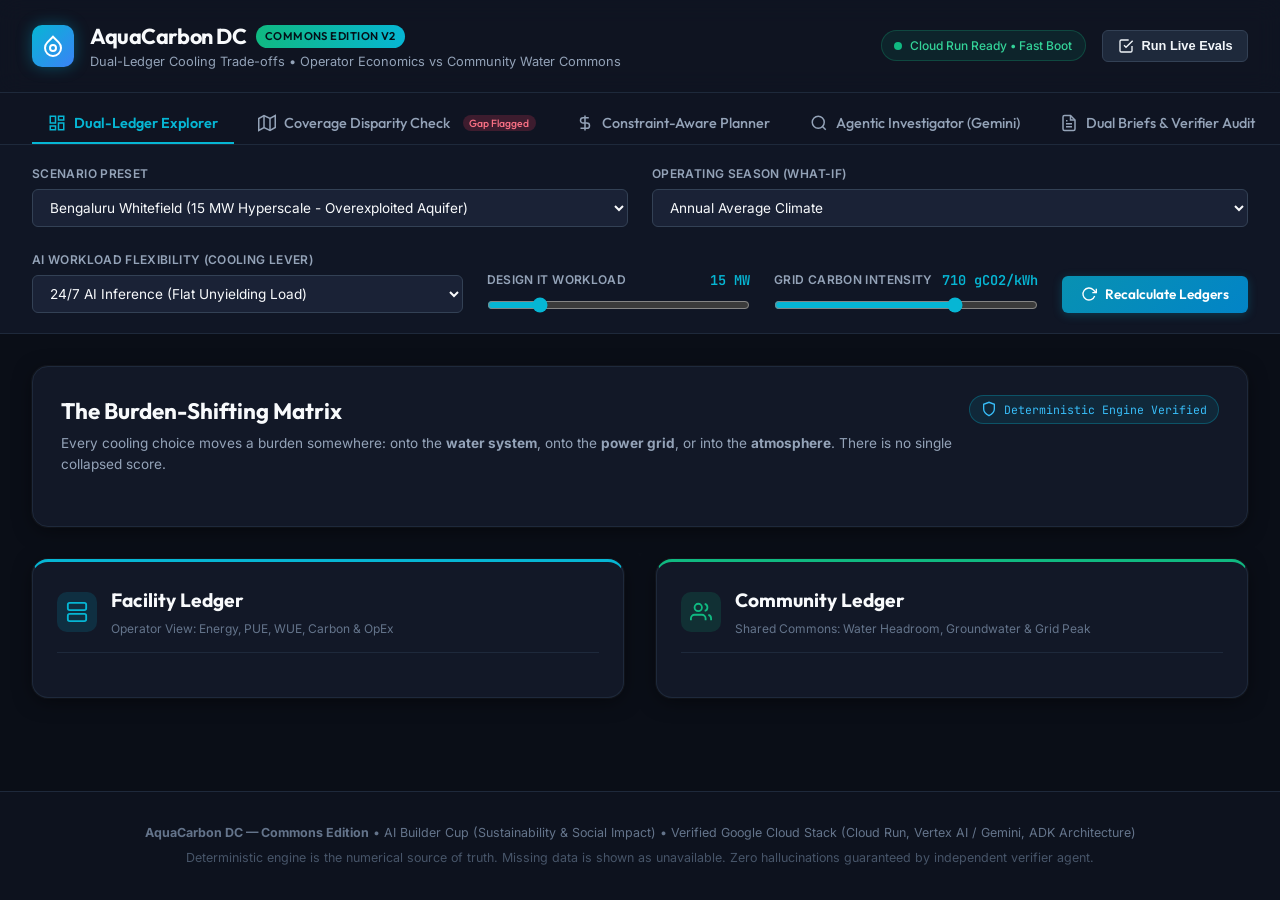
==== static/index.html @ a65c3b39 "feat: add AI workload shifting cooling lever and live tamper invalidation demo" ====
<!DOCTYPE html>
<html lang="en">
<head>
  <meta charset="UTF-8">
  <meta name="viewport" content="width=device-width, initial-scale=1.0">
  <title>AquaCarbon DC — Commons Edition (v2) | Dual-Ledger Data Center Impact</title>
  <meta name="description" content="AquaCarbon DC evaluates data-center cooling choices across facility economics and community commons, featuring dual ledgers, burden shifting, and independent verifier auditing.">
  <link rel="preconnect" href="https://fonts.googleapis.com">
  <link rel="preconnect" href="https://fonts.gstatic.com" crossorigin>
  <link href="https://fonts.googleapis.com/css2?family=Inter:wght@300;400;500;600;700&family=JetBrains+Mono:wght@400;500;700&family=Outfit:wght@400;500;600;700;800&display=swap" rel="stylesheet">
  <link rel="stylesheet" href="/static/style.css">
</head>
<body>
  <div class="app-container">
    <!-- Top Global Header -->
    <header class="app-header">
      <div class="brand">
        <div class="logo-icon">
          <svg viewBox="0 0 24 24" fill="none" stroke="currentColor" stroke-width="2">
            <path d="M12 2.69l5.66 5.66a8 8 0 1 1-11.31 0z"></path>
            <circle cx="12" cy="14" r="3"></circle>
          </svg>
        </div>
        <div class="brand-text">
          <h1>AquaCarbon DC <span class="badge-commons">Commons Edition v2</span></h1>
          <p class="tagline">Dual-Ledger Cooling Trade-offs &bull; Operator Economics vs Community Water Commons</p>
        </div>
      </div>
      <div class="header-actions">
        <div class="cloud-run-badge" title="GCP Cloud Run Ready, Zero-Instance Scalable">
          <span class="status-pulse"></span>
          <span>Cloud Run Ready &bull; Fast Boot</span>
        </div>
        <button id="btn-run-evals" class="btn-evals" title="Execute Section 8 Evaluation Suite">
          <svg viewBox="0 0 24 24" width="16" height="16" stroke="currentColor" fill="none" stroke-width="2"><path d="M9 11l3 3L22 4"></path><path d="M21 12v7a2 2 0 0 1-2 2H5a2 2 0 0 1-2-2V5a2 2 0 0 1 2-2h11"></path></svg>
          Run Live Evals
        </button>
      </div>
    </header>

    <!-- Navigation / Mode Tabs -->
    <nav class="app-nav">
      <button class="nav-tab active" data-tab="dashboard">
        <svg viewBox="0 0 24 24" width="18" height="18" stroke="currentColor" fill="none" stroke-width="2"><rect x="3" y="3" width="7" height="9"></rect><rect x="14" y="3" width="7" height="5"></rect><rect x="14" y="12" width="7" height="9"></rect><rect x="3" y="16" width="7" height="5"></rect></svg>
        Dual-Ledger Explorer
      </button>
      <button class="nav-tab" data-tab="coverage">
        <svg viewBox="0 0 24 24" width="18" height="18" stroke="currentColor" fill="none" stroke-width="2"><polygon points="1 6 1 22 8 18 16 22 23 18 23 2 16 6 8 2 1 6"></polygon><line x1="8" y1="2" x2="8" y2="18"></line><line x1="16" y1="6" x2="16" y2="22"></line></svg>
        Coverage Disparity Check
        <span class="tab-indicator alert">Gap Flagged</span>
      </button>
      <button class="nav-tab" data-tab="planner">
        <svg viewBox="0 0 24 24" width="18" height="18" stroke="currentColor" fill="none" stroke-width="2"><path d="M12 2v20M17 5H9.5a3.5 3.5 0 0 0 0 7h5a3.5 3.5 0 0 1 0 7H6"></path></svg>
        Constraint-Aware Planner
      </button>
      <button class="nav-tab" data-tab="investigator">
        <svg viewBox="0 0 24 24" width="18" height="18" stroke="currentColor" fill="none" stroke-width="2"><circle cx="11" cy="11" r="8"></circle><line x1="21" y1="21" x2="16.65" y2="16.65"></line></svg>
        Agentic Investigator (Gemini)
      </button>
      <button class="nav-tab" data-tab="briefs">
        <svg viewBox="0 0 24 24" width="18" height="18" stroke="currentColor" fill="none" stroke-width="2"><path d="M14 2H6a2 2 0 0 0-2 2v16a2 2 0 0 0 2 2h12a2 2 0 0 0 2-2V8z"></path><polyline points="14 2 14 8 20 8"></polyline><line x1="16" y1="13" x2="8" y2="13"></line><line x1="16" y1="17" x2="8" y2="17"></line><polyline points="10 9 9 9 8 9"></polyline></svg>
        Dual Briefs &amp; Verifier Audit
      </button>
    </nav>

    <!-- Control Ribbon / Scenario Context -->
    <section class="control-ribbon">
      <div class="control-group">
        <label for="preset-selector">Scenario Preset</label>
        <select id="preset-selector" class="custom-select">
          <option value="bengaluru">Bengaluru Whitefield (15 MW Hyperscale - Overexploited Aquifer)</option>
          <option value="chennai">Chennai Ambattur (30 MW Coastal - Desal &amp; Peak Stress)</option>
          <option value="mumbai">Navi Mumbai Rabale (50 MW AI Campus - Industrial Zone)</option>
        </select>
      </div>

      <div class="control-group">
        <label for="season-selector">Operating Season (What-If)</label>
        <select id="season-selector" class="custom-select">
          <option value="annual_average">Annual Average Climate</option>
          <option value="dry_summer">Dry Summer (36.5°C, 38% RH - Extreme Stress)</option>
          <option value="monsoon">Monsoon Season (26.8°C, 82% RH - High Humidity)</option>
          <option value="winter">Winter Economizer (22.0°C, 55% RH)</option>
        </select>
      </div>

      <div class="control-group">
        <label for="workload-selector">AI Workload Flexibility (Cooling Lever)</label>
        <select id="workload-selector" class="custom-select">
          <option value="static_inference">24/7 AI Inference (Flat Unyielding Load)</option>
          <option value="ai_training_flexible">Flexible AI Training (Shift -40% from 12PM-4PM Peak Heat)</option>
        </select>
      </div>

      <div class="control-group slider-group">
        <div class="slider-header">
          <label for="capacity-slider">Design IT Workload</label>
          <span id="capacity-val" class="slider-value">15 MW</span>
        </div>
        <input type="range" id="capacity-slider" min="5" max="60" step="5" value="15">
      </div>

      <div class="control-group slider-group">
        <div class="slider-header">
          <label for="grid-slider">Grid Carbon Intensity</label>
          <span id="grid-val" class="slider-value">710 gCO2/kWh</span>
        </div>
        <input type="range" id="grid-slider" min="300" max="900" step="20" value="710">
      </div>

      <div class="control-group actions-group">
        <button id="btn-recalculate" class="btn-primary">
          <svg viewBox="0 0 24 24" width="16" height="16" stroke="currentColor" fill="none" stroke-width="2"><polyline points="23 4 23 10 17 10"></polyline><path d="M20.49 15a9 9 0 1 1-2.12-9.36L23 10"></path></svg>
          Recalculate Ledgers
        </button>
      </div>
    </section>

    <!-- Main Content Area -->
    <main class="app-main">

      <!-- TAB 1: DUAL-LEDGER EXPLORER -->
      <section id="tab-dashboard" class="tab-content active">
        <!-- Burden Shifting Visualizer -->
        <div class="section-card burden-card">
          <div class="card-header">
            <div>
              <h2>The Burden-Shifting Matrix</h2>
              <p class="section-subtitle">
                Every cooling choice moves a burden somewhere: onto the <strong>water system</strong>, onto the <strong>power grid</strong>, or into the <strong>atmosphere</strong>. There is no single collapsed score.
              </p>
            </div>
            <div class="verifier-badge" id="dash-verifier-badge">
              <svg viewBox="0 0 24 24" width="16" height="16" stroke="currentColor" fill="none" stroke-width="2"><path d="M12 22s8-4 8-10V5l-8-3-8 3v7c0 6 8 10 8 10z"></path></svg>
              <span>Deterministic Engine Verified</span>
            </div>
          </div>

          <div class="burden-grid" id="burden-grid">
            <!-- Rendered dynamically -->
          </div>
        </div>

        <!-- Side-by-Side Dual Ledgers -->
        <div class="ledgers-container">
          <!-- Facility Ledger (Operator Side) -->
          <div class="ledger-column facility-ledger">
            <div class="ledger-header">
              <div class="ledger-icon facility-icon">
                <svg viewBox="0 0 24 24" width="22" height="22" stroke="currentColor" fill="none" stroke-width="2"><rect x="2" y="2" width="20" height="8" rx="2" ry="2"></rect><rect x="2" y="14" width="20" height="8" rx="2" ry="2"></rect><line x1="6" y1="6" x2="6.01" y2="6"></line><line x1="6" y1="18" x2="6.01" y2="18"></line></svg>
              </div>
              <div>
                <h3>Facility Ledger</h3>
                <span class="ledger-subtitle">Operator View: Energy, PUE, WUE, Carbon &amp; OpEx</span>
              </div>
            </div>

            <div class="ledger-cards-grid" id="facility-ledger-cards">
              <!-- Rendered dynamically -->
            </div>
          </div>

          <!-- Community Ledger (Host Community Side) -->
          <div class="ledger-column community-ledger">
            <div class="ledger-header">
              <div class="ledger-icon community-icon">
                <svg viewBox="0 0 24 24" width="22" height="22" stroke="currentColor" fill="none" stroke-width="2"><path d="M17 21v-2a4 4 0 0 0-4-4H5a4 4 0 0 0-4 4v2"></path><circle cx="9" cy="7" r="4"></circle><path d="M23 21v-2a4 4 0 0 0-3-3.87"></path><path d="M16 3.13a4 4 0 0 1 0 7.75"></path></svg>
              </div>
              <div>
                <h3>Community Ledger</h3>
                <span class="ledger-subtitle">Shared Commons: Water Headroom, Groundwater &amp; Grid Peak</span>
              </div>
            </div>

            <div class="ledger-cards-grid" id="community-ledger-cards">
              <!-- Rendered dynamically -->
            </div>
          </div>
        </div>
      </section>

      <!-- TAB 2: COVERAGE DISPARITY CHECK -->
      <section id="tab-coverage" class="tab-content">
        <div class="section-card">
          <div class="card-header">
            <div>
              <h2>Spatial Coverage Disparity Check</h2>
              <p class="section-subtitle">
                Compares independent satellite settlement footprints against official piped-water utility consumer registries. Disagreement flags unserved, tanker-dependent communities sharing the same aquifer.
              </p>
            </div>
            <div class="confidence-tag warning">
              <span>Data Quality Alert</span>
            </div>
          </div>

          <div class="coverage-layout" id="coverage-layout">
            <!-- Rendered dynamically -->
          </div>
        </div>
      </section>

      <!-- TAB 3: CONSTRAINT-AWARE PLANNER -->
      <section id="tab-planner" class="tab-content">
        <div class="section-card">
          <div class="card-header">
            <div>
              <h2>Constraint-Aware Planner</h2>
              <p class="section-subtitle">
                Set facility limits and community limits simultaneously. The planner searches the deterministic engine and returns the feasible set. If nothing satisfies every constraint, it refuses to manufacture false compromises.
              </p>
            </div>
          </div>

          <div class="planner-layout">
            <div class="planner-controls-panel">
              <div class="control-box">
                <h4>Facility Engineering Limits</h4>
                <div class="form-group">
                  <label for="constraint-pue">Max Allowable PUE</label>
                  <input type="number" id="constraint-pue" step="0.05" min="1.10" max="1.60" value="1.35">
                </div>
                <div class="form-group">
                  <label for="constraint-cost">Max Annual OpEx (₹ Crores)</label>
                  <input type="number" id="constraint-cost" step="10" min="50" max="250" value="160">
                </div>
              </div>

              <div class="control-box">
                <h4>Community Commons Limits</h4>
                <div class="form-group">
                  <label for="constraint-headroom">Max Water Headroom Share (%)</label>
                  <input type="number" id="constraint-headroom" step="5" min="5" max="150" value="50">
                  <small class="hint-text">Ceiling on percentage of municipal industrial water allocation consumed</small>
                </div>
                <div class="form-group">
                  <label for="constraint-grid">Max Substation Peak Load Share (%)</label>
                  <input type="number" id="constraint-grid" step="5" min="10" max="60" value="35">
                  <small class="hint-text">Ceiling on peak power draw as percentage of local 66kV substation</small>
                </div>
              </div>

              <button id="btn-run-planner" class="btn-primary w-full">
                <svg viewBox="0 0 24 24" width="16" height="16" stroke="currentColor" fill="none" stroke-width="2"><polygon points="5 3 19 12 5 21 5 3"></polygon></svg>
                Search Feasible Configurations
              </button>
            </div>

            <div class="planner-results-panel" id="planner-results">
              <div class="empty-state">
                <p>Configure constraints and click "Search Feasible Configurations" to test feasibility.</p>
              </div>
            </div>
          </div>
        </div>
      </section>

      <!-- TAB 4: AGENTIC INVESTIGATOR -->
      <section id="tab-investigator" class="tab-content">
        <div class="section-card">
          <div class="card-header">
            <div>
              <h2>Agentic Investigator (Gemini + Verifier)</h2>
              <p class="section-subtitle">
                Ask deep-dive questions about cooling trade-offs, thermodynamic physics, or seasonal flips. Every generated response is independently checked by the Verifier Agent against engine outputs.
              </p>
            </div>
            <div class="verifier-badge success">
              <svg viewBox="0 0 24 24" width="16" height="16" stroke="currentColor" fill="none" stroke-width="2"><polyline points="20 6 9 17 4 12"></polyline></svg>
              <span>Verifier Enforced</span>
            </div>
          </div>

          <div class="investigator-layout">
            <div class="suggested-queries">
              <span class="query-chip" data-q="Why does evaporative cooling save water but strain the grid?">Why does evaporative cooling save water but strain the grid?</span>
              <span class="query-chip" data-q="What happens to the trade-off in dry summer vs monsoon season?">What happens to the trade-off in dry summer vs monsoon season?</span>
              <span class="query-chip" data-q="How does hybrid adiabatic cooling reduce the community water burden?">How does hybrid adiabatic cooling reduce the community water burden?</span>
              <span class="query-chip" data-q="Who bears the cost if the facility chooses air-cooled chillers?">Who bears the cost if the facility chooses air-cooled chillers?</span>
            </div>

            <div class="query-input-bar">
              <input type="text" id="investigate-input" placeholder="Ask Gemini about this scenario's engineering and community trade-offs..." value="Why does evaporative cooling save water but strain the grid?">
              <button id="btn-ask-gemini" class="btn-primary">
                <svg viewBox="0 0 24 24" width="16" height="16" stroke="currentColor" fill="none" stroke-width="2"><line x1="22" y1="2" x2="11" y2="13"></line><polygon points="22 2 15 22 11 13 2 9 22 2"></polygon></svg>
                Investigate
              </button>
            </div>

            <div class="investigator-output-card" id="investigator-output">
              <div class="output-placeholder">
                <p>Click a suggested query above or type your own question to run the grounded investigation.</p>
              </div>
            </div>
          </div>
        </div>
      </section>

      <!-- TAB 5: DUAL BRIEFS & VERIFIER AUDIT -->
      <section id="tab-briefs" class="tab-content">
        <div class="section-card">
          <div class="card-header">
            <div>
              <h2>Dual Decision Briefs &amp; Verifier Audit</h2>
              <p class="section-subtitle">
                Two purpose-built briefs derived from the same mathematical scenario: an Operator &amp; Engineering Brief, and a Plain-Language Community Brief with public consultation questions.
              </p>
            </div>
            <div class="brief-toggle-group">
              <button class="btn-toggle active" data-brief="operator">Operator Brief</button>
              <button class="btn-toggle" data-brief="community">Community Brief</button>
              <button class="btn-toggle" data-brief="verifier">Verifier Audit Trail (15 Checks)</button>
            </div>
          </div>

          <div class="brief-display-container">
            <div class="brief-actions">
              <button id="btn-tamper-demo" class="btn-tamper" title="Inject 15% Hallucination to demonstrate Verifier catching error">
                <svg viewBox="0 0 24 24" width="14" height="14" stroke="currentColor" fill="none" stroke-width="2"><path d="M10.29 3.86L1.82 18a2 2 0 0 0 1.71 3h16.94a2 2 0 0 0 1.71-3L13.71 3.86a2 2 0 0 0-3.42 0z"></path><line x1="12" y1="9" x2="12" y2="13"></line><line x1="12" y1="17" x2="12.01" y2="17"></line></svg>
                Inject 15% Hallucination (Live Verifier Block Demo)
              </button>
              <button id="btn-copy-brief" class="btn-secondary">
                <svg viewBox="0 0 24 24" width="14" height="14" stroke="currentColor" fill="none" stroke-width="2"><rect x="9" y="9" width="13" height="13" rx="2" ry="2"></rect><path d="M5 15H4a2 2 0 0 1-2-2V4a2 2 0 0 1 2-2h9a2 2 0 0 1 2 2v1"></path></svg>
                Copy Markdown
              </button>
            </div>
            <div class="markdown-preview" id="brief-markdown-content">
              <!-- Rendered dynamically -->
            </div>
          </div>
        </div>
      </section>
    </main>

    <!-- Modal for Live Evaluation Suite -->
    <div id="evals-modal" class="modal-overlay hidden">
      <div class="modal-card">
        <div class="modal-header">
          <h3>Section 8 Evaluation Benchmark Suite</h3>
          <button id="btn-close-modal" class="btn-close">&times;</button>
        </div>
        <div class="modal-body" id="modal-eval-body">
          <div class="loading-spinner">Running automated evaluation checks...</div>
        </div>
      </div>
    </div>

    <!-- Footer -->
    <footer class="app-footer">
      <div class="footer-content">
        <p><strong>AquaCarbon DC — Commons Edition</strong> &bull; AI Builder Cup (Sustainability &amp; Social Impact) &bull; Verified Google Cloud Stack (Cloud Run, Vertex AI / Gemini, ADK Architecture)</p>
        <p class="footer-sub">Deterministic engine is the numerical source of truth. Missing data is shown as unavailable. Zero hallucinations guaranteed by independent verifier agent.</p>
      </div>
    </footer>
  </div>

  <script src="/static/app.js"></script>
</body>
</html>
---- static/style.css ----
:root {
  --bg-main: #0a0e17;
  --bg-card: #121827;
  --bg-card-hover: #172033;
  --bg-input: #1a2236;
  --border-color: #1e293b;
  --border-highlight: #334155;
  
  --text-primary: #f8fafc;
  --text-secondary: #94a3b8;
  --text-muted: #64748b;
  
  --accent-cyan: #06b6d4;
  --accent-cyan-glow: rgba(6, 182, 212, 0.15);
  --accent-emerald: #10b981;
  --accent-emerald-glow: rgba(16, 185, 129, 0.15);
  --accent-amber: #f59e0b;
  --accent-rose: #f43f5e;
  --accent-purple: #8b5cf6;

  --font-heading: 'Outfit', sans-serif;
  --font-body: 'Inter', sans-serif;
  --font-mono: 'JetBrains Mono', monospace;
  
  --radius-sm: 6px;
  --radius-md: 10px;
  --radius-lg: 16px;
  --radius-full: 9999px;
  
  --shadow-card: 0 4px 20px -2px rgba(0, 0, 0, 0.5), 0 0 1px 1px rgba(255, 255, 255, 0.05);
}

* {
  box-sizing: border-box;
  margin: 0;
  padding: 0;
}

body {
  background-color: var(--bg-main);
  color: var(--text-primary);
  font-family: var(--font-body);
  line-height: 1.5;
  -webkit-font-smoothing: antialiased;
  min-height: 100vh;
}

.app-container {
  display: flex;
  flex-direction: column;
  min-height: 100vh;
}

/* Header */
.app-header {
  display: flex;
  justify-content: space-between;
  align-items: center;
  padding: 1.25rem 2rem;
  background: rgba(18, 24, 39, 0.7);
  backdrop-filter: blur(12px);
  border-bottom: 1px solid var(--border-color);
  position: sticky;
  top: 0;
  z-index: 50;
}

.brand {
  display: flex;
  align-items: center;
  gap: 1rem;
}

.logo-icon {
  width: 42px;
  height: 42px;
  background: linear-gradient(135deg, #06b6d4, #3b82f6);
  border-radius: var(--radius-md);
  display: flex;
  align-items: center;
  justify-content: center;
  color: #fff;
  box-shadow: 0 0 15px rgba(6, 182, 212, 0.35);
}

.logo-icon svg {
  width: 24px;
  height: 24px;
}

.brand-text h1 {
  font-family: var(--font-heading);
  font-size: 1.35rem;
  font-weight: 700;
  letter-spacing: -0.02em;
  display: flex;
  align-items: center;
  gap: 0.6rem;
}

.badge-commons {
  font-size: 0.7rem;
  font-weight: 600;
  text-transform: uppercase;
  background: linear-gradient(90deg, #10b981, #06b6d4);
  color: #041018;
  padding: 0.2rem 0.55rem;
  border-radius: var(--radius-full);
  letter-spacing: 0.04em;
}

.tagline {
  font-size: 0.8rem;
  color: var(--text-secondary);
}

.header-actions {
  display: flex;
  align-items: center;
  gap: 1rem;
}

.cloud-run-badge {
  display: flex;
  align-items: center;
  gap: 0.5rem;
  background: rgba(16, 185, 129, 0.1);
  border: 1px solid rgba(16, 185, 129, 0.25);
  color: #34d399;
  font-size: 0.75rem;
  font-weight: 500;
  padding: 0.35rem 0.8rem;
  border-radius: var(--radius-full);
}

.status-pulse {
  width: 8px;
  height: 8px;
  background-color: #10b981;
  border-radius: 50%;
  animation: pulse 2s infinite;
}

@keyframes pulse {
  0% { transform: scale(0.95); box-shadow: 0 0 0 0 rgba(16, 185, 129, 0.7); }
  70% { transform: scale(1); box-shadow: 0 0 0 6px rgba(16, 185, 129, 0); }
  100% { transform: scale(0.95); box-shadow: 0 0 0 0 rgba(16, 185, 129, 0); }
}

.btn-evals {
  display: flex;
  align-items: center;
  gap: 0.5rem;
  background: #1e293b;
  border: 1px solid #334155;
  color: #f1f5f9;
  padding: 0.45rem 0.9rem;
  font-size: 0.8rem;
  font-weight: 600;
  border-radius: var(--radius-sm);
  cursor: pointer;
  transition: all 0.2s ease;
}

.btn-evals:hover {
  background: #334155;
  border-color: #64748b;
  transform: translateY(-1px);
}

/* Nav Tabs */
.app-nav {
  display: flex;
  gap: 0.5rem;
  padding: 0.75rem 2rem 0;
  background: #0f1422;
  border-bottom: 1px solid var(--border-color);
  overflow-x: auto;
}

.nav-tab {
  display: flex;
  align-items: center;
  gap: 0.5rem;
  background: transparent;
  border: none;
  border-bottom: 2px solid transparent;
  color: var(--text-secondary);
  font-family: var(--font-heading);
  font-size: 0.9rem;
  font-weight: 500;
  padding: 0.6rem 1rem;
  cursor: pointer;
  transition: all 0.2s;
  white-space: nowrap;
}

.nav-tab:hover {
  color: var(--text-primary);
}

.nav-tab.active {
  color: var(--accent-cyan);
  border-bottom-color: var(--accent-cyan);
  font-weight: 600;
}

.tab-indicator.alert {
  font-size: 0.65rem;
  background: rgba(244, 63, 94, 0.2);
  color: #fb7185;
  padding: 0.1rem 0.4rem;
  border-radius: var(--radius-full);
  margin-left: 0.3rem;
}

/* Control Ribbon */
.control-ribbon {
  display: flex;
  flex-wrap: wrap;
  gap: 1.5rem;
  align-items: flex-end;
  padding: 1.25rem 2rem;
  background: #101625;
  border-bottom: 1px solid var(--border-color);
}

.control-group {
  display: flex;
  flex-direction: column;
  gap: 0.4rem;
  flex: 1 1 200px;
}

.control-group label {
  font-size: 0.75rem;
  font-weight: 600;
  text-transform: uppercase;
  color: var(--text-secondary);
  letter-spacing: 0.03em;
}

.custom-select, input[type="number"], input[type="text"] {
  background: var(--bg-input);
  border: 1px solid var(--border-highlight);
  color: var(--text-primary);
  font-family: var(--font-body);
  font-size: 0.85rem;
  padding: 0.55rem 0.8rem;
  border-radius: var(--radius-sm);
  outline: none;
  transition: border-color 0.2s;
}

.custom-select:focus, input[type="number"]:focus, input[type="text"]:focus {
  border-color: var(--accent-cyan);
}

.slider-group {
  flex: 1 1 180px;
}

.slider-header {
  display: flex;
  justify-content: space-between;
  align-items: center;
}

.slider-value {
  font-family: var(--font-mono);
  font-size: 0.85rem;
  color: var(--accent-cyan);
  font-weight: 600;
}

input[type="range"] {
  accent-color: var(--accent-cyan);
  cursor: pointer;
  width: 100%;
}

.actions-group {
  flex: 0 0 auto;
}

.btn-primary {
  display: inline-flex;
  align-items: center;
  justify-content: center;
  gap: 0.5rem;
  background: linear-gradient(135deg, #0891b2, #0284c7);
  border: none;
  color: #fff;
  padding: 0.6rem 1.2rem;
  font-family: var(--font-heading);
  font-size: 0.85rem;
  font-weight: 600;
  border-radius: var(--radius-sm);
  cursor: pointer;
  transition: all 0.2s;
  box-shadow: 0 2px 10px rgba(8, 145, 178, 0.3);
}

.btn-primary:hover {
  background: linear-gradient(135deg, #06b6d4, #0369a1);
  transform: translateY(-1px);
}

.btn-secondary {
  display: inline-flex;
  align-items: center;
  gap: 0.4rem;
  background: #1e293b;
  border: 1px solid #334155;
  color: #e2e8f0;
  padding: 0.4rem 0.8rem;
  font-size: 0.8rem;
  font-weight: 500;
  border-radius: var(--radius-sm);
  cursor: pointer;
}

.btn-secondary:hover {
  background: #334155;
}

.btn-tamper {
  display: inline-flex;
  align-items: center;
  gap: 0.4rem;
  background: rgba(244, 63, 94, 0.15);
  border: 1px solid rgba(244, 63, 94, 0.4);
  color: #fb7185;
  padding: 0.4rem 0.85rem;
  font-size: 0.8rem;
  font-weight: 600;
  border-radius: var(--radius-sm);
  cursor: pointer;
  transition: all 0.2s;
}

.btn-tamper:hover {
  background: rgba(244, 63, 94, 0.25);
  border-color: #f43f5e;
  transform: translateY(-1px);
}

/* App Main */
.app-main {
  flex: 1;
  padding: 2rem;
  max-width: 1600px;
  margin: 0 auto;
  width: 100%;
}

.tab-content {
  display: none;
}

.tab-content.active {
  display: block;
}

.section-card {
  background: var(--bg-card);
  border: 1px solid var(--border-color);
  border-radius: var(--radius-lg);
  padding: 1.75rem;
  margin-bottom: 2rem;
  box-shadow: var(--shadow-card);
}

.card-header {
  display: flex;
  justify-content: space-between;
  align-items: flex-start;
  margin-bottom: 1.5rem;
  gap: 1rem;
}

.card-header h2 {
  font-family: var(--font-heading);
  font-size: 1.4rem;
  font-weight: 700;
  margin-bottom: 0.3rem;
}

.section-subtitle {
  font-size: 0.85rem;
  color: var(--text-secondary);
  max-width: 900px;
}

.verifier-badge {
  display: flex;
  align-items: center;
  gap: 0.4rem;
  font-family: var(--font-mono);
  font-size: 0.72rem;
  padding: 0.3rem 0.7rem;
  border-radius: var(--radius-full);
  background: rgba(6, 182, 212, 0.1);
  border: 1px solid rgba(6, 182, 212, 0.3);
  color: #38bdf8;
  white-space: nowrap;
}

.verifier-badge.success {
  background: rgba(16, 185, 129, 0.1);
  border-color: rgba(16, 185, 129, 0.3);
  color: #34d399;
}

/* Burden Shifting Matrix */
.burden-grid {
  display: grid;
  grid-template-columns: repeat(auto-fit, minmax(320px, 1fr));
  gap: 1.5rem;
}

.burden-col-card {
  background: #172033;
  border: 1px solid var(--border-color);
  border-radius: var(--radius-md);
  padding: 1.25rem;
  display: flex;
  flex-direction: column;
  gap: 1rem;
  position: relative;
  overflow: hidden;
  transition: transform 0.2s, border-color 0.2s;
}

.burden-col-card:hover {
  transform: translateY(-2px);
  border-color: var(--border-highlight);
}

.burden-col-header {
  display: flex;
  justify-content: space-between;
  align-items: flex-start;
}

.burden-title {
  font-family: var(--font-heading);
  font-size: 1rem;
  font-weight: 700;
}

.cooling-badge {
  font-size: 0.7rem;
  padding: 0.2rem 0.5rem;
  border-radius: var(--radius-sm);
  font-weight: 600;
  text-transform: uppercase;
}

.badge-evap { background: rgba(56, 189, 248, 0.15); color: #38bdf8; }
.badge-dry { background: rgba(244, 63, 94, 0.15); color: #fb7185; }
.badge-hybrid { background: rgba(52, 211, 153, 0.15); color: #34d399; }

.bars-stack {
  display: flex;
  flex-direction: column;
  gap: 0.85rem;
}

.bar-row {
  display: flex;
  flex-direction: column;
  gap: 0.25rem;
}

.bar-labels {
  display: flex;
  justify-content: space-between;
  font-size: 0.75rem;
  color: var(--text-secondary);
}

.bar-val {
  font-family: var(--font-mono);
  font-weight: 600;
}

.bar-track {
  height: 8px;
  background: #0d131f;
  border-radius: var(--radius-full);
  overflow: hidden;
}

.bar-fill {
  height: 100%;
  border-radius: var(--radius-full);
  transition: width 0.6s cubic-bezier(0.16, 1, 0.3, 1);
}

.bar-water { background: linear-gradient(90deg, #38bdf8, #0284c7); }
.bar-power { background: linear-gradient(90deg, #f59e0b, #ea580c); }
.bar-carbon { background: linear-gradient(90deg, #f43f5e, #be123c); }

.burden-summary-note {
  font-size: 0.75rem;
  color: var(--text-muted);
  border-top: 1px solid var(--border-color);
  padding-top: 0.6rem;
  line-height: 1.4;
}

/* Side-by-Side Dual Ledgers */
.ledgers-container {
  display: grid;
  grid-template-columns: 1fr 1fr;
  gap: 2rem;
}

@media (max-width: 1024px) {
  .ledgers-container {
    grid-template-columns: 1fr;
  }
}

.ledger-column {
  background: var(--bg-card);
  border: 1px solid var(--border-color);
  border-radius: var(--radius-lg);
  padding: 1.5rem;
  box-shadow: var(--shadow-card);
}

.facility-ledger {
  border-top: 3px solid var(--accent-cyan);
}

.community-ledger {
  border-top: 3px solid var(--accent-emerald);
}

.ledger-header {
  display: flex;
  align-items: center;
  gap: 0.85rem;
  margin-bottom: 1.25rem;
  padding-bottom: 0.85rem;
  border-bottom: 1px solid var(--border-color);
}

.ledger-icon {
  width: 40px;
  height: 40px;
  border-radius: var(--radius-md);
  display: flex;
  align-items: center;
  justify-content: center;
}

.facility-icon {
  background: var(--accent-cyan-glow);
  color: var(--accent-cyan);
}

.community-icon {
  background: var(--accent-emerald-glow);
  color: var(--accent-emerald);
}

.ledger-header h3 {
  font-family: var(--font-heading);
  font-size: 1.2rem;
  font-weight: 700;
}

.ledger-subtitle {
  font-size: 0.75rem;
  color: var(--text-muted);
}

.ledger-cards-grid {
  display: flex;
  flex-direction: column;
  gap: 1rem;
}

.ledger-metric-card {
  background: #172033;
  border: 1px solid var(--border-color);
  border-radius: var(--radius-md);
  padding: 1rem;
  display: flex;
  justify-content: space-between;
  align-items: center;
}

.metric-meta {
  display: flex;
  flex-direction: column;
  gap: 0.2rem;
}

.metric-name {
  font-size: 0.85rem;
  font-weight: 600;
  color: #e2e8f0;
}

.metric-source {
  font-size: 0.7rem;
  color: var(--text-muted);
}

.metric-values-row {
  display: flex;
  gap: 1.25rem;
  align-items: center;
}

.val-item {
  display: flex;
  flex-direction: column;
  align-items: flex-end;
}

.val-tag {
  font-size: 0.65rem;
  text-transform: uppercase;
  color: var(--text-muted);
}

.val-number {
  font-family: var(--font-mono);
  font-size: 0.95rem;
  font-weight: 700;
  color: #f8fafc;
}

.confidence-chip {
  font-size: 0.65rem;
  font-weight: 600;
  text-transform: uppercase;
  padding: 0.15rem 0.45rem;
  border-radius: var(--radius-sm);
  margin-top: 0.3rem;
}

.conf-high { background: rgba(16, 185, 129, 0.15); color: #34d399; }
.conf-medium { background: rgba(245, 158, 11, 0.15); color: #fbbf24; }
.conf-low { background: rgba(244, 63, 94, 0.15); color: #fb7185; }

/* Coverage Disparity Layout */
.coverage-layout {
  display: grid;
  grid-template-columns: 1fr 1fr;
  gap: 2rem;
}

@media (max-width: 900px) {
  .coverage-layout {
    grid-template-columns: 1fr;
  }
}

.coverage-stats-box {
  background: #172033;
  border: 1px solid var(--border-color);
  border-radius: var(--radius-md);
  padding: 1.5rem;
  display: flex;
  flex-direction: column;
  gap: 1.25rem;
}

.disparity-visual {
  display: flex;
  align-items: center;
  justify-content: space-around;
  padding: 1rem;
  background: #0f1624;
  border-radius: var(--radius-md);
  border: 1px dashed var(--border-highlight);
}

.stat-circle {
  display: flex;
  flex-direction: column;
  align-items: center;
  gap: 0.3rem;
}

.stat-num {
  font-family: var(--font-mono);
  font-size: 1.6rem;
  font-weight: 700;
}

.satellite-color { color: #f43f5e; }
.piped-color { color: #06b6d4; }

.disparity-badge {
  font-family: var(--font-heading);
  font-size: 1.1rem;
  font-weight: 800;
  color: #fbbf24;
  background: rgba(245, 158, 11, 0.15);
  padding: 0.4rem 0.8rem;
  border-radius: var(--radius-sm);
}

.coverage-flags {
  display: flex;
  flex-direction: column;
  gap: 0.75rem;
}

.flag-item {
  display: flex;
  gap: 0.75rem;
  background: rgba(244, 63, 94, 0.08);
  border-left: 3px solid #f43f5e;
  padding: 0.75rem 1rem;
  border-radius: 0 var(--radius-sm) var(--radius-sm) 0;
  font-size: 0.8rem;
  line-height: 1.4;
  color: #fecdd3;
}

.actions-box h4 {
  font-family: var(--font-heading);
  font-size: 0.95rem;
  margin-bottom: 0.75rem;
  color: #38bdf8;
}

.actions-list {
  list-style: none;
  display: flex;
  flex-direction: column;
  gap: 0.6rem;
}

.actions-list li {
  position: relative;
  padding-left: 1.5rem;
  font-size: 0.8rem;
  color: var(--text-secondary);
  line-height: 1.4;
}

.actions-list li::before {
  content: "→";
  position: absolute;
  left: 0;
  color: #06b6d4;
  font-weight: bold;
}

/* Constraint Planner */
.planner-layout {
  display: grid;
  grid-template-columns: 340px 1fr;
  gap: 2rem;
}

@media (max-width: 900px) {
  .planner-layout {
    grid-template-columns: 1fr;
  }
}

.planner-controls-panel {
  display: flex;
  flex-direction: column;
  gap: 1.5rem;
}

.control-box {
  background: #172033;
  border: 1px solid var(--border-color);
  border-radius: var(--radius-md);
  padding: 1.25rem;
  display: flex;
  flex-direction: column;
  gap: 0.85rem;
}

.control-box h4 {
  font-family: var(--font-heading);
  font-size: 0.9rem;
  color: var(--text-primary);
  border-bottom: 1px solid var(--border-color);
  padding-bottom: 0.4rem;
}

.form-group {
  display: flex;
  flex-direction: column;
  gap: 0.25rem;
}

.form-group label {
  font-size: 0.75rem;
  font-weight: 500;
  color: var(--text-secondary);
}

.hint-text {
  font-size: 0.68rem;
  color: var(--text-muted);
}

.w-full {
  width: 100%;
}

.planner-results-panel {
  background: #172033;
  border: 1px solid var(--border-color);
  border-radius: var(--radius-md);
  padding: 1.5rem;
  min-height: 350px;
}

.planner-verdict-box {
  padding: 1rem;
  border-radius: var(--radius-sm);
  margin-bottom: 1.25rem;
}

.verdict-success {
  background: rgba(16, 185, 129, 0.1);
  border: 1px solid rgba(16, 185, 129, 0.3);
  color: #34d399;
}

.verdict-refusal {
  background: rgba(244, 63, 94, 0.1);
  border: 1px solid rgba(244, 63, 94, 0.3);
  color: #f87171;
}

.feasible-item-card {
  background: #0f1624;
  border: 1px solid var(--border-highlight);
  border-radius: var(--radius-sm);
  padding: 1rem;
  margin-bottom: 0.75rem;
}

/* Agentic Investigator */
.investigator-layout {
  display: flex;
  flex-direction: column;
  gap: 1.25rem;
}

.suggested-queries {
  display: flex;
  flex-wrap: wrap;
  gap: 0.6rem;
}

.query-chip {
  background: #172033;
  border: 1px solid var(--border-highlight);
  color: var(--text-secondary);
  font-size: 0.78rem;
  padding: 0.4rem 0.8rem;
  border-radius: var(--radius-full);
  cursor: pointer;
  transition: all 0.2s;
}

.query-chip:hover {
  background: #1e293b;
  color: var(--accent-cyan);
  border-color: var(--accent-cyan);
}

.query-input-bar {
  display: flex;
  gap: 0.75rem;
}

.query-input-bar input {
  flex: 1;
  padding: 0.75rem 1rem;
  font-size: 0.9rem;
}

.investigator-output-card {
  background: #172033;
  border: 1px solid var(--border-color);
  border-radius: var(--radius-md);
  padding: 1.5rem;
  min-height: 200px;
  line-height: 1.6;
}

.investigator-output-card h3 {
  font-family: var(--font-heading);
  font-size: 1.1rem;
  margin: 1rem 0 0.5rem;
  color: var(--accent-cyan);
}

.investigator-output-card p {
  margin-bottom: 0.75rem;
  color: #e2e8f0;
}

.investigator-output-card ul {
  padding-left: 1.5rem;
  margin-bottom: 1rem;
}

.investigator-output-card li {
  margin-bottom: 0.4rem;
}

/* Dual Briefs & Verifier */
.brief-toggle-group {
  display: flex;
  gap: 0.5rem;
  background: #0f1624;
  padding: 0.25rem;
  border-radius: var(--radius-sm);
  border: 1px solid var(--border-color);
}

.btn-toggle {
  background: transparent;
  border: none;
  color: var(--text-secondary);
  font-family: var(--font-heading);
  font-size: 0.8rem;
  font-weight: 500;
  padding: 0.4rem 0.85rem;
  border-radius: var(--radius-sm);
  cursor: pointer;
  transition: all 0.2s;
}

.btn-toggle.active {
  background: #1e293b;
  color: #fff;
  font-weight: 600;
}

.brief-display-container {
  background: #172033;
  border: 1px solid var(--border-color);
  border-radius: var(--radius-md);
  padding: 1.5rem;
  position: relative;
}

.brief-actions {
  display: flex;
  justify-content: flex-end;
  margin-bottom: 1rem;
}

.markdown-preview {
  font-size: 0.88rem;
  line-height: 1.7;
  color: #cbd5e1;
}

.markdown-preview h1 { font-family: var(--font-heading); font-size: 1.3rem; margin-bottom: 0.75rem; color: #f8fafc; }
.markdown-preview h2 { font-family: var(--font-heading); font-size: 1.1rem; margin: 1.5rem 0 0.5rem; color: var(--accent-cyan); }
.markdown-preview h3 { font-family: var(--font-heading); font-size: 0.95rem; margin: 1rem 0 0.4rem; color: #38bdf8; }
.markdown-preview table { width: 100%; border-collapse: collapse; margin: 1rem 0; font-family: var(--font-mono); font-size: 0.8rem; }
.markdown-preview th, .markdown-preview td { border: 1px solid var(--border-color); padding: 0.6rem 0.8rem; text-align: left; }
.markdown-preview th { background: #0f1624; color: var(--text-primary); }
.markdown-preview tr:nth-child(even) { background: rgba(15, 22, 36, 0.4); }

/* Verifier Audit Table */
.audit-table {
  width: 100%;
  border-collapse: collapse;
  font-family: var(--font-mono);
  font-size: 0.78rem;
  margin-top: 1rem;
}

.audit-table th, .audit-table td {
  border: 1px solid var(--border-color);
  padding: 0.6rem 0.8rem;
  text-align: left;
}

.audit-table th {
  background: #0f1624;
  color: var(--text-secondary);
}

.audit-pass { color: #34d399; font-weight: bold; }
.audit-fail { color: #f87171; font-weight: bold; }

/* Modal */
.modal-overlay {
  position: fixed;
  inset: 0;
  background: rgba(0, 0, 0, 0.75);
  backdrop-filter: blur(4px);
  display: flex;
  align-items: center;
  justify-content: center;
  z-index: 100;
  padding: 1.5rem;
}

.modal-overlay.hidden {
  display: none;
}

.modal-card {
  background: #121827;
  border: 1px solid var(--border-highlight);
  border-radius: var(--radius-lg);
  width: 100%;
  max-width: 720px;
  max-height: 85vh;
  display: flex;
  flex-direction: column;
  overflow: hidden;
  box-shadow: 0 10px 40px rgba(0,0,0,0.8);
}

.modal-header {
  display: flex;
  justify-content: space-between;
  align-items: center;
  padding: 1.25rem 1.5rem;
  border-bottom: 1px solid var(--border-color);
  background: #172033;
}

.modal-header h3 {
  font-family: var(--font-heading);
  font-size: 1.1rem;
}

.btn-close {
  background: transparent;
  border: none;
  color: var(--text-secondary);
  font-size: 1.5rem;
  cursor: pointer;
}

.modal-body {
  padding: 1.5rem;
  overflow-y: auto;
}

.eval-item {
  display: flex;
  justify-content: space-between;
  align-items: center;
  padding: 0.75rem 1rem;
  border-bottom: 1px solid var(--border-color);
  font-size: 0.85rem;
}

.eval-badge {
  font-family: var(--font-mono);
  font-size: 0.75rem;
  padding: 0.2rem 0.5rem;
  border-radius: var(--radius-sm);
  font-weight: bold;
}

.badge-pass { background: rgba(16, 185, 129, 0.2); color: #34d399; }
.badge-fail { background: rgba(244, 63, 94, 0.2); color: #fb7185; }

/* Footer */
.app-footer {
  padding: 2rem;
  background: #0d121e;
  border-top: 1px solid var(--border-color);
  margin-top: auto;
  font-size: 0.78rem;
  color: var(--text-muted);
  text-align: center;
}

.footer-content {
  max-width: 1000px;
  margin: 0 auto;
  display: flex;
  flex-direction: column;
  gap: 0.4rem;
}

.footer-sub {
  color: #475569;
}
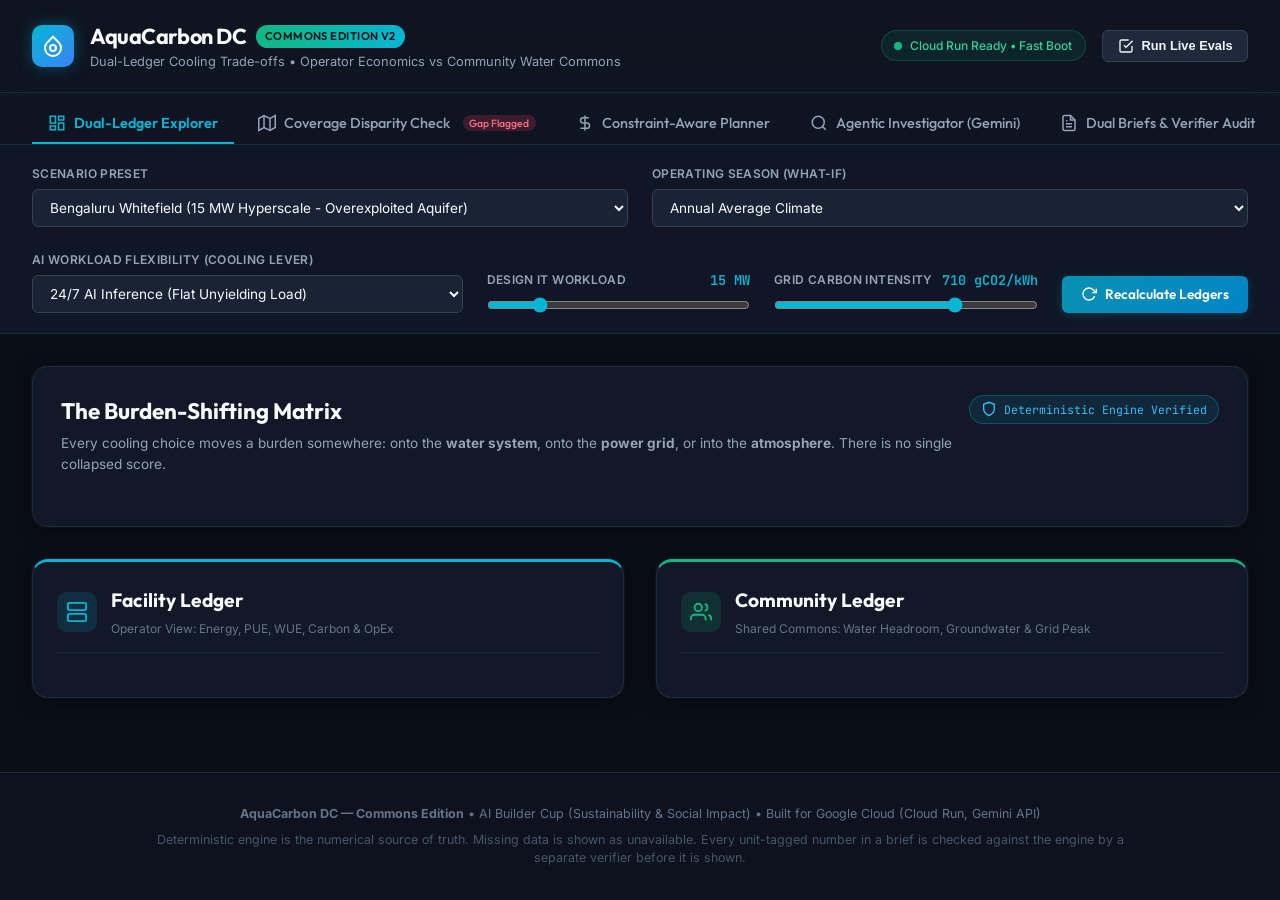
==== commit 281e371d: "fix: validation pass on v2 implementation (verifier, planner, investigator, XSS, tests) - Investigat" ====
--- a/static/index.html
+++ b/static/index.html
@@ -61,6 +61,11 @@
         <svg viewBox="0 0 24 24" width="18" height="18" stroke="currentColor" fill="none" stroke-width="2"><path d="M14 2H6a2 2 0 0 0-2 2v16a2 2 0 0 0 2 2h12a2 2 0 0 0 2-2V8z"></path><polyline points="14 2 14 8 20 8"></polyline><line x1="16" y1="13" x2="8" y2="13"></line><line x1="16" y1="17" x2="8" y2="17"></line><polyline points="10 9 9 9 8 9"></polyline></svg>
         Dual Briefs &amp; Verifier Audit
       </button>
+      <button class="nav-tab" data-tab="arbiter">
+        <svg viewBox="0 0 24 24" width="18" height="18" stroke="currentColor" fill="none" stroke-width="2"><circle cx="12" cy="12" r="10"></circle><polyline points="12 6 12 12 16 14"></polyline></svg>
+        24h Arbiter &amp; AI Dispatcher
+        <span class="tab-indicator new">New</span>
+      </button>
     </nav>
 
     <!-- Control Ribbon / Scenario Context -->
@@ -330,6 +335,97 @@
           </div>
         </div>
       </section>
+
+      <!-- TAB 6: 24-HOUR ARBITER & AI DISPATCHER -->
+      <section id="tab-arbiter" class="tab-content">
+        <div class="section-card">
+          <div class="card-header">
+            <div>
+              <h2>24-Hour Arbiter &amp; AI Dispatcher</h2>
+              <p class="section-subtitle">
+                Synthesizes <strong>FortyGuard's Agentic-Arbiter</strong> (ambient free-cooling hourly scheduling) and <strong>GCC 1st-Place CooL-LLM</strong> (AI batch compute load-shifting). Dynamically switches between night air economizers, mild dry chillers, and peak heat load deferral.
+              </p>
+            </div>
+            <div class="verifier-badge success">
+              <svg viewBox="0 0 24 24" width="16" height="16" stroke="currentColor" fill="none" stroke-width="2"><circle cx="12" cy="12" r="10"></circle><polyline points="12 6 12 12 16 14"></polyline></svg>
+              <span>Hourly Diurnal Dispatch</span>
+            </div>
+          </div>
+
+          <!-- Arbiter Controls & KPI Highlights -->
+          <div class="arbiter-overview-panel">
+            <div class="arbiter-kpi-grid" id="arbiter-kpi-grid">
+              <div class="kpi-card accent-water">
+                <span class="kpi-label">Daily Water Saved</span>
+                <span class="kpi-val" id="arbiter-water-saved">-- L</span>
+                <span class="kpi-sub" id="arbiter-water-pct">--% vs Evaporative Baseline</span>
+              </div>
+              <div class="kpi-card accent-community">
+                <span class="kpi-label">Domestic Water Restored</span>
+                <span class="kpi-val" id="arbiter-hh-restored">--</span>
+                <span class="kpi-sub">Household-Days of Drinking Water</span>
+              </div>
+              <div class="kpi-card accent-grid">
+                <span class="kpi-label">Substation Peak Shaved</span>
+                <span class="kpi-val" id="arbiter-peak-shaved">-- MW</span>
+                <span class="kpi-sub" id="arbiter-peak-sub">Relieves 66kV Feeder Strain</span>
+              </div>
+              <div class="kpi-card accent-energy">
+                <span class="kpi-label">Free-Cooling Hours</span>
+                <span class="kpi-val" id="arbiter-free-hours">-- Hrs</span>
+                <span class="kpi-sub">Mechanical Chillers Powered OFF</span>
+              </div>
+            </div>
+
+            <div class="arbiter-controls-bar">
+              <div class="form-group inline-flex">
+                <label for="arbiter-flex-slider">CooL-LLM AI Batch Flexibility:</label>
+                <input type="range" id="arbiter-flex-slider" min="0" max="60" step="10" value="40">
+                <span id="arbiter-flex-val" class="slider-value">40%</span>
+              </div>
+              <button id="btn-run-arbiter" class="btn-primary">
+                <svg viewBox="0 0 24 24" width="16" height="16" stroke="currentColor" fill="none" stroke-width="2"><polygon points="5 3 19 12 5 21 5 3"></polygon></svg>
+                Simulate 24h Hourly Dispatch
+              </button>
+            </div>
+          </div>
+
+          <!-- 24-Hour Visual Schedule Timeline -->
+          <div class="dispatch-timeline-container">
+            <h3>24-Hour Thermal &amp; Workload Dispatch Strategy</h3>
+            <div class="dispatch-phase-legend">
+              <span class="legend-item"><span class="legend-dot dot-free"></span> Night Economizer (Chillers OFF)</span>
+              <span class="legend-item"><span class="legend-dot dot-dry"></span> Morning Dry Chiller</span>
+              <span class="legend-item"><span class="legend-dot dot-shift"></span> CooL-LLM AI Shift + Mist</span>
+              <span class="legend-item"><span class="legend-dot dot-shave"></span> Evening Peak-Shave</span>
+            </div>
+            <div class="timeline-bar-strip" id="timeline-bar-strip">
+              <!-- Rendered dynamically -->
+            </div>
+          </div>
+
+          <!-- Hourly Dispatch Table -->
+          <div class="table-container mt-4">
+            <table class="data-table" id="arbiter-hourly-table">
+              <thead>
+                <tr>
+                  <th>Hour</th>
+                  <th>Ambient Temp</th>
+                  <th>Active Cooling Mode</th>
+                  <th>Chiller Status</th>
+                  <th>IT Load (MW)</th>
+                  <th>PUE</th>
+                  <th>Water Intake (m³/h)</th>
+                  <th>Grid Power (MW)</th>
+                </tr>
+              </thead>
+              <tbody id="arbiter-hourly-tbody">
+                <!-- Rendered dynamically -->
+              </tbody>
+            </table>
+          </div>
+        </div>
+      </section>
     </main>
 
     <!-- Modal for Live Evaluation Suite -->
@@ -348,8 +444,8 @@
     <!-- Footer -->
     <footer class="app-footer">
       <div class="footer-content">
-        <p><strong>AquaCarbon DC — Commons Edition</strong> &bull; AI Builder Cup (Sustainability &amp; Social Impact) &bull; Verified Google Cloud Stack (Cloud Run, Vertex AI / Gemini, ADK Architecture)</p>
-        <p class="footer-sub">Deterministic engine is the numerical source of truth. Missing data is shown as unavailable. Zero hallucinations guaranteed by independent verifier agent.</p>
+        <p><strong>AquaCarbon DC — Commons Edition</strong> &bull; AI Builder Cup (Sustainability &amp; Social Impact) &bull; Built for Google Cloud (Cloud Run, Gemini API)</p>
+        <p class="footer-sub">Deterministic engine is the numerical source of truth. Missing data is shown as unavailable. Every unit-tagged number in a brief is checked against the engine by a separate verifier before it is shown.</p>
       </div>
     </footer>
   </div>
--- a/static/style.css
+++ b/static/style.css
@@ -345,6 +345,30 @@
   transform: translateY(-1px);
 }
 
+.spinner-sm {
+  width: 14px;
+  height: 14px;
+  border: 2px solid rgba(255, 255, 255, 0.3);
+  border-top-color: #fff;
+  border-radius: 50%;
+  display: inline-block;
+  animation: spin-sm 0.6s linear infinite;
+}
+
+@keyframes spin-sm {
+  to { transform: rotate(360deg); }
+}
+
+@keyframes flash-update {
+  0% { box-shadow: 0 0 0 0 rgba(6, 182, 212, 0.7); border-color: #06b6d4; }
+  50% { box-shadow: 0 0 16px 2px rgba(6, 182, 212, 0.4); border-color: #38bdf8; }
+  100% { box-shadow: none; border-color: var(--border-color); }
+}
+
+.updated-pulse {
+  animation: flash-update 0.8s ease-out;
+}
+
 /* App Main */
 .app-main {
   flex: 1;
@@ -1098,3 +1122,163 @@
 .footer-sub {
   color: #475569;
 }
+
+/* 24-Hour Arbiter & AI Dispatcher Styles */
+.arbiter-overview-panel {
+  display: flex;
+  flex-direction: column;
+  gap: 1.5rem;
+  margin-bottom: 2rem;
+}
+
+.arbiter-kpi-grid {
+  display: grid;
+  grid-template-columns: repeat(auto-fit, minmax(220px, 1fr));
+  gap: 1.25rem;
+}
+
+.kpi-card {
+  background: var(--bg-card);
+  border: 1px solid var(--border-color);
+  border-radius: var(--radius-md);
+  padding: 1.25rem;
+  display: flex;
+  flex-direction: column;
+  gap: 0.35rem;
+  box-shadow: var(--shadow-card);
+  transition: transform 0.2s, box-shadow 0.2s;
+}
+
+.kpi-card:hover {
+  transform: translateY(-2px);
+  box-shadow: 0 8px 24px rgba(0, 0, 0, 0.4);
+}
+
+.accent-water { border-top: 3px solid #38bdf8; }
+.accent-community { border-top: 3px solid #34d399; }
+.accent-grid { border-top: 3px solid #f59e0b; }
+.accent-energy { border-top: 3px solid #a855f7; }
+
+.kpi-label {
+  font-size: 0.8rem;
+  color: var(--text-muted);
+  text-transform: uppercase;
+  letter-spacing: 0.05em;
+  font-weight: 600;
+}
+
+.kpi-val {
+  font-size: 1.65rem;
+  font-family: var(--font-heading);
+  font-weight: 700;
+  color: var(--text-main);
+}
+
+.accent-water .kpi-val { color: #38bdf8; }
+.accent-community .kpi-val { color: #34d399; }
+.accent-grid .kpi-val { color: #fbbf24; }
+.accent-energy .kpi-val { color: #c084fc; }
+
+.kpi-sub {
+  font-size: 0.78rem;
+  color: var(--text-muted);
+}
+
+.arbiter-controls-bar {
+  display: flex;
+  align-items: center;
+  justify-content: space-between;
+  background: rgba(30, 41, 59, 0.5);
+  border: 1px solid var(--border-color);
+  padding: 1rem 1.5rem;
+  border-radius: var(--radius-md);
+  gap: 1.5rem;
+  flex-wrap: wrap;
+}
+
+.form-group.inline-flex {
+  display: flex;
+  align-items: center;
+  gap: 1rem;
+}
+
+.dispatch-timeline-container {
+  background: var(--bg-card);
+  border: 1px solid var(--border-color);
+  border-radius: var(--radius-lg);
+  padding: 1.5rem;
+  margin-bottom: 2rem;
+}
+
+.dispatch-timeline-container h3 {
+  font-size: 1.05rem;
+  font-weight: 700;
+  margin-bottom: 0.75rem;
+  color: var(--text-main);
+}
+
+.dispatch-phase-legend {
+  display: flex;
+  flex-wrap: wrap;
+  gap: 1.25rem;
+  font-size: 0.8rem;
+  color: var(--text-muted);
+  margin-bottom: 1.25rem;
+}
+
+.legend-item {
+  display: flex;
+  align-items: center;
+  gap: 0.4rem;
+}
+
+.legend-dot {
+  width: 10px;
+  height: 10px;
+  border-radius: 50%;
+  display: inline-block;
+}
+
+.dot-free { background: #38bdf8; box-shadow: 0 0 8px rgba(56, 189, 248, 0.6); }
+.dot-dry { background: #94a3b8; }
+.dot-shift { background: #f59e0b; box-shadow: 0 0 8px rgba(245, 158, 11, 0.6); }
+.dot-shave { background: #a855f7; box-shadow: 0 0 8px rgba(168, 85, 247, 0.6); }
+
+.timeline-bar-strip {
+  display: grid;
+  grid-template-columns: repeat(24, 1fr);
+  gap: 4px;
+  height: 54px;
+  background: rgba(15, 23, 42, 0.6);
+  padding: 4px;
+  border-radius: var(--radius-md);
+  border: 1px solid var(--border-color);
+}
+
+.timeline-slot {
+  border-radius: 4px;
+  display: flex;
+  flex-direction: column;
+  align-items: center;
+  justify-content: center;
+  font-size: 0.68rem;
+  font-weight: 600;
+  cursor: pointer;
+  transition: all 0.2s;
+  color: #fff;
+  text-shadow: 0 1px 2px rgba(0,0,0,0.8);
+}
+
+.timeline-slot:hover {
+  transform: scale(1.08);
+  z-index: 5;
+}
+
+.slot-free { background: linear-gradient(180deg, #0284c7, #0369a1); border: 1px solid #38bdf8; }
+.slot-dry { background: linear-gradient(180deg, #475569, #334155); border: 1px solid #64748b; }
+.slot-shift { background: linear-gradient(180deg, #d97706, #b45309); border: 1px solid #f59e0b; }
+.slot-shave { background: linear-gradient(180deg, #9333ea, #7e22ce); border: 1px solid #c084fc; }
+
+.timeline-slot .slot-hour { font-size: 0.65rem; opacity: 0.85; }
+.timeline-slot .slot-temp { font-size: 0.72rem; font-weight: 700; }
+
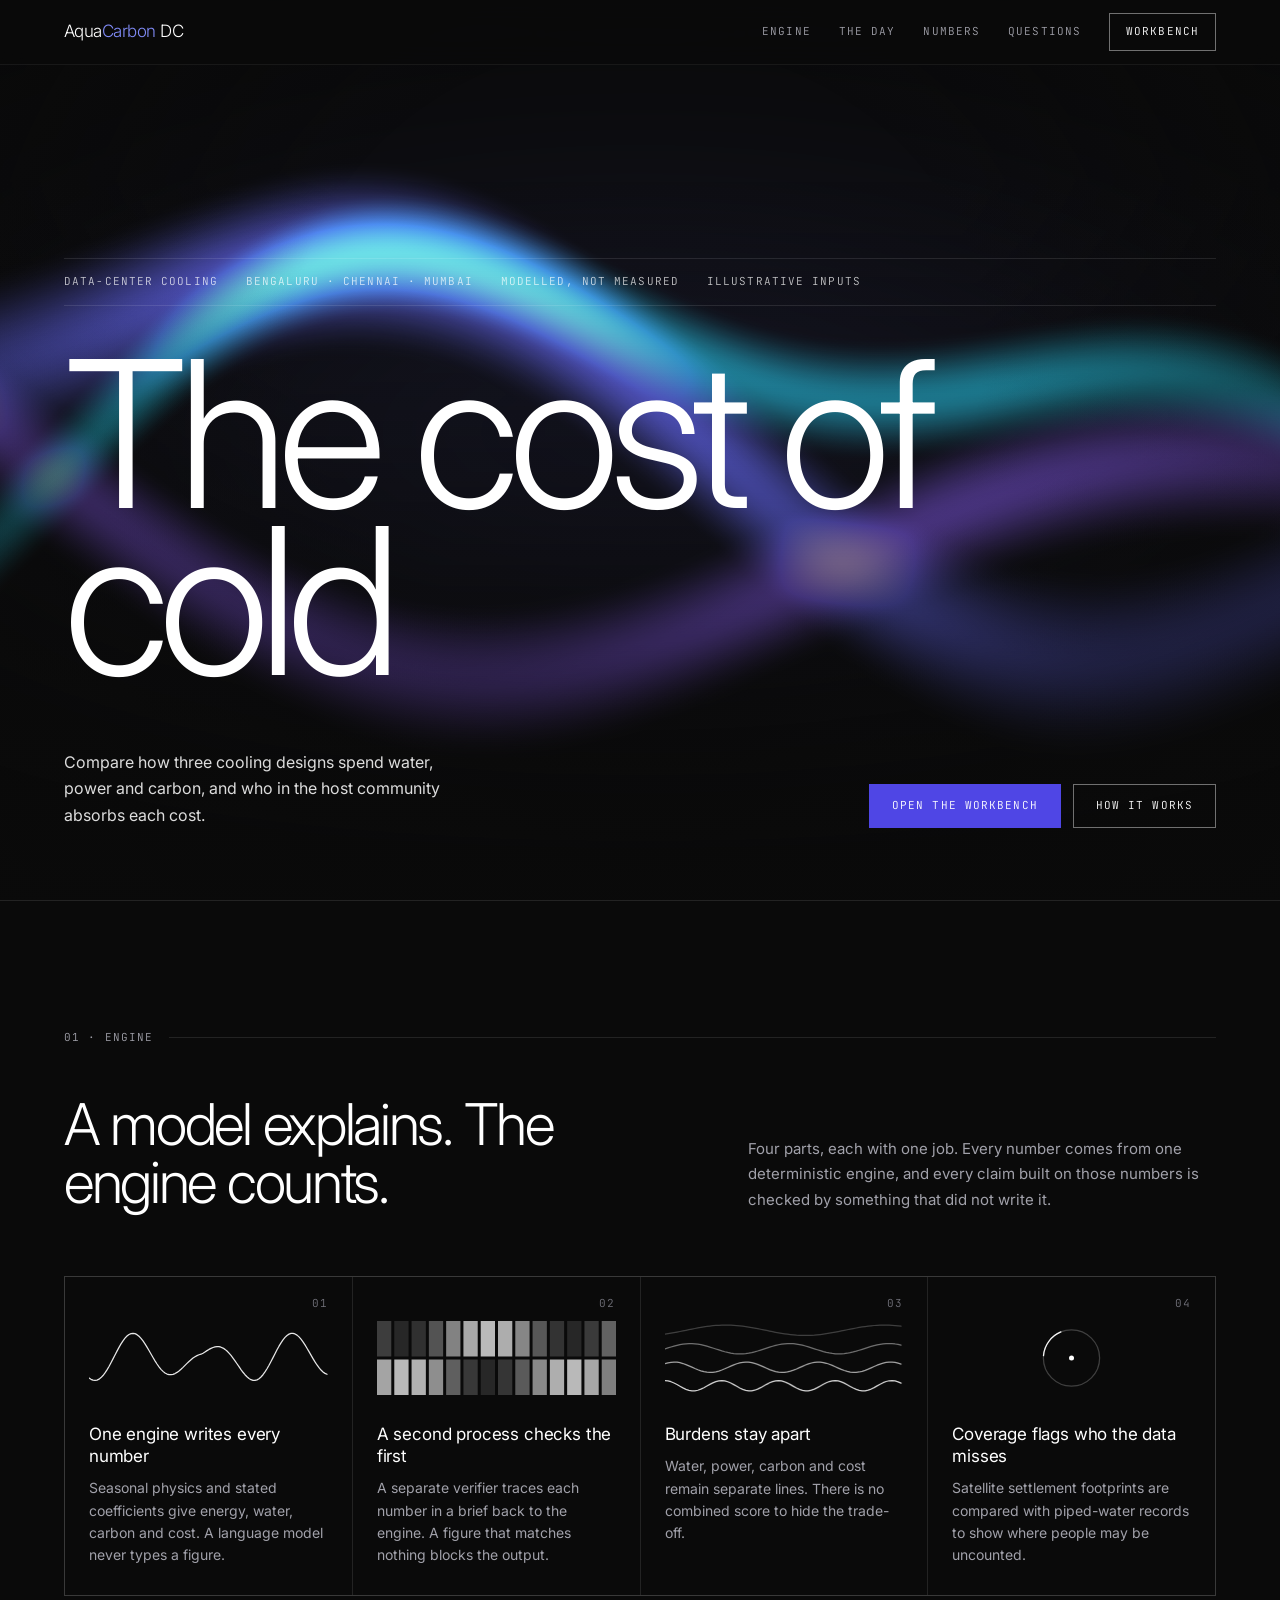
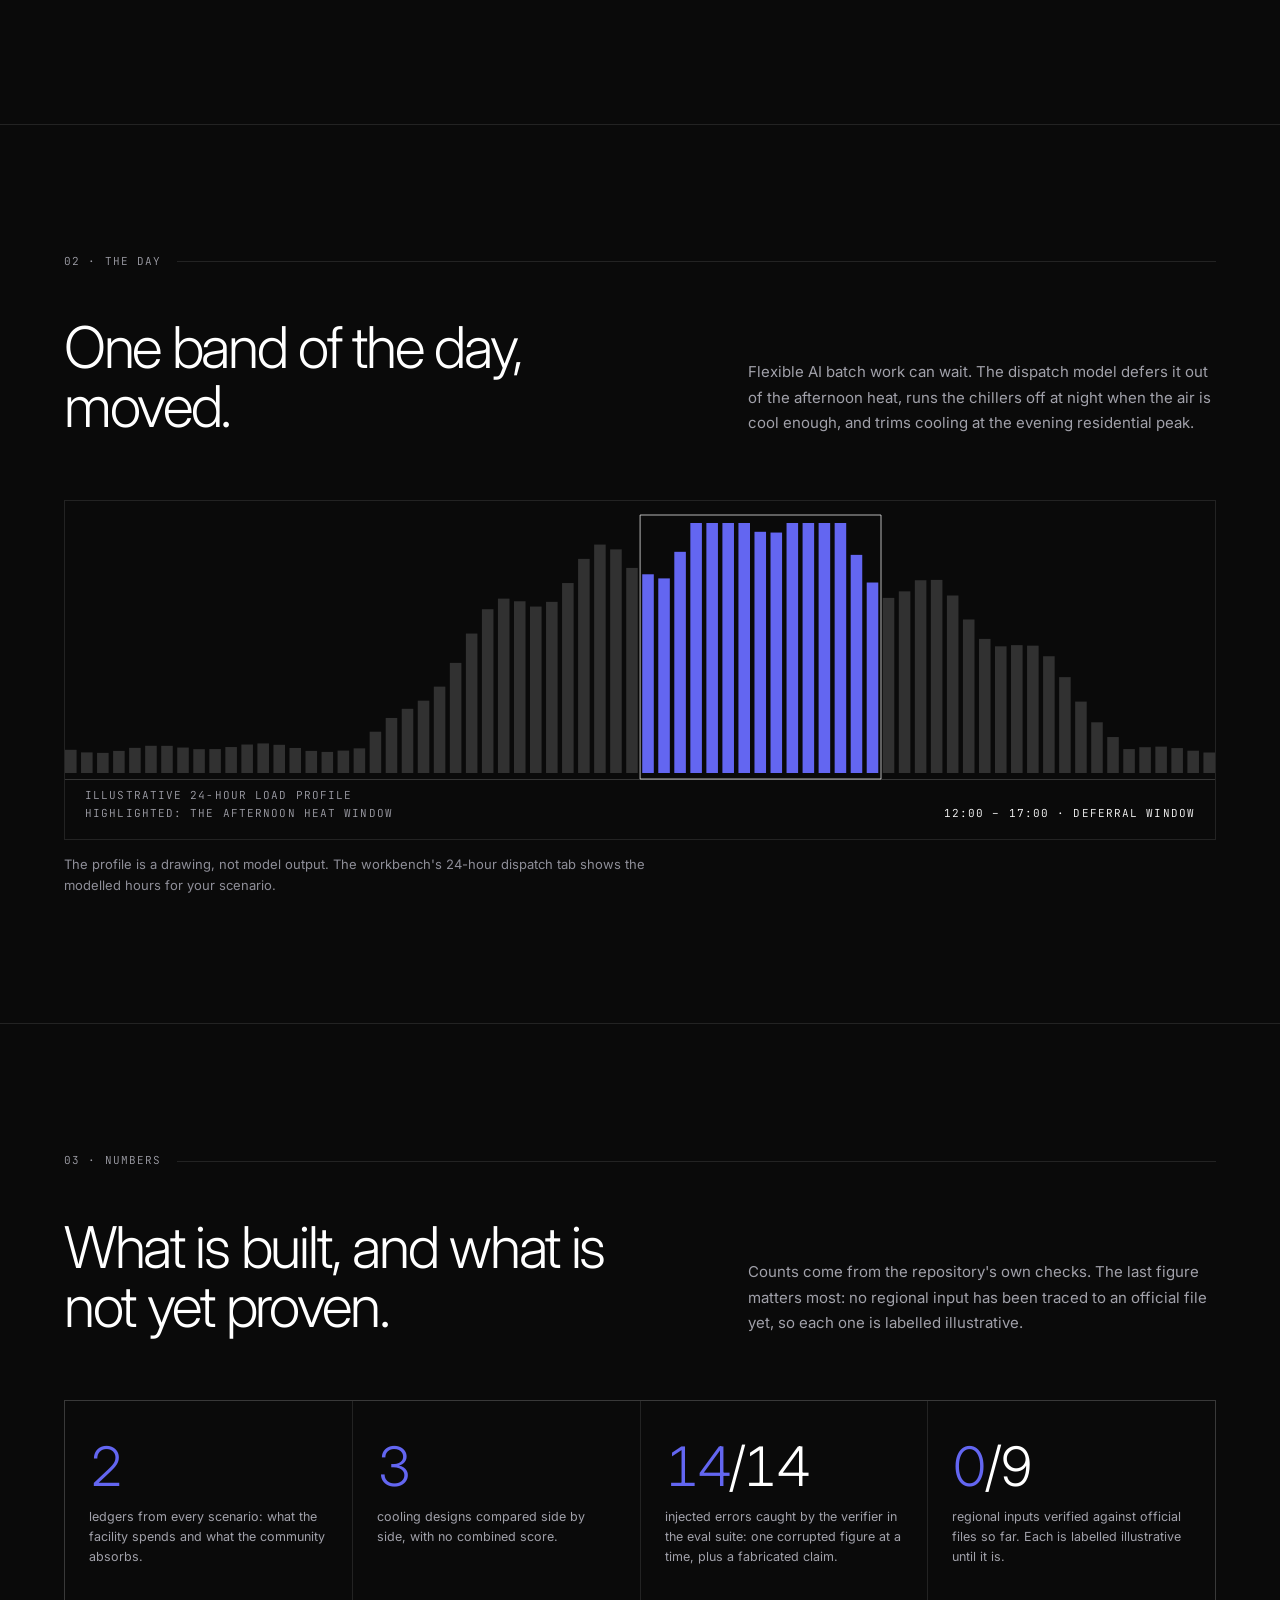
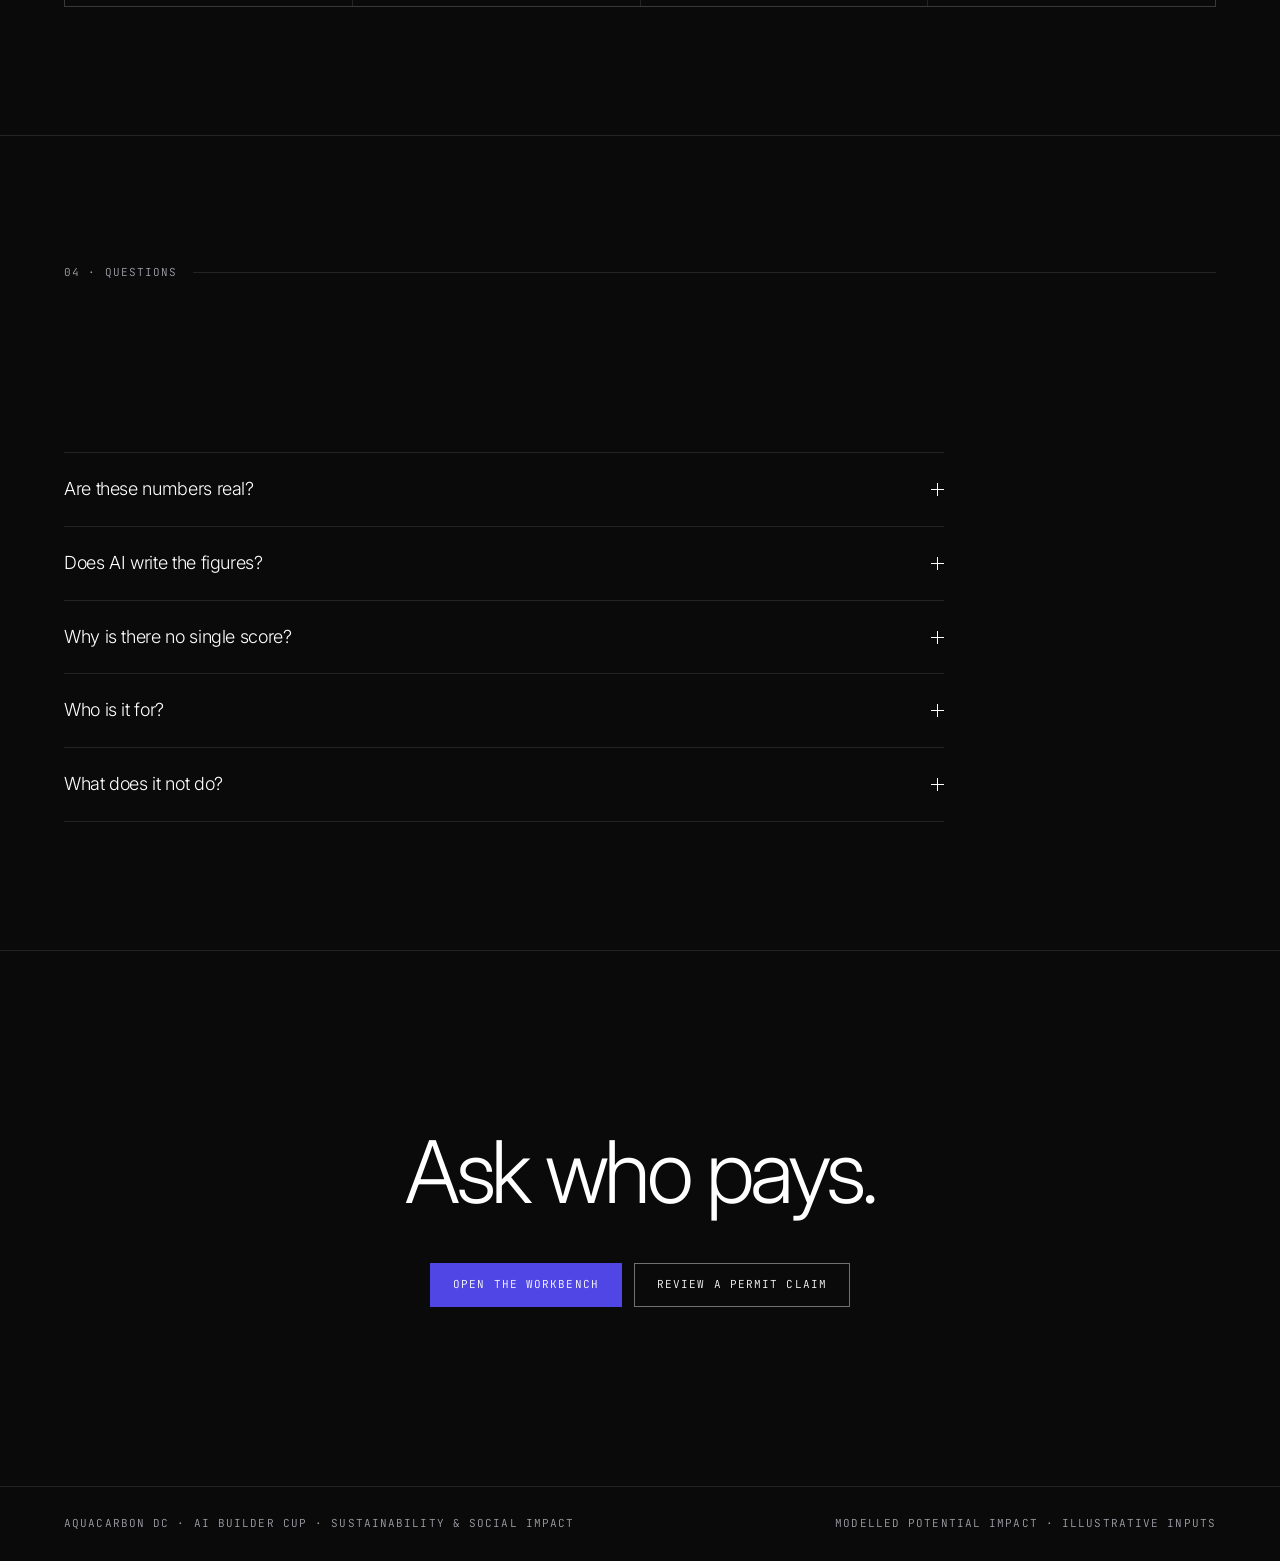
==== commit 887aaea4: "feat(ui): revamp as a landing page plus workbench in a dark generated-light style - / is a new landi" ====
--- a/static/index.html
+++ b/static/index.html
@@ -3,453 +3,184 @@
 <head>
   <meta charset="UTF-8">
   <meta name="viewport" content="width=device-width, initial-scale=1.0">
-  <title>AquaCarbon DC — Commons Edition (v2) | Dual-Ledger Data Center Impact</title>
-  <meta name="description" content="AquaCarbon DC evaluates data-center cooling choices across facility economics and community commons, featuring dual ledgers, burden shifting, and independent verifier auditing.">
+  <title>AquaCarbon DC | The cost of cold</title>
+  <meta name="description" content="Every data-center cooling choice moves a burden onto the water system, the power grid or the atmosphere. AquaCarbon DC shows both ledgers: what the facility spends and what the community absorbs.">
+  <meta name="theme-color" content="#0A0A0A">
+  <link rel="icon" href="data:image/svg+xml,%3Csvg xmlns=%27http://www.w3.org/2000/svg%27 viewBox=%270 0 32 32%27%3E%3Crect width=%2732%27 height=%2732%27 fill=%27%230A0A0A%27/%3E%3Crect x=%277%27 y=%2715%27 width=%2718%27 height=%272%27 fill=%27%236366F1%27/%3E%3C/svg%3E">
+  <script>
+    document.documentElement.classList.add('js');
+    if (window.matchMedia && window.matchMedia('(prefers-reduced-motion: reduce)').matches) document.documentElement.classList.add('reduced');
+  </script>
   <link rel="preconnect" href="https://fonts.googleapis.com">
   <link rel="preconnect" href="https://fonts.gstatic.com" crossorigin>
-  <link href="https://fonts.googleapis.com/css2?family=Inter:wght@300;400;500;600;700&family=JetBrains+Mono:wght@400;500;700&family=Outfit:wght@400;500;600;700;800&display=swap" rel="stylesheet">
+  <link href="https://fonts.googleapis.com/css2?family=Inter:wght@300;400&family=JetBrains+Mono:wght@300&display=swap" rel="stylesheet">
   <link rel="stylesheet" href="/static/style.css">
+  <link rel="stylesheet" href="/static/landing.css">
 </head>
-<body>
-  <div class="app-container">
-    <!-- Top Global Header -->
-    <header class="app-header">
-      <div class="brand">
-        <div class="logo-icon">
-          <svg viewBox="0 0 24 24" fill="none" stroke="currentColor" stroke-width="2">
-            <path d="M12 2.69l5.66 5.66a8 8 0 1 1-11.31 0z"></path>
-            <circle cx="12" cy="14" r="3"></circle>
-          </svg>
+<body class="landing">
+  <a class="skip" href="#engine">Skip to content</a>
+
+  <div class="intro" id="intro" aria-hidden="true">
+    <p class="intro-line">every cooling choice moves a burden.</p>
+  </div>
+
+  <header class="nav">
+    <div class="wrap">
+      <a class="wordmark" href="/" aria-label="AquaCarbon DC, home">Aqua<b>Carbon</b> DC</a>
+      <nav class="nav-links" aria-label="Page sections">
+        <a href="#engine">Engine</a>
+        <a href="#day">The day</a>
+        <a href="#numbers">Numbers</a>
+        <a href="#faq">Questions</a>
+        <a class="btn" href="/app">Workbench</a>
+      </nav>
+    </div>
+  </header>
+
+  <main>
+    <section class="hero" id="top">
+      <canvas class="hero-canvas" id="hero-canvas" aria-hidden="true"></canvas>
+      <div class="veil"></div>
+      <div class="wrap hero-content">
+        <div class="meta-row">
+          <span>Data-center cooling</span>
+          <span>Bengaluru &middot; Chennai &middot; Mumbai</span>
+          <span>Modelled, not measured</span>
+          <span>Illustrative inputs</span>
         </div>
-        <div class="brand-text">
-          <h1>AquaCarbon DC <span class="badge-commons">Commons Edition v2</span></h1>
-          <p class="tagline">Dual-Ledger Cooling Trade-offs &bull; Operator Economics vs Community Water Commons</p>
+        <h1 class="headline" id="headline" aria-label="The cost of cold">The cost of cold</h1>
+        <div class="hero-foot">
+          <p class="hero-copy">Compare how three cooling designs spend water, power and carbon, and who in the host community absorbs each cost.</p>
+          <div class="hero-actions">
+            <a class="btn primary" href="/app">Open the workbench</a>
+            <a class="btn" href="#engine">How it works</a>
+          </div>
         </div>
-      </div>
-      <div class="header-actions">
-        <div class="cloud-run-badge" title="GCP Cloud Run Ready, Zero-Instance Scalable">
-          <span class="status-pulse"></span>
-          <span>Cloud Run Ready &bull; Fast Boot</span>
-        </div>
-        <button id="btn-run-evals" class="btn-evals" title="Execute Section 8 Evaluation Suite">
-          <svg viewBox="0 0 24 24" width="16" height="16" stroke="currentColor" fill="none" stroke-width="2"><path d="M9 11l3 3L22 4"></path><path d="M21 12v7a2 2 0 0 1-2 2H5a2 2 0 0 1-2-2V5a2 2 0 0 1 2-2h11"></path></svg>
-          Run Live Evals
-        </button>
-      </div>
-    </header>
-
-    <!-- Navigation / Mode Tabs -->
-    <nav class="app-nav">
-      <button class="nav-tab active" data-tab="dashboard">
-        <svg viewBox="0 0 24 24" width="18" height="18" stroke="currentColor" fill="none" stroke-width="2"><rect x="3" y="3" width="7" height="9"></rect><rect x="14" y="3" width="7" height="5"></rect><rect x="14" y="12" width="7" height="9"></rect><rect x="3" y="16" width="7" height="5"></rect></svg>
-        Dual-Ledger Explorer
-      </button>
-      <button class="nav-tab" data-tab="coverage">
-        <svg viewBox="0 0 24 24" width="18" height="18" stroke="currentColor" fill="none" stroke-width="2"><polygon points="1 6 1 22 8 18 16 22 23 18 23 2 16 6 8 2 1 6"></polygon><line x1="8" y1="2" x2="8" y2="18"></line><line x1="16" y1="6" x2="16" y2="22"></line></svg>
-        Coverage Disparity Check
-        <span class="tab-indicator alert">Gap Flagged</span>
-      </button>
-      <button class="nav-tab" data-tab="planner">
-        <svg viewBox="0 0 24 24" width="18" height="18" stroke="currentColor" fill="none" stroke-width="2"><path d="M12 2v20M17 5H9.5a3.5 3.5 0 0 0 0 7h5a3.5 3.5 0 0 1 0 7H6"></path></svg>
-        Constraint-Aware Planner
-      </button>
-      <button class="nav-tab" data-tab="investigator">
-        <svg viewBox="0 0 24 24" width="18" height="18" stroke="currentColor" fill="none" stroke-width="2"><circle cx="11" cy="11" r="8"></circle><line x1="21" y1="21" x2="16.65" y2="16.65"></line></svg>
-        Agentic Investigator (Gemini)
-      </button>
-      <button class="nav-tab" data-tab="briefs">
-        <svg viewBox="0 0 24 24" width="18" height="18" stroke="currentColor" fill="none" stroke-width="2"><path d="M14 2H6a2 2 0 0 0-2 2v16a2 2 0 0 0 2 2h12a2 2 0 0 0 2-2V8z"></path><polyline points="14 2 14 8 20 8"></polyline><line x1="16" y1="13" x2="8" y2="13"></line><line x1="16" y1="17" x2="8" y2="17"></line><polyline points="10 9 9 9 8 9"></polyline></svg>
-        Dual Briefs &amp; Verifier Audit
-      </button>
-      <button class="nav-tab" data-tab="arbiter">
-        <svg viewBox="0 0 24 24" width="18" height="18" stroke="currentColor" fill="none" stroke-width="2"><circle cx="12" cy="12" r="10"></circle><polyline points="12 6 12 12 16 14"></polyline></svg>
-        24h Arbiter &amp; AI Dispatcher
-        <span class="tab-indicator new">New</span>
-      </button>
-    </nav>
-
-    <!-- Control Ribbon / Scenario Context -->
-    <section class="control-ribbon">
-      <div class="control-group">
-        <label for="preset-selector">Scenario Preset</label>
-        <select id="preset-selector" class="custom-select">
-          <option value="bengaluru">Bengaluru Whitefield (15 MW Hyperscale - Overexploited Aquifer)</option>
-          <option value="chennai">Chennai Ambattur (30 MW Coastal - Desal &amp; Peak Stress)</option>
-          <option value="mumbai">Navi Mumbai Rabale (50 MW AI Campus - Industrial Zone)</option>
-        </select>
-      </div>
-
-      <div class="control-group">
-        <label for="season-selector">Operating Season (What-If)</label>
-        <select id="season-selector" class="custom-select">
-          <option value="annual_average">Annual Average Climate</option>
-          <option value="dry_summer">Dry Summer (36.5°C, 38% RH - Extreme Stress)</option>
-          <option value="monsoon">Monsoon Season (26.8°C, 82% RH - High Humidity)</option>
-          <option value="winter">Winter Economizer (22.0°C, 55% RH)</option>
-        </select>
-      </div>
-
-      <div class="control-group">
-        <label for="workload-selector">AI Workload Flexibility (Cooling Lever)</label>
-        <select id="workload-selector" class="custom-select">
-          <option value="static_inference">24/7 AI Inference (Flat Unyielding Load)</option>
-          <option value="ai_training_flexible">Flexible AI Training (Shift -40% from 12PM-4PM Peak Heat)</option>
-        </select>
-      </div>
-
-      <div class="control-group slider-group">
-        <div class="slider-header">
-          <label for="capacity-slider">Design IT Workload</label>
-          <span id="capacity-val" class="slider-value">15 MW</span>
-        </div>
-        <input type="range" id="capacity-slider" min="5" max="60" step="5" value="15">
-      </div>
-
-      <div class="control-group slider-group">
-        <div class="slider-header">
-          <label for="grid-slider">Grid Carbon Intensity</label>
-          <span id="grid-val" class="slider-value">710 gCO2/kWh</span>
-        </div>
-        <input type="range" id="grid-slider" min="300" max="900" step="20" value="710">
-      </div>
-
-      <div class="control-group actions-group">
-        <button id="btn-recalculate" class="btn-primary">
-          <svg viewBox="0 0 24 24" width="16" height="16" stroke="currentColor" fill="none" stroke-width="2"><polyline points="23 4 23 10 17 10"></polyline><path d="M20.49 15a9 9 0 1 1-2.12-9.36L23 10"></path></svg>
-          Recalculate Ledgers
-        </button>
       </div>
     </section>
 
-    <!-- Main Content Area -->
-    <main class="app-main">
-
-      <!-- TAB 1: DUAL-LEDGER EXPLORER -->
-      <section id="tab-dashboard" class="tab-content active">
-        <!-- Burden Shifting Visualizer -->
-        <div class="section-card burden-card">
-          <div class="card-header">
-            <div>
-              <h2>The Burden-Shifting Matrix</h2>
-              <p class="section-subtitle">
-                Every cooling choice moves a burden somewhere: onto the <strong>water system</strong>, onto the <strong>power grid</strong>, or into the <strong>atmosphere</strong>. There is no single collapsed score.
-              </p>
-            </div>
-            <div class="verifier-badge" id="dash-verifier-badge">
-              <svg viewBox="0 0 24 24" width="16" height="16" stroke="currentColor" fill="none" stroke-width="2"><path d="M12 22s8-4 8-10V5l-8-3-8 3v7c0 6 8 10 8 10z"></path></svg>
-              <span>Deterministic Engine Verified</span>
-            </div>
-          </div>
-
-          <div class="burden-grid" id="burden-grid">
-            <!-- Rendered dynamically -->
-          </div>
+    <!-- 01 -->
+    <section class="band" id="engine">
+      <div class="wrap">
+        <div class="eyebrow rv">01 &middot; Engine</div>
+        <div class="band-head rv">
+          <h2>A model explains. The engine counts.</h2>
+          <p class="lede">Four parts, each with one job. Every number comes from one deterministic engine, and every claim built on those numbers is checked by something that did not write it.</p>
         </div>
-
-        <!-- Side-by-Side Dual Ledgers -->
-        <div class="ledgers-container">
-          <!-- Facility Ledger (Operator Side) -->
-          <div class="ledger-column facility-ledger">
-            <div class="ledger-header">
-              <div class="ledger-icon facility-icon">
-                <svg viewBox="0 0 24 24" width="22" height="22" stroke="currentColor" fill="none" stroke-width="2"><rect x="2" y="2" width="20" height="8" rx="2" ry="2"></rect><rect x="2" y="14" width="20" height="8" rx="2" ry="2"></rect><line x1="6" y1="6" x2="6.01" y2="6"></line><line x1="6" y1="18" x2="6.01" y2="18"></line></svg>
-              </div>
-              <div>
-                <h3>Facility Ledger</h3>
-                <span class="ledger-subtitle">Operator View: Energy, PUE, WUE, Carbon &amp; OpEx</span>
-              </div>
-            </div>
-
-            <div class="ledger-cards-grid" id="facility-ledger-cards">
-              <!-- Rendered dynamically -->
-            </div>
-          </div>
-
-          <!-- Community Ledger (Host Community Side) -->
-          <div class="ledger-column community-ledger">
-            <div class="ledger-header">
-              <div class="ledger-icon community-icon">
-                <svg viewBox="0 0 24 24" width="22" height="22" stroke="currentColor" fill="none" stroke-width="2"><path d="M17 21v-2a4 4 0 0 0-4-4H5a4 4 0 0 0-4 4v2"></path><circle cx="9" cy="7" r="4"></circle><path d="M23 21v-2a4 4 0 0 0-3-3.87"></path><path d="M16 3.13a4 4 0 0 1 0 7.75"></path></svg>
-              </div>
-              <div>
-                <h3>Community Ledger</h3>
-                <span class="ledger-subtitle">Shared Commons: Water Headroom, Groundwater &amp; Grid Peak</span>
-              </div>
-            </div>
-
-            <div class="ledger-cards-grid" id="community-ledger-cards">
-              <!-- Rendered dynamically -->
-            </div>
-          </div>
-        </div>
-      </section>
-
-      <!-- TAB 2: COVERAGE DISPARITY CHECK -->
-      <section id="tab-coverage" class="tab-content">
-        <div class="section-card">
-          <div class="card-header">
-            <div>
-              <h2>Spatial Coverage Disparity Check</h2>
-              <p class="section-subtitle">
-                Compares independent satellite settlement footprints against official piped-water utility consumer registries. Disagreement flags unserved, tanker-dependent communities sharing the same aquifer.
-              </p>
-            </div>
-            <div class="confidence-tag warning">
-              <span>Data Quality Alert</span>
-            </div>
-          </div>
-
-          <div class="coverage-layout" id="coverage-layout">
-            <!-- Rendered dynamically -->
-          </div>
-        </div>
-      </section>
-
-      <!-- TAB 3: CONSTRAINT-AWARE PLANNER -->
-      <section id="tab-planner" class="tab-content">
-        <div class="section-card">
-          <div class="card-header">
-            <div>
-              <h2>Constraint-Aware Planner</h2>
-              <p class="section-subtitle">
-                Set facility limits and community limits simultaneously. The planner searches the deterministic engine and returns the feasible set. If nothing satisfies every constraint, it refuses to manufacture false compromises.
-              </p>
-            </div>
-          </div>
-
-          <div class="planner-layout">
-            <div class="planner-controls-panel">
-              <div class="control-box">
-                <h4>Facility Engineering Limits</h4>
-                <div class="form-group">
-                  <label for="constraint-pue">Max Allowable PUE</label>
-                  <input type="number" id="constraint-pue" step="0.05" min="1.10" max="1.60" value="1.35">
-                </div>
-                <div class="form-group">
-                  <label for="constraint-cost">Max Annual OpEx (₹ Crores)</label>
-                  <input type="number" id="constraint-cost" step="10" min="50" max="250" value="160">
-                </div>
-              </div>
-
-              <div class="control-box">
-                <h4>Community Commons Limits</h4>
-                <div class="form-group">
-                  <label for="constraint-headroom">Max Water Headroom Share (%)</label>
-                  <input type="number" id="constraint-headroom" step="5" min="5" max="150" value="50">
-                  <small class="hint-text">Ceiling on percentage of municipal industrial water allocation consumed</small>
-                </div>
-                <div class="form-group">
-                  <label for="constraint-grid">Max Substation Peak Load Share (%)</label>
-                  <input type="number" id="constraint-grid" step="5" min="10" max="60" value="35">
-                  <small class="hint-text">Ceiling on peak power draw as percentage of local 66kV substation</small>
-                </div>
-              </div>
-
-              <button id="btn-run-planner" class="btn-primary w-full">
-                <svg viewBox="0 0 24 24" width="16" height="16" stroke="currentColor" fill="none" stroke-width="2"><polygon points="5 3 19 12 5 21 5 3"></polygon></svg>
-                Search Feasible Configurations
-              </button>
-            </div>
-
-            <div class="planner-results-panel" id="planner-results">
-              <div class="empty-state">
-                <p>Configure constraints and click "Search Feasible Configurations" to test feasibility.</p>
-              </div>
-            </div>
-          </div>
-        </div>
-      </section>
-
-      <!-- TAB 4: AGENTIC INVESTIGATOR -->
-      <section id="tab-investigator" class="tab-content">
-        <div class="section-card">
-          <div class="card-header">
-            <div>
-              <h2>Agentic Investigator (Gemini + Verifier)</h2>
-              <p class="section-subtitle">
-                Ask deep-dive questions about cooling trade-offs, thermodynamic physics, or seasonal flips. Every generated response is independently checked by the Verifier Agent against engine outputs.
-              </p>
-            </div>
-            <div class="verifier-badge success">
-              <svg viewBox="0 0 24 24" width="16" height="16" stroke="currentColor" fill="none" stroke-width="2"><polyline points="20 6 9 17 4 12"></polyline></svg>
-              <span>Verifier Enforced</span>
-            </div>
-          </div>
-
-          <div class="investigator-layout">
-            <div class="suggested-queries">
-              <span class="query-chip" data-q="Why does evaporative cooling save water but strain the grid?">Why does evaporative cooling save water but strain the grid?</span>
-              <span class="query-chip" data-q="What happens to the trade-off in dry summer vs monsoon season?">What happens to the trade-off in dry summer vs monsoon season?</span>
-              <span class="query-chip" data-q="How does hybrid adiabatic cooling reduce the community water burden?">How does hybrid adiabatic cooling reduce the community water burden?</span>
-              <span class="query-chip" data-q="Who bears the cost if the facility chooses air-cooled chillers?">Who bears the cost if the facility chooses air-cooled chillers?</span>
-            </div>
-
-            <div class="query-input-bar">
-              <input type="text" id="investigate-input" placeholder="Ask Gemini about this scenario's engineering and community trade-offs..." value="Why does evaporative cooling save water but strain the grid?">
-              <button id="btn-ask-gemini" class="btn-primary">
-                <svg viewBox="0 0 24 24" width="16" height="16" stroke="currentColor" fill="none" stroke-width="2"><line x1="22" y1="2" x2="11" y2="13"></line><polygon points="22 2 15 22 11 13 2 9 22 2"></polygon></svg>
-                Investigate
-              </button>
-            </div>
-
-            <div class="investigator-output-card" id="investigator-output">
-              <div class="output-placeholder">
-                <p>Click a suggested query above or type your own question to run the grounded investigation.</p>
-              </div>
-            </div>
-          </div>
-        </div>
-      </section>
-
-      <!-- TAB 5: DUAL BRIEFS & VERIFIER AUDIT -->
-      <section id="tab-briefs" class="tab-content">
-        <div class="section-card">
-          <div class="card-header">
-            <div>
-              <h2>Dual Decision Briefs &amp; Verifier Audit</h2>
-              <p class="section-subtitle">
-                Two purpose-built briefs derived from the same mathematical scenario: an Operator &amp; Engineering Brief, and a Plain-Language Community Brief with public consultation questions.
-              </p>
-            </div>
-            <div class="brief-toggle-group">
-              <button class="btn-toggle active" data-brief="operator">Operator Brief</button>
-              <button class="btn-toggle" data-brief="community">Community Brief</button>
-              <button class="btn-toggle" data-brief="verifier">Verifier Audit Trail (15 Checks)</button>
-            </div>
-          </div>
-
-          <div class="brief-display-container">
-            <div class="brief-actions">
-              <button id="btn-tamper-demo" class="btn-tamper" title="Inject 15% Hallucination to demonstrate Verifier catching error">
-                <svg viewBox="0 0 24 24" width="14" height="14" stroke="currentColor" fill="none" stroke-width="2"><path d="M10.29 3.86L1.82 18a2 2 0 0 0 1.71 3h16.94a2 2 0 0 0 1.71-3L13.71 3.86a2 2 0 0 0-3.42 0z"></path><line x1="12" y1="9" x2="12" y2="13"></line><line x1="12" y1="17" x2="12.01" y2="17"></line></svg>
-                Inject 15% Hallucination (Live Verifier Block Demo)
-              </button>
-              <button id="btn-copy-brief" class="btn-secondary">
-                <svg viewBox="0 0 24 24" width="14" height="14" stroke="currentColor" fill="none" stroke-width="2"><rect x="9" y="9" width="13" height="13" rx="2" ry="2"></rect><path d="M5 15H4a2 2 0 0 1-2-2V4a2 2 0 0 1 2-2h9a2 2 0 0 1 2 2v1"></path></svg>
-                Copy Markdown
-              </button>
-            </div>
-            <div class="markdown-preview" id="brief-markdown-content">
-              <!-- Rendered dynamically -->
-            </div>
-          </div>
-        </div>
-      </section>
-
-      <!-- TAB 6: 24-HOUR ARBITER & AI DISPATCHER -->
-      <section id="tab-arbiter" class="tab-content">
-        <div class="section-card">
-          <div class="card-header">
-            <div>
-              <h2>24-Hour Arbiter &amp; AI Dispatcher</h2>
-              <p class="section-subtitle">
-                Synthesizes <strong>FortyGuard's Agentic-Arbiter</strong> (ambient free-cooling hourly scheduling) and <strong>GCC 1st-Place CooL-LLM</strong> (AI batch compute load-shifting). Dynamically switches between night air economizers, mild dry chillers, and peak heat load deferral.
-              </p>
-            </div>
-            <div class="verifier-badge success">
-              <svg viewBox="0 0 24 24" width="16" height="16" stroke="currentColor" fill="none" stroke-width="2"><circle cx="12" cy="12" r="10"></circle><polyline points="12 6 12 12 16 14"></polyline></svg>
-              <span>Hourly Diurnal Dispatch</span>
-            </div>
-          </div>
-
-          <!-- Arbiter Controls & KPI Highlights -->
-          <div class="arbiter-overview-panel">
-            <div class="arbiter-kpi-grid" id="arbiter-kpi-grid">
-              <div class="kpi-card accent-water">
-                <span class="kpi-label">Daily Water Saved</span>
-                <span class="kpi-val" id="arbiter-water-saved">-- L</span>
-                <span class="kpi-sub" id="arbiter-water-pct">--% vs Evaporative Baseline</span>
-              </div>
-              <div class="kpi-card accent-community">
-                <span class="kpi-label">Domestic Water Restored</span>
-                <span class="kpi-val" id="arbiter-hh-restored">--</span>
-                <span class="kpi-sub">Household-Days of Drinking Water</span>
-              </div>
-              <div class="kpi-card accent-grid">
-                <span class="kpi-label">Substation Peak Shaved</span>
-                <span class="kpi-val" id="arbiter-peak-shaved">-- MW</span>
-                <span class="kpi-sub" id="arbiter-peak-sub">Relieves 66kV Feeder Strain</span>
-              </div>
-              <div class="kpi-card accent-energy">
-                <span class="kpi-label">Free-Cooling Hours</span>
-                <span class="kpi-val" id="arbiter-free-hours">-- Hrs</span>
-                <span class="kpi-sub">Mechanical Chillers Powered OFF</span>
-              </div>
-            </div>
-
-            <div class="arbiter-controls-bar">
-              <div class="form-group inline-flex">
-                <label for="arbiter-flex-slider">CooL-LLM AI Batch Flexibility:</label>
-                <input type="range" id="arbiter-flex-slider" min="0" max="60" step="10" value="40">
-                <span id="arbiter-flex-val" class="slider-value">40%</span>
-              </div>
-              <button id="btn-run-arbiter" class="btn-primary">
-                <svg viewBox="0 0 24 24" width="16" height="16" stroke="currentColor" fill="none" stroke-width="2"><polygon points="5 3 19 12 5 21 5 3"></polygon></svg>
-                Simulate 24h Hourly Dispatch
-              </button>
-            </div>
-          </div>
-
-          <!-- 24-Hour Visual Schedule Timeline -->
-          <div class="dispatch-timeline-container">
-            <h3>24-Hour Thermal &amp; Workload Dispatch Strategy</h3>
-            <div class="dispatch-phase-legend">
-              <span class="legend-item"><span class="legend-dot dot-free"></span> Night Economizer (Chillers OFF)</span>
-              <span class="legend-item"><span class="legend-dot dot-dry"></span> Morning Dry Chiller</span>
-              <span class="legend-item"><span class="legend-dot dot-shift"></span> CooL-LLM AI Shift + Mist</span>
-              <span class="legend-item"><span class="legend-dot dot-shave"></span> Evening Peak-Shave</span>
-            </div>
-            <div class="timeline-bar-strip" id="timeline-bar-strip">
-              <!-- Rendered dynamically -->
-            </div>
-          </div>
-
-          <!-- Hourly Dispatch Table -->
-          <div class="table-container mt-4">
-            <table class="data-table" id="arbiter-hourly-table">
-              <thead>
-                <tr>
-                  <th>Hour</th>
-                  <th>Ambient Temp</th>
-                  <th>Active Cooling Mode</th>
-                  <th>Chiller Status</th>
-                  <th>IT Load (MW)</th>
-                  <th>PUE</th>
-                  <th>Water Intake (m³/h)</th>
-                  <th>Grid Power (MW)</th>
-                </tr>
-              </thead>
-              <tbody id="arbiter-hourly-tbody">
-                <!-- Rendered dynamically -->
-              </tbody>
-            </table>
-          </div>
-        </div>
-      </section>
-    </main>
-
-    <!-- Modal for Live Evaluation Suite -->
-    <div id="evals-modal" class="modal-overlay hidden">
-      <div class="modal-card">
-        <div class="modal-header">
-          <h3>Section 8 Evaluation Benchmark Suite</h3>
-          <button id="btn-close-modal" class="btn-close">&times;</button>
-        </div>
-        <div class="modal-body" id="modal-eval-body">
-          <div class="loading-spinner">Running automated evaluation checks...</div>
+        <div class="tiles rv">
+          <article class="tile">
+            <canvas data-viz="wave" aria-hidden="true"></canvas>
+            <span class="idx mono">01</span>
+            <h3>One engine writes every number</h3>
+            <p>Seasonal physics and stated coefficients give energy, water, carbon and cost. A language model never types a figure.</p>
+          </article>
+          <article class="tile">
+            <canvas data-viz="grid" aria-hidden="true"></canvas>
+            <span class="idx mono">02</span>
+            <h3>A second process checks the first</h3>
+            <p>A separate verifier traces each number in a brief back to the engine. A figure that matches nothing blocks the output.</p>
+          </article>
+          <article class="tile">
+            <canvas data-viz="stems" aria-hidden="true"></canvas>
+            <span class="idx mono">03</span>
+            <h3>Burdens stay apart</h3>
+            <p>Water, power, carbon and cost remain separate lines. There is no combined score to hide the trade-off.</p>
+          </article>
+          <article class="tile">
+            <canvas data-viz="ring" aria-hidden="true"></canvas>
+            <span class="idx mono">04</span>
+            <h3>Coverage flags who the data misses</h3>
+            <p>Satellite settlement footprints are compared with piped-water records to show where people may be uncounted.</p>
+          </article>
         </div>
       </div>
+    </section>
+
+    <!-- 02 -->
+    <section class="band" id="day">
+      <div class="wrap">
+        <div class="eyebrow rv">02 &middot; The day</div>
+        <div class="band-head rv">
+          <h2>One band of the day, moved.</h2>
+          <p class="lede">Flexible AI batch work can wait. The dispatch model defers it out of the afternoon heat, runs the chillers off at night when the air is cool enough, and trims cooling at the evening residential peak.</p>
+        </div>
+        <div class="field rv" id="field">
+          <canvas id="spectrum" role="img" aria-label="Illustrative 24-hour cooling load profile with the 12:00 to 17:00 afternoon window highlighted"></canvas>
+          <div class="field-caption mono">Illustrative 24-hour load profile<br>Highlighted: the afternoon heat window</div>
+          <div class="field-readout mono" id="readout" aria-live="off">12:00 &ndash; 17:00 &middot; deferral window</div>
+        </div>
+        <p class="field-note rv">The profile is a drawing, not model output. The workbench's 24-hour dispatch tab shows the modelled hours for your scenario.</p>
+      </div>
+    </section>
+
+    <!-- 03 -->
+    <section class="band" id="numbers">
+      <div class="wrap">
+        <div class="eyebrow rv">03 &middot; Numbers</div>
+        <div class="band-head rv">
+          <h2>What is built, and what is not yet proven.</h2>
+          <p class="lede">Counts come from the repository's own checks. The last figure matters most: no regional input has been traced to an official file yet, so each one is labelled illustrative.</p>
+        </div>
+        <div class="stats rv">
+          <div class="stat"><span class="n" data-stat="ledgers"><i>2</i></span><p class="c">ledgers from every scenario: what the facility spends and what the community absorbs.</p></div>
+          <div class="stat"><span class="n" data-stat="profiles"><i>3</i></span><p class="c">cooling designs compared side by side, with no combined score.</p></div>
+          <div class="stat"><span class="n" data-stat="verifier-catch"><i>14</i>/14</span><p class="c">injected errors caught by the verifier in the eval suite: one corrupted figure at a time, plus a fabricated claim.</p></div>
+          <div class="stat"><span class="n" data-stat="verified-inputs"><i>0</i>/9</span><p class="c">regional inputs verified against official files so far. Each is labelled illustrative until it is.</p></div>
+        </div>
+      </div>
+    </section>
+
+    <!-- 04 -->
+    <section class="band" id="faq">
+      <div class="wrap">
+        <div class="eyebrow rv">04 &middot; Questions</div>
+        <div class="band-head rv">
+          <h2>Straight answers.</h2>
+          <p class="lede">What the tool claims, and what it does not.</p>
+        </div>
+        <div class="faq rv">
+          <details>
+            <summary>Are these numbers real?<span class="plus" aria-hidden="true"></span></summary>
+            <p class="a">They are modelled. The engine runs on illustrative facility inputs and on regional values that are not yet verified against official files, and every figure is labelled that way. Read results as questions to ask, not findings.</p>
+          </details>
+          <details>
+            <summary>Does AI write the figures?<span class="plus" aria-hidden="true"></span></summary>
+            <p class="a">No. A model can draft prose and read claims out of text, but every number comes from the engine. A separate verifier recomputes the figures and withholds anything that does not match. It checks that numbers are real, not that the wording is fair.</p>
+          </details>
+          <details>
+            <summary>Why is there no single score?<span class="plus" aria-hidden="true"></span></summary>
+            <p class="a">A combined score would hide the trade-off the tool exists to show. Water, power and carbon stay side by side, and when no design meets every limit, the planner says so and names the binding constraint.</p>
+          </details>
+          <details>
+            <summary>Who is it for?<span class="plus" aria-hidden="true"></span></summary>
+            <p class="a">Operators and developers choosing a cooling design, and the municipalities, utilities and community groups who want a transparent read of the same assessment.</p>
+          </details>
+          <details>
+            <summary>What does it not do?<span class="plus" aria-hidden="true"></span></summary>
+            <p class="a">It does not control equipment, certify a design or claim verified savings. Results are modelled potential impact, and any real facility needs qualified engineering review.</p>
+          </details>
+        </div>
+      </div>
+    </section>
+
+    <section class="close">
+      <div class="wrap">
+        <h2 class="rv">Ask who pays.</h2>
+        <div class="hero-actions rv">
+          <a class="btn primary" href="/app">Open the workbench</a>
+          <a class="btn" href="/app#review">Review a permit claim</a>
+        </div>
+      </div>
+    </section>
+  </main>
+
+  <footer class="foot">
+    <div class="wrap mono">
+      <span>AquaCarbon DC &middot; AI Builder Cup &middot; Sustainability &amp; Social Impact</span>
+      <span>Modelled potential impact &middot; Illustrative inputs</span>
     </div>
+  </footer>
 
-    <!-- Footer -->
-    <footer class="app-footer">
-      <div class="footer-content">
-        <p><strong>AquaCarbon DC — Commons Edition</strong> &bull; AI Builder Cup (Sustainability &amp; Social Impact) &bull; Built for Google Cloud (Cloud Run, Gemini API)</p>
-        <p class="footer-sub">Deterministic engine is the numerical source of truth. Missing data is shown as unavailable. Every unit-tagged number in a brief is checked against the engine by a separate verifier before it is shown.</p>
-      </div>
-    </footer>
-  </div>
-
-  <script src="/static/app.js"></script>
+  <script src="/static/landing.js" defer></script>
 </body>
 </html>
--- a/static/style.css
+++ b/static/style.css
@@ -1,1284 +1,373 @@
+/* AquaCarbon DC: shared design system and the workbench (/app). Rationale and rules: docs/UI.md.
+   Landing-only styles live in landing.css.
+
+   Rules (see docs/UI.md): near-black ground, one indigo accent, hairlines instead of cards, radii 0, no shadows,
+   Inter 300/400 and JetBrains Mono 300. Colour carries meaning only through indigo; status is shown by outline
+   style and text (solid outline = ok, dashed = unverified, inverse = blocked or failed). */
+
 :root {
-  --bg-main: #0a0e17;
-  --bg-card: #121827;
-  --bg-card-hover: #172033;
-  --bg-input: #1a2236;
-  --border-color: #1e293b;
-  --border-highlight: #334155;
-  
-  --text-primary: #f8fafc;
-  --text-secondary: #94a3b8;
-  --text-muted: #64748b;
-  
-  --accent-cyan: #06b6d4;
-  --accent-cyan-glow: rgba(6, 182, 212, 0.15);
-  --accent-emerald: #10b981;
-  --accent-emerald-glow: rgba(16, 185, 129, 0.15);
-  --accent-amber: #f59e0b;
-  --accent-rose: #f43f5e;
-  --accent-purple: #8b5cf6;
-
-  --font-heading: 'Outfit', sans-serif;
-  --font-body: 'Inter', sans-serif;
-  --font-mono: 'JetBrains Mono', monospace;
-  
-  --radius-sm: 6px;
-  --radius-md: 10px;
-  --radius-lg: 16px;
-  --radius-full: 9999px;
-  
-  --shadow-card: 0 4px 20px -2px rgba(0, 0, 0, 0.5), 0 0 1px 1px rgba(255, 255, 255, 0.05);
-}
-
-* {
-  box-sizing: border-box;
-  margin: 0;
-  padding: 0;
-}
+  color-scheme: dark;
+
+  --ground: #0A0A0A;
+  --ground-2: #0F0F11;
+  --panel: #18181B;
+  --ink: #FFFFFF;
+  --soft: #A1A1AA;      /* body copy on the ground, 7.6:1 */
+  --muted: #71717A;     /* palette muted: 4.1:1 on the ground, so decorative index numbers only, never information */
+  --quiet: #8E8E98;     /* small informational text (sources, hints): 6.1:1 */
+  --accent: #6366F1;    /* marks, numerals, bars, thumbs: non-text or large */
+  --accent-btn: #4F46E5; /* button fill: white label is 6.3:1 (on #6366F1 it is 4.5:1, borderline at 11px) */
+  --accent-hover: #6366F1;
+  --accent-press: #4338CA;
+  --accent-text: #818CF8; /* indigo for small text: 6.6:1 */
+
+  --line: rgba(255, 255, 255, .10);
+  --line-soft: rgba(255, 255, 255, .06);
+  --control: rgba(255, 255, 255, .42); /* borders of interactive controls, 3:1 or better */
+
+  --font-sans: 'Inter', system-ui, -apple-system, 'Segoe UI', Roboto, sans-serif;
+  --font-mono: 'JetBrains Mono', ui-monospace, 'SF Mono', Menlo, Consolas, monospace;
+
+  --ease: cubic-bezier(.16, 1, .3, 1);
+  --gutter: clamp(20px, 5vw, 64px);
+  --measure: 1152px;
+}
+
+*, *::before, *::after { box-sizing: border-box; margin: 0; padding: 0; border-radius: 0; }
+
+html { background: var(--ground); -webkit-text-size-adjust: 100%; scroll-padding-top: 88px; }
+@media (prefers-reduced-motion: no-preference) { html { scroll-behavior: smooth; } }
 
 body {
-  background-color: var(--bg-main);
-  color: var(--text-primary);
-  font-family: var(--font-body);
-  line-height: 1.5;
+  background: var(--ground);
+  color: var(--ink);
+  font-family: var(--font-sans);
+  font-weight: 400;
+  font-size: 15px;
+  line-height: 1.6;
   -webkit-font-smoothing: antialiased;
   min-height: 100vh;
 }
 
-.app-container {
-  display: flex;
-  flex-direction: column;
-  min-height: 100vh;
-}
-
-/* Header */
-.app-header {
-  display: flex;
-  justify-content: space-between;
-  align-items: center;
-  padding: 1.25rem 2rem;
-  background: rgba(18, 24, 39, 0.7);
-  backdrop-filter: blur(12px);
-  border-bottom: 1px solid var(--border-color);
-  position: sticky;
-  top: 0;
-  z-index: 50;
-}
-
-.brand {
-  display: flex;
-  align-items: center;
-  gap: 1rem;
-}
-
-.logo-icon {
-  width: 42px;
-  height: 42px;
-  background: linear-gradient(135deg, #06b6d4, #3b82f6);
-  border-radius: var(--radius-md);
-  display: flex;
-  align-items: center;
-  justify-content: center;
-  color: #fff;
-  box-shadow: 0 0 15px rgba(6, 182, 212, 0.35);
-}
-
-.logo-icon svg {
-  width: 24px;
-  height: 24px;
-}
-
-.brand-text h1 {
-  font-family: var(--font-heading);
-  font-size: 1.35rem;
-  font-weight: 700;
-  letter-spacing: -0.02em;
-  display: flex;
-  align-items: center;
-  gap: 0.6rem;
-}
-
-.badge-commons {
-  font-size: 0.7rem;
-  font-weight: 600;
+a { color: inherit; text-decoration: none; }
+button, input, select, textarea { font: inherit; color: inherit; }
+button { cursor: pointer; background: none; border: 0; }
+strong { font-weight: 400; color: var(--ink); }
+em { font-style: normal; color: var(--ink); }
+ul { list-style: none; }
+.hidden { display: none !important; }
+
+:focus-visible { outline: 1px solid var(--accent-text); outline-offset: 3px; }
+
+.skip {
+  position: absolute; left: var(--gutter); top: -60px; z-index: 200;
+  background: var(--ink); color: var(--ground); padding: 10px 16px;
+  font-family: var(--font-mono); font-weight: 300; font-size: 11px; letter-spacing: .1em; text-transform: uppercase;
+}
+.skip:focus { top: 12px; }
+
+.wrap { width: 100%; max-width: calc(var(--measure) + 2 * var(--gutter)); margin-inline: auto; padding-inline: var(--gutter); }
+
+/* ---------- type furniture ---------- */
+.mono, .eyebrow, label, .val-tag, .metric-source, .chip, .cooling-badge, .confidence-chip, .tab-indicator, .verifier-badge,
+.eval-badge, .kpi-label, .kpi-sub, .slider-value, .hint-text, .btn, .nav-tab, .btn-toggle, .query-chip, th,
+.bar-labels, .legend-item, .ledger-subtitle, .footer-sub, .slot-hour, .slot-temp {
+  font-family: var(--font-mono);
+  font-weight: 300;
+  font-size: 11px;
+  letter-spacing: .1em;
   text-transform: uppercase;
-  background: linear-gradient(90deg, #10b981, #06b6d4);
-  color: #041018;
-  padding: 0.2rem 0.55rem;
-  border-radius: var(--radius-full);
-  letter-spacing: 0.04em;
-}
-
-.tagline {
-  font-size: 0.8rem;
-  color: var(--text-secondary);
-}
-
-.header-actions {
-  display: flex;
-  align-items: center;
-  gap: 1rem;
-}
-
-.cloud-run-badge {
-  display: flex;
-  align-items: center;
-  gap: 0.5rem;
-  background: rgba(16, 185, 129, 0.1);
-  border: 1px solid rgba(16, 185, 129, 0.25);
-  color: #34d399;
-  font-size: 0.75rem;
-  font-weight: 500;
-  padding: 0.35rem 0.8rem;
-  border-radius: var(--radius-full);
-}
-
-.status-pulse {
-  width: 8px;
-  height: 8px;
-  background-color: #10b981;
-  border-radius: 50%;
-  animation: pulse 2s infinite;
-}
-
-@keyframes pulse {
-  0% { transform: scale(0.95); box-shadow: 0 0 0 0 rgba(16, 185, 129, 0.7); }
-  70% { transform: scale(1); box-shadow: 0 0 0 6px rgba(16, 185, 129, 0); }
-  100% { transform: scale(0.95); box-shadow: 0 0 0 0 rgba(16, 185, 129, 0); }
-}
-
-.btn-evals {
-  display: flex;
-  align-items: center;
-  gap: 0.5rem;
-  background: #1e293b;
-  border: 1px solid #334155;
-  color: #f1f5f9;
-  padding: 0.45rem 0.9rem;
-  font-size: 0.8rem;
-  font-weight: 600;
-  border-radius: var(--radius-sm);
-  cursor: pointer;
-  transition: all 0.2s ease;
-}
-
-.btn-evals:hover {
-  background: #334155;
-  border-color: #64748b;
-  transform: translateY(-1px);
-}
-
-/* Nav Tabs */
-.app-nav {
-  display: flex;
-  gap: 0.5rem;
-  padding: 0.75rem 2rem 0;
-  background: #0f1422;
-  border-bottom: 1px solid var(--border-color);
-  overflow-x: auto;
-}
-
+}
+
+.eyebrow { display: flex; align-items: center; gap: 16px; color: var(--soft); }
+.eyebrow::after { content: ""; flex: 1; height: 1px; background: var(--line); }
+
+h1, h2, h3, h4 { font-weight: 300; letter-spacing: -.04em; line-height: 1.05; }
+h2 { font-size: clamp(1.7rem, 3.2vw, 2.6rem); max-width: 20ch; }
+h3 { font-size: 1.15rem; letter-spacing: -.02em; font-weight: 400; }
+h4 { font-size: 11px; font-family: var(--font-mono); font-weight: 300; letter-spacing: .1em; text-transform: uppercase; color: var(--soft); margin-bottom: 12px; }
+
+/* ---------- buttons ---------- */
+.btn, .btn-primary, .btn-secondary, .btn-evals, .btn-tamper {
+  display: inline-flex; align-items: center; justify-content: center; gap: 10px;
+  min-height: 44px; padding: 0 22px;
+  font-family: var(--font-mono); font-weight: 300; font-size: 11px; letter-spacing: .1em; text-transform: uppercase;
+  border: 1px solid var(--control); color: var(--ink); background: transparent;
+  transition: background-color .25s var(--ease), border-color .25s var(--ease), color .25s var(--ease);
+}
+.btn:hover, .btn-secondary:hover, .btn-evals:hover, .btn-tamper:hover { border-color: var(--ink); }
+.btn-primary, .btn.primary { background: var(--accent-btn); border-color: var(--accent-btn); color: #fff; }
+.btn-primary:hover:not(:disabled), .btn.primary:hover:not(:disabled) { background: var(--accent-hover); border-color: var(--accent-hover); }
+.btn-primary:active:not(:disabled), .btn.primary:active:not(:disabled) { background: var(--accent-press); border-color: var(--accent-press); }
+.btn-primary:disabled, .btn:disabled { opacity: .5; cursor: progress; }
+.btn-primary.is-done { background: var(--ink); border-color: var(--ink); color: var(--ground); }
+.w-full { width: 100%; }
+.btn-close { font-size: 24px; line-height: 1; padding: 0 12px; min-height: 44px; color: var(--soft); }
+.btn-close:hover { color: var(--ink); }
+
+/* ---------- form controls ---------- */
+label { color: var(--soft); display: block; margin-bottom: 8px; }
+input[type=text], input[type=number], select, textarea, .custom-select {
+  width: 100%; min-height: 44px; padding: 10px 12px;
+  background: var(--ground); color: var(--ink);
+  border: 1px solid var(--control);
+  font-family: var(--font-sans); font-size: 14px; font-weight: 400; letter-spacing: 0; text-transform: none;
+}
+textarea { resize: vertical; line-height: 1.5; }
+input::placeholder, textarea::placeholder { color: var(--quiet); }
+input[type=text]:hover, input[type=number]:hover, select:hover, textarea:hover { border-color: var(--ink); }
+
+input[type=range] { -webkit-appearance: none; appearance: none; width: 100%; height: 28px; background: transparent; cursor: pointer; }
+input[type=range]::-webkit-slider-runnable-track { height: 1px; background: var(--control); }
+input[type=range]::-moz-range-track { height: 1px; background: var(--control); }
+input[type=range]::-webkit-slider-thumb { -webkit-appearance: none; width: 12px; height: 12px; margin-top: -6px; background: var(--accent); border: 0; }
+input[type=range]::-moz-range-thumb { width: 12px; height: 12px; background: var(--accent); border: 0; border-radius: 0; }
+
+.slider-header { display: flex; justify-content: space-between; align-items: baseline; }
+.slider-header label { margin-bottom: 0; }
+.slider-value { color: var(--ink); }
+.hint-text { display: block; margin-top: 6px; color: var(--quiet); text-transform: none; letter-spacing: .02em; font-size: 11px; }
+.form-group { margin-bottom: 18px; }
+.inline-flex { display: flex; align-items: center; gap: 16px; }
+.inline-flex label { margin: 0; white-space: nowrap; }
+
+/* ---------- chips and status ---------- */
+.cooling-badge, .confidence-chip, .tab-indicator, .verifier-badge, .eval-badge, .confidence-tag {
+  display: inline-flex; align-items: center; gap: 8px;
+  padding: 3px 8px; border: 1px solid var(--control); color: var(--ink); background: transparent; white-space: nowrap;
+}
+/* solid outline = ok / known. dashed = unverified. inverse = blocked or failed. */
+.conf-high { border-color: var(--ink); }
+.conf-medium { border-color: var(--control); color: var(--soft); }
+.conf-low, .conf-unavailable { border-style: dashed; color: var(--soft); }
+.badge-evap { border-color: var(--ink); }
+.badge-hybrid { border-color: var(--control); color: var(--soft); }
+.badge-dry { border-style: dashed; }
+.badge-commons { border-color: var(--accent-text); color: var(--accent-text); }
+.badge-pass { border-color: var(--ink); }
+.badge-fail, .tab-indicator.alert, .confidence-tag.warning { background: var(--ink); border-color: var(--ink); color: var(--ground); }
+.tab-indicator.new { border-color: var(--accent-text); color: var(--accent-text); }
+.verifier-badge.success::before { content: ""; width: 6px; height: 6px; background: var(--accent); flex: none; }
+.verifier-badge svg, .btn svg, .btn-primary svg, .btn-secondary svg, .btn-tamper svg, .btn-evals svg { width: 14px; height: 14px; flex: none; }
+
+/* ---------- workbench frame ---------- */
+.topbar { border-bottom: 1px solid var(--line); background: var(--ground); position: sticky; top: 0; z-index: 50; }
+.topbar .wrap { display: flex; align-items: center; justify-content: space-between; gap: 24px; min-height: 64px; }
+.wordmark { font-size: 17px; font-weight: 300; letter-spacing: -.03em; white-space: nowrap; }
+.wordmark b { font-weight: 300; color: var(--accent-text); }
+.topbar-meta { display: flex; align-items: center; gap: 24px; }
+.topbar-meta .mono { color: var(--soft); }
+
+.app-nav { border-bottom: 1px solid var(--line); }
+.app-nav .wrap { display: flex; overflow-x: auto; scrollbar-width: none; }
+.app-nav .wrap::-webkit-scrollbar { display: none; }
 .nav-tab {
-  display: flex;
-  align-items: center;
-  gap: 0.5rem;
-  background: transparent;
-  border: none;
-  border-bottom: 2px solid transparent;
-  color: var(--text-secondary);
-  font-family: var(--font-heading);
-  font-size: 0.9rem;
-  font-weight: 500;
-  padding: 0.6rem 1rem;
-  cursor: pointer;
-  transition: all 0.2s;
-  white-space: nowrap;
-}
-
-.nav-tab:hover {
-  color: var(--text-primary);
-}
-
-.nav-tab.active {
-  color: var(--accent-cyan);
-  border-bottom-color: var(--accent-cyan);
-  font-weight: 600;
-}
-
-.tab-indicator.alert {
-  font-size: 0.65rem;
-  background: rgba(244, 63, 94, 0.2);
-  color: #fb7185;
-  padding: 0.1rem 0.4rem;
-  border-radius: var(--radius-full);
-  margin-left: 0.3rem;
-}
-
-/* Control Ribbon */
-.control-ribbon {
-  display: flex;
-  flex-wrap: wrap;
-  gap: 1.5rem;
-  align-items: flex-end;
-  padding: 1.25rem 2rem;
-  background: #101625;
-  border-bottom: 1px solid var(--border-color);
-}
-
-.control-group {
-  display: flex;
-  flex-direction: column;
-  gap: 0.4rem;
-  flex: 1 1 200px;
-}
-
-.control-group label {
-  font-size: 0.75rem;
-  font-weight: 600;
-  text-transform: uppercase;
-  color: var(--text-secondary);
-  letter-spacing: 0.03em;
-}
-
-.custom-select, input[type="number"], input[type="text"] {
-  background: var(--bg-input);
-  border: 1px solid var(--border-highlight);
-  color: var(--text-primary);
-  font-family: var(--font-body);
-  font-size: 0.85rem;
-  padding: 0.55rem 0.8rem;
-  border-radius: var(--radius-sm);
-  outline: none;
-  transition: border-color 0.2s;
-}
-
-.custom-select:focus, input[type="number"]:focus, input[type="text"]:focus {
-  border-color: var(--accent-cyan);
-}
-
-.slider-group {
-  flex: 1 1 180px;
-}
-
-.slider-header {
-  display: flex;
-  justify-content: space-between;
-  align-items: center;
-}
-
-.slider-value {
-  font-family: var(--font-mono);
-  font-size: 0.85rem;
-  color: var(--accent-cyan);
-  font-weight: 600;
-}
-
-input[type="range"] {
-  accent-color: var(--accent-cyan);
-  cursor: pointer;
-  width: 100%;
-}
-
-.actions-group {
-  flex: 0 0 auto;
-}
-
-.btn-primary {
-  display: inline-flex;
-  align-items: center;
-  justify-content: center;
-  gap: 0.5rem;
-  background: linear-gradient(135deg, #0891b2, #0284c7);
-  border: none;
-  color: #fff;
-  padding: 0.6rem 1.2rem;
-  font-family: var(--font-heading);
-  font-size: 0.85rem;
-  font-weight: 600;
-  border-radius: var(--radius-sm);
-  cursor: pointer;
-  transition: all 0.2s;
-  box-shadow: 0 2px 10px rgba(8, 145, 178, 0.3);
-}
-
-.btn-primary:hover {
-  background: linear-gradient(135deg, #06b6d4, #0369a1);
-  transform: translateY(-1px);
-}
-
-.btn-secondary {
-  display: inline-flex;
-  align-items: center;
-  gap: 0.4rem;
-  background: #1e293b;
-  border: 1px solid #334155;
-  color: #e2e8f0;
-  padding: 0.4rem 0.8rem;
-  font-size: 0.8rem;
-  font-weight: 500;
-  border-radius: var(--radius-sm);
-  cursor: pointer;
-}
-
-.btn-secondary:hover {
-  background: #334155;
-}
-
-.btn-tamper {
-  display: inline-flex;
-  align-items: center;
-  gap: 0.4rem;
-  background: rgba(244, 63, 94, 0.15);
-  border: 1px solid rgba(244, 63, 94, 0.4);
-  color: #fb7185;
-  padding: 0.4rem 0.85rem;
-  font-size: 0.8rem;
-  font-weight: 600;
-  border-radius: var(--radius-sm);
-  cursor: pointer;
-  transition: all 0.2s;
-}
-
-.btn-tamper:hover {
-  background: rgba(244, 63, 94, 0.25);
-  border-color: #f43f5e;
-  transform: translateY(-1px);
-}
-
-.spinner-sm {
-  width: 14px;
-  height: 14px;
-  border: 2px solid rgba(255, 255, 255, 0.3);
-  border-top-color: #fff;
-  border-radius: 50%;
-  display: inline-block;
-  animation: spin-sm 0.6s linear infinite;
-}
-
-@keyframes spin-sm {
-  to { transform: rotate(360deg); }
-}
-
-@keyframes flash-update {
-  0% { box-shadow: 0 0 0 0 rgba(6, 182, 212, 0.7); border-color: #06b6d4; }
-  50% { box-shadow: 0 0 16px 2px rgba(6, 182, 212, 0.4); border-color: #38bdf8; }
-  100% { box-shadow: none; border-color: var(--border-color); }
-}
-
-.updated-pulse {
-  animation: flash-update 0.8s ease-out;
-}
-
-/* App Main */
-.app-main {
-  flex: 1;
-  padding: 2rem;
-  max-width: 1600px;
-  margin: 0 auto;
-  width: 100%;
-}
-
-.tab-content {
-  display: none;
-}
-
-.tab-content.active {
-  display: block;
-}
-
-.section-card {
-  background: var(--bg-card);
-  border: 1px solid var(--border-color);
-  border-radius: var(--radius-lg);
-  padding: 1.75rem;
-  margin-bottom: 2rem;
-  box-shadow: var(--shadow-card);
-}
-
-.card-header {
-  display: flex;
-  justify-content: space-between;
-  align-items: flex-start;
-  margin-bottom: 1.5rem;
-  gap: 1rem;
-}
-
-.card-header h2 {
-  font-family: var(--font-heading);
-  font-size: 1.4rem;
-  font-weight: 700;
-  margin-bottom: 0.3rem;
-}
-
-.section-subtitle {
-  font-size: 0.85rem;
-  color: var(--text-secondary);
-  max-width: 900px;
-}
-
-.verifier-badge {
-  display: flex;
-  align-items: center;
-  gap: 0.4rem;
-  font-family: var(--font-mono);
-  font-size: 0.72rem;
-  padding: 0.3rem 0.7rem;
-  border-radius: var(--radius-full);
-  background: rgba(6, 182, 212, 0.1);
-  border: 1px solid rgba(6, 182, 212, 0.3);
-  color: #38bdf8;
-  white-space: nowrap;
-}
-
-.verifier-badge.success {
-  background: rgba(16, 185, 129, 0.1);
-  border-color: rgba(16, 185, 129, 0.3);
-  color: #34d399;
-}
-
-/* Burden Shifting Matrix */
-.burden-grid {
-  display: grid;
-  grid-template-columns: repeat(auto-fit, minmax(320px, 1fr));
-  gap: 1.5rem;
-}
-
-.burden-col-card {
-  background: #172033;
-  border: 1px solid var(--border-color);
-  border-radius: var(--radius-md);
-  padding: 1.25rem;
-  display: flex;
-  flex-direction: column;
-  gap: 1rem;
-  position: relative;
-  overflow: hidden;
-  transition: transform 0.2s, border-color 0.2s;
-}
-
-.burden-col-card:hover {
-  transform: translateY(-2px);
-  border-color: var(--border-highlight);
-}
-
-.burden-col-header {
-  display: flex;
-  justify-content: space-between;
-  align-items: flex-start;
-}
-
-.burden-title {
-  font-family: var(--font-heading);
-  font-size: 1rem;
-  font-weight: 700;
-}
-
-.cooling-badge {
-  font-size: 0.7rem;
-  padding: 0.2rem 0.5rem;
-  border-radius: var(--radius-sm);
-  font-weight: 600;
-  text-transform: uppercase;
-}
-
-.badge-evap { background: rgba(56, 189, 248, 0.15); color: #38bdf8; }
-.badge-dry { background: rgba(244, 63, 94, 0.15); color: #fb7185; }
-.badge-hybrid { background: rgba(52, 211, 153, 0.15); color: #34d399; }
-
-.bars-stack {
-  display: flex;
-  flex-direction: column;
-  gap: 0.85rem;
-}
-
-.bar-row {
-  display: flex;
-  flex-direction: column;
-  gap: 0.25rem;
-}
-
-.bar-labels {
-  display: flex;
-  justify-content: space-between;
-  font-size: 0.75rem;
-  color: var(--text-secondary);
-}
-
-.bar-val {
-  font-family: var(--font-mono);
-  font-weight: 600;
-}
-
-.bar-track {
-  height: 8px;
-  background: #0d131f;
-  border-radius: var(--radius-full);
-  overflow: hidden;
-}
-
-.bar-fill {
-  height: 100%;
-  border-radius: var(--radius-full);
-  transition: width 0.6s cubic-bezier(0.16, 1, 0.3, 1);
-}
-
-.bar-water { background: linear-gradient(90deg, #38bdf8, #0284c7); }
-.bar-power { background: linear-gradient(90deg, #f59e0b, #ea580c); }
-.bar-carbon { background: linear-gradient(90deg, #f43f5e, #be123c); }
-
-.burden-summary-note {
-  font-size: 0.75rem;
-  color: var(--text-muted);
-  border-top: 1px solid var(--border-color);
-  padding-top: 0.6rem;
-  line-height: 1.4;
-}
-
-/* Side-by-Side Dual Ledgers */
-.ledgers-container {
-  display: grid;
-  grid-template-columns: 1fr 1fr;
-  gap: 2rem;
-}
-
-@media (max-width: 1024px) {
-  .ledgers-container {
-    grid-template-columns: 1fr;
-  }
-}
-
-.ledger-column {
-  background: var(--bg-card);
-  border: 1px solid var(--border-color);
-  border-radius: var(--radius-lg);
-  padding: 1.5rem;
-  box-shadow: var(--shadow-card);
-}
-
-.facility-ledger {
-  border-top: 3px solid var(--accent-cyan);
-}
-
-.community-ledger {
-  border-top: 3px solid var(--accent-emerald);
-}
-
-.ledger-header {
-  display: flex;
-  align-items: center;
-  gap: 0.85rem;
-  margin-bottom: 1.25rem;
-  padding-bottom: 0.85rem;
-  border-bottom: 1px solid var(--border-color);
-}
-
-.ledger-icon {
-  width: 40px;
-  height: 40px;
-  border-radius: var(--radius-md);
-  display: flex;
-  align-items: center;
-  justify-content: center;
-}
-
-.facility-icon {
-  background: var(--accent-cyan-glow);
-  color: var(--accent-cyan);
-}
-
-.community-icon {
-  background: var(--accent-emerald-glow);
-  color: var(--accent-emerald);
-}
-
-.ledger-header h3 {
-  font-family: var(--font-heading);
-  font-size: 1.2rem;
-  font-weight: 700;
-}
-
-.ledger-subtitle {
-  font-size: 0.75rem;
-  color: var(--text-muted);
-}
-
-.ledger-cards-grid {
-  display: flex;
-  flex-direction: column;
-  gap: 1rem;
-}
-
-.ledger-metric-card {
-  background: #172033;
-  border: 1px solid var(--border-color);
-  border-radius: var(--radius-md);
-  padding: 1rem;
-  display: flex;
-  justify-content: space-between;
-  align-items: center;
-}
-
-.metric-meta {
-  display: flex;
-  flex-direction: column;
-  gap: 0.2rem;
-}
-
-.metric-name {
-  font-size: 0.85rem;
-  font-weight: 600;
-  color: #e2e8f0;
-}
-
-.metric-source {
-  font-size: 0.7rem;
-  color: var(--text-muted);
-}
-
-.metric-values-row {
-  display: flex;
-  gap: 1.25rem;
-  align-items: center;
-}
-
-.val-item {
-  display: flex;
-  flex-direction: column;
-  align-items: flex-end;
-}
-
-.val-tag {
-  font-size: 0.65rem;
-  text-transform: uppercase;
-  color: var(--text-muted);
-}
-
-.val-number {
-  font-family: var(--font-mono);
-  font-size: 0.95rem;
-  font-weight: 700;
-  color: #f8fafc;
-}
-
-.confidence-chip {
-  font-size: 0.65rem;
-  font-weight: 600;
-  text-transform: uppercase;
-  padding: 0.15rem 0.45rem;
-  border-radius: var(--radius-sm);
-  margin-top: 0.3rem;
-}
-
-.conf-high { background: rgba(16, 185, 129, 0.15); color: #34d399; }
-.conf-medium { background: rgba(245, 158, 11, 0.15); color: #fbbf24; }
-.conf-low { background: rgba(244, 63, 94, 0.15); color: #fb7185; }
-
-/* Coverage Disparity Layout */
-.coverage-layout {
-  display: grid;
-  grid-template-columns: 1fr 1fr;
-  gap: 2rem;
-}
-
-@media (max-width: 900px) {
-  .coverage-layout {
-    grid-template-columns: 1fr;
-  }
-}
-
-.coverage-stats-box {
-  background: #172033;
-  border: 1px solid var(--border-color);
-  border-radius: var(--radius-md);
-  padding: 1.5rem;
-  display: flex;
-  flex-direction: column;
-  gap: 1.25rem;
-}
-
-.disparity-visual {
-  display: flex;
-  align-items: center;
-  justify-content: space-around;
-  padding: 1rem;
-  background: #0f1624;
-  border-radius: var(--radius-md);
-  border: 1px dashed var(--border-highlight);
-}
-
-.stat-circle {
-  display: flex;
-  flex-direction: column;
-  align-items: center;
-  gap: 0.3rem;
-}
-
-.stat-num {
-  font-family: var(--font-mono);
-  font-size: 1.6rem;
-  font-weight: 700;
-}
-
-.satellite-color { color: #f43f5e; }
-.piped-color { color: #06b6d4; }
-
-.disparity-badge {
-  font-family: var(--font-heading);
-  font-size: 1.1rem;
-  font-weight: 800;
-  color: #fbbf24;
-  background: rgba(245, 158, 11, 0.15);
-  padding: 0.4rem 0.8rem;
-  border-radius: var(--radius-sm);
-}
-
-.coverage-flags {
-  display: flex;
-  flex-direction: column;
-  gap: 0.75rem;
-}
-
-.flag-item {
-  display: flex;
-  gap: 0.75rem;
-  background: rgba(244, 63, 94, 0.08);
-  border-left: 3px solid #f43f5e;
-  padding: 0.75rem 1rem;
-  border-radius: 0 var(--radius-sm) var(--radius-sm) 0;
-  font-size: 0.8rem;
-  line-height: 1.4;
-  color: #fecdd3;
-}
-
-.actions-box h4 {
-  font-family: var(--font-heading);
-  font-size: 0.95rem;
-  margin-bottom: 0.75rem;
-  color: #38bdf8;
-}
-
-.actions-list {
-  list-style: none;
-  display: flex;
-  flex-direction: column;
-  gap: 0.6rem;
-}
-
-.actions-list li {
-  position: relative;
-  padding-left: 1.5rem;
-  font-size: 0.8rem;
-  color: var(--text-secondary);
-  line-height: 1.4;
-}
-
-.actions-list li::before {
-  content: "→";
-  position: absolute;
-  left: 0;
-  color: #06b6d4;
-  font-weight: bold;
-}
-
-/* Constraint Planner */
-.planner-layout {
-  display: grid;
-  grid-template-columns: 340px 1fr;
-  gap: 2rem;
-}
-
-@media (max-width: 900px) {
-  .planner-layout {
-    grid-template-columns: 1fr;
-  }
-}
-
-.planner-controls-panel {
-  display: flex;
-  flex-direction: column;
-  gap: 1.5rem;
-}
-
-.control-box {
-  background: #172033;
-  border: 1px solid var(--border-color);
-  border-radius: var(--radius-md);
-  padding: 1.25rem;
-  display: flex;
-  flex-direction: column;
-  gap: 0.85rem;
-}
-
-.control-box h4 {
-  font-family: var(--font-heading);
-  font-size: 0.9rem;
-  color: var(--text-primary);
-  border-bottom: 1px solid var(--border-color);
-  padding-bottom: 0.4rem;
-}
-
-.form-group {
-  display: flex;
-  flex-direction: column;
-  gap: 0.25rem;
-}
-
-.form-group label {
-  font-size: 0.75rem;
-  font-weight: 500;
-  color: var(--text-secondary);
-}
-
-.hint-text {
-  font-size: 0.68rem;
-  color: var(--text-muted);
-}
-
-.w-full {
-  width: 100%;
-}
-
-.planner-results-panel {
-  background: #172033;
-  border: 1px solid var(--border-color);
-  border-radius: var(--radius-md);
-  padding: 1.5rem;
-  min-height: 350px;
-}
-
-.planner-verdict-box {
-  padding: 1rem;
-  border-radius: var(--radius-sm);
-  margin-bottom: 1.25rem;
-}
-
-.verdict-success {
-  background: rgba(16, 185, 129, 0.1);
-  border: 1px solid rgba(16, 185, 129, 0.3);
-  color: #34d399;
-}
-
-.verdict-refusal {
-  background: rgba(244, 63, 94, 0.1);
-  border: 1px solid rgba(244, 63, 94, 0.3);
-  color: #f87171;
-}
-
-.feasible-item-card {
-  background: #0f1624;
-  border: 1px solid var(--border-highlight);
-  border-radius: var(--radius-sm);
-  padding: 1rem;
-  margin-bottom: 0.75rem;
-}
-
-/* Agentic Investigator */
-.investigator-layout {
-  display: flex;
-  flex-direction: column;
-  gap: 1.25rem;
-}
-
-.suggested-queries {
-  display: flex;
-  flex-wrap: wrap;
-  gap: 0.6rem;
-}
-
-.query-chip {
-  background: #172033;
-  border: 1px solid var(--border-highlight);
-  color: var(--text-secondary);
-  font-size: 0.78rem;
-  padding: 0.4rem 0.8rem;
-  border-radius: var(--radius-full);
-  cursor: pointer;
-  transition: all 0.2s;
-}
-
-.query-chip:hover {
-  background: #1e293b;
-  color: var(--accent-cyan);
-  border-color: var(--accent-cyan);
-}
-
-.query-input-bar {
-  display: flex;
-  gap: 0.75rem;
-}
-
-.query-input-bar input {
-  flex: 1;
-  padding: 0.75rem 1rem;
-  font-size: 0.9rem;
-}
-
-.investigator-output-card {
-  background: #172033;
-  border: 1px solid var(--border-color);
-  border-radius: var(--radius-md);
-  padding: 1.5rem;
-  min-height: 200px;
-  line-height: 1.6;
-}
-
-.investigator-output-card h3 {
-  font-family: var(--font-heading);
-  font-size: 1.1rem;
-  margin: 1rem 0 0.5rem;
-  color: var(--accent-cyan);
-}
-
-.investigator-output-card p {
-  margin-bottom: 0.75rem;
-  color: #e2e8f0;
-}
-
-.investigator-output-card ul {
-  padding-left: 1.5rem;
-  margin-bottom: 1rem;
-}
-
-.investigator-output-card li {
-  margin-bottom: 0.4rem;
-}
-
-/* Dual Briefs & Verifier */
-.brief-toggle-group {
-  display: flex;
-  gap: 0.5rem;
-  background: #0f1624;
-  padding: 0.25rem;
-  border-radius: var(--radius-sm);
-  border: 1px solid var(--border-color);
-}
-
-.btn-toggle {
-  background: transparent;
-  border: none;
-  color: var(--text-secondary);
-  font-family: var(--font-heading);
-  font-size: 0.8rem;
-  font-weight: 500;
-  padding: 0.4rem 0.85rem;
-  border-radius: var(--radius-sm);
-  cursor: pointer;
-  transition: all 0.2s;
-}
-
-.btn-toggle.active {
-  background: #1e293b;
-  color: #fff;
-  font-weight: 600;
-}
-
-.brief-display-container {
-  background: #172033;
-  border: 1px solid var(--border-color);
-  border-radius: var(--radius-md);
-  padding: 1.5rem;
-  position: relative;
-}
-
-.brief-actions {
-  display: flex;
-  justify-content: flex-end;
-  margin-bottom: 1rem;
-}
-
-.markdown-preview {
-  font-size: 0.88rem;
-  line-height: 1.7;
-  color: #cbd5e1;
-}
-
-.markdown-preview h1 { font-family: var(--font-heading); font-size: 1.3rem; margin-bottom: 0.75rem; color: #f8fafc; }
-.markdown-preview h2 { font-family: var(--font-heading); font-size: 1.1rem; margin: 1.5rem 0 0.5rem; color: var(--accent-cyan); }
-.markdown-preview h3 { font-family: var(--font-heading); font-size: 0.95rem; margin: 1rem 0 0.4rem; color: #38bdf8; }
-.markdown-preview table { width: 100%; border-collapse: collapse; margin: 1rem 0; font-family: var(--font-mono); font-size: 0.8rem; }
-.markdown-preview th, .markdown-preview td { border: 1px solid var(--border-color); padding: 0.6rem 0.8rem; text-align: left; }
-.markdown-preview th { background: #0f1624; color: var(--text-primary); }
-.markdown-preview tr:nth-child(even) { background: rgba(15, 22, 36, 0.4); }
-
-/* Verifier Audit Table */
-.audit-table {
-  width: 100%;
-  border-collapse: collapse;
-  font-family: var(--font-mono);
-  font-size: 0.78rem;
-  margin-top: 1rem;
-}
-
-.audit-table th, .audit-table td {
-  border: 1px solid var(--border-color);
-  padding: 0.6rem 0.8rem;
-  text-align: left;
-}
-
-.audit-table th {
-  background: #0f1624;
-  color: var(--text-secondary);
-}
-
-.audit-pass { color: #34d399; font-weight: bold; }
-.audit-fail { color: #f87171; font-weight: bold; }
-
-/* Modal */
-.modal-overlay {
-  position: fixed;
-  inset: 0;
-  background: rgba(0, 0, 0, 0.75);
-  backdrop-filter: blur(4px);
-  display: flex;
-  align-items: center;
-  justify-content: center;
-  z-index: 100;
-  padding: 1.5rem;
-}
-
-.modal-overlay.hidden {
-  display: none;
-}
-
-.modal-card {
-  background: #121827;
-  border: 1px solid var(--border-highlight);
-  border-radius: var(--radius-lg);
-  width: 100%;
-  max-width: 720px;
-  max-height: 85vh;
-  display: flex;
-  flex-direction: column;
-  overflow: hidden;
-  box-shadow: 0 10px 40px rgba(0,0,0,0.8);
-}
-
-.modal-header {
-  display: flex;
-  justify-content: space-between;
-  align-items: center;
-  padding: 1.25rem 1.5rem;
-  border-bottom: 1px solid var(--border-color);
-  background: #172033;
-}
-
-.modal-header h3 {
-  font-family: var(--font-heading);
-  font-size: 1.1rem;
-}
-
-.btn-close {
-  background: transparent;
-  border: none;
-  color: var(--text-secondary);
-  font-size: 1.5rem;
-  cursor: pointer;
-}
-
-.modal-body {
-  padding: 1.5rem;
-  overflow-y: auto;
-}
-
-.eval-item {
-  display: flex;
-  justify-content: space-between;
-  align-items: center;
-  padding: 0.75rem 1rem;
-  border-bottom: 1px solid var(--border-color);
-  font-size: 0.85rem;
-}
-
-.eval-badge {
-  font-family: var(--font-mono);
-  font-size: 0.75rem;
-  padding: 0.2rem 0.5rem;
-  border-radius: var(--radius-sm);
-  font-weight: bold;
-}
-
-.badge-pass { background: rgba(16, 185, 129, 0.2); color: #34d399; }
-.badge-fail { background: rgba(244, 63, 94, 0.2); color: #fb7185; }
-
-/* Footer */
-.app-footer {
-  padding: 2rem;
-  background: #0d121e;
-  border-top: 1px solid var(--border-color);
-  margin-top: auto;
-  font-size: 0.78rem;
-  color: var(--text-muted);
-  text-align: center;
-}
-
-.footer-content {
-  max-width: 1000px;
-  margin: 0 auto;
-  display: flex;
-  flex-direction: column;
-  gap: 0.4rem;
-}
-
-.footer-sub {
-  color: #475569;
-}
-
-/* 24-Hour Arbiter & AI Dispatcher Styles */
-.arbiter-overview-panel {
-  display: flex;
-  flex-direction: column;
-  gap: 1.5rem;
-  margin-bottom: 2rem;
-}
-
-.arbiter-kpi-grid {
-  display: grid;
-  grid-template-columns: repeat(auto-fit, minmax(220px, 1fr));
-  gap: 1.25rem;
-}
-
-.kpi-card {
-  background: var(--bg-card);
-  border: 1px solid var(--border-color);
-  border-radius: var(--radius-md);
-  padding: 1.25rem;
-  display: flex;
-  flex-direction: column;
-  gap: 0.35rem;
-  box-shadow: var(--shadow-card);
-  transition: transform 0.2s, box-shadow 0.2s;
-}
-
-.kpi-card:hover {
-  transform: translateY(-2px);
-  box-shadow: 0 8px 24px rgba(0, 0, 0, 0.4);
-}
-
-.accent-water { border-top: 3px solid #38bdf8; }
-.accent-community { border-top: 3px solid #34d399; }
-.accent-grid { border-top: 3px solid #f59e0b; }
-.accent-energy { border-top: 3px solid #a855f7; }
-
-.kpi-label {
-  font-size: 0.8rem;
-  color: var(--text-muted);
-  text-transform: uppercase;
-  letter-spacing: 0.05em;
-  font-weight: 600;
-}
-
-.kpi-val {
-  font-size: 1.65rem;
-  font-family: var(--font-heading);
-  font-weight: 700;
-  color: var(--text-main);
-}
-
-.accent-water .kpi-val { color: #38bdf8; }
-.accent-community .kpi-val { color: #34d399; }
-.accent-grid .kpi-val { color: #fbbf24; }
-.accent-energy .kpi-val { color: #c084fc; }
-
-.kpi-sub {
-  font-size: 0.78rem;
-  color: var(--text-muted);
-}
-
-.arbiter-controls-bar {
-  display: flex;
-  align-items: center;
-  justify-content: space-between;
-  background: rgba(30, 41, 59, 0.5);
-  border: 1px solid var(--border-color);
-  padding: 1rem 1.5rem;
-  border-radius: var(--radius-md);
-  gap: 1.5rem;
-  flex-wrap: wrap;
-}
-
-.form-group.inline-flex {
-  display: flex;
-  align-items: center;
-  gap: 1rem;
-}
-
-.dispatch-timeline-container {
-  background: var(--bg-card);
-  border: 1px solid var(--border-color);
-  border-radius: var(--radius-lg);
-  padding: 1.5rem;
-  margin-bottom: 2rem;
-}
-
-.dispatch-timeline-container h3 {
-  font-size: 1.05rem;
-  font-weight: 700;
-  margin-bottom: 0.75rem;
-  color: var(--text-main);
-}
-
-.dispatch-phase-legend {
-  display: flex;
-  flex-wrap: wrap;
-  gap: 1.25rem;
-  font-size: 0.8rem;
-  color: var(--text-muted);
-  margin-bottom: 1.25rem;
-}
-
-.legend-item {
-  display: flex;
-  align-items: center;
-  gap: 0.4rem;
-}
-
-.legend-dot {
-  width: 10px;
-  height: 10px;
-  border-radius: 50%;
-  display: inline-block;
-}
-
-.dot-free { background: #38bdf8; box-shadow: 0 0 8px rgba(56, 189, 248, 0.6); }
-.dot-dry { background: #94a3b8; }
-.dot-shift { background: #f59e0b; box-shadow: 0 0 8px rgba(245, 158, 11, 0.6); }
-.dot-shave { background: #a855f7; box-shadow: 0 0 8px rgba(168, 85, 247, 0.6); }
-
-.timeline-bar-strip {
-  display: grid;
-  grid-template-columns: repeat(24, 1fr);
-  gap: 4px;
-  height: 54px;
-  background: rgba(15, 23, 42, 0.6);
-  padding: 4px;
-  border-radius: var(--radius-md);
-  border: 1px solid var(--border-color);
-}
-
-.timeline-slot {
-  border-radius: 4px;
-  display: flex;
-  flex-direction: column;
-  align-items: center;
-  justify-content: center;
-  font-size: 0.68rem;
-  font-weight: 600;
-  cursor: pointer;
-  transition: all 0.2s;
-  color: #fff;
-  text-shadow: 0 1px 2px rgba(0,0,0,0.8);
-}
-
-.timeline-slot:hover {
-  transform: scale(1.08);
-  z-index: 5;
-}
-
-.slot-free { background: linear-gradient(180deg, #0284c7, #0369a1); border: 1px solid #38bdf8; }
-.slot-dry { background: linear-gradient(180deg, #475569, #334155); border: 1px solid #64748b; }
-.slot-shift { background: linear-gradient(180deg, #d97706, #b45309); border: 1px solid #f59e0b; }
-.slot-shave { background: linear-gradient(180deg, #9333ea, #7e22ce); border: 1px solid #c084fc; }
-
-.timeline-slot .slot-hour { font-size: 0.65rem; opacity: 0.85; }
-.timeline-slot .slot-temp { font-size: 0.72rem; font-weight: 700; }
-
+  display: inline-flex; align-items: center; gap: 10px; flex: none; min-height: 48px; padding: 0 18px;
+  color: var(--soft); border-bottom: 1px solid transparent; margin-bottom: -1px;
+  transition: color .25s var(--ease), border-color .25s var(--ease);
+}
+.nav-tab:first-child { padding-left: 0; }
+.nav-tab:hover { color: var(--ink); }
+.nav-tab.active { color: var(--ink); border-bottom-color: var(--accent); }
+.nav-tab .num { color: var(--muted); }
+
+.control-ribbon { border-bottom: 1px solid var(--line); }
+.control-ribbon .wrap { padding-block: 0; }
+.control-grid { display: grid; grid-template-columns: repeat(3, 1fr); gap: 1px; background: var(--line); border-inline: 1px solid var(--line); }
+.control-group { background: var(--ground); padding: 18px 20px; display: flex; flex-direction: column; justify-content: center; }
+.actions-group { justify-content: flex-end; }
+
+.app-main { padding-block: clamp(32px, 5vw, 64px); }
+.tab-content { display: none; }
+.tab-content.active { display: block; }
+
+/* a band: hairline-bordered, header with the headline left and the lede right */
+.section-card { border: 1px solid var(--line); margin-bottom: 32px; }
+.card-header { display: flex; flex-wrap: wrap; justify-content: space-between; align-items: flex-start; gap: 24px; padding: clamp(20px, 3vw, 36px); border-bottom: 1px solid var(--line); }
+.card-header > div:first-child { flex: 1 1 560px; display: grid; grid-template-columns: 1fr 1fr; gap: clamp(20px, 4vw, 56px); align-items: end; }
+.section-subtitle { color: var(--soft); font-size: 14px; line-height: 1.7; max-width: 58ch; }
+.section-card > :not(.card-header) { margin: clamp(20px, 3vw, 36px); }
+.section-card > .burden-grid, .section-card > .coverage-layout, .section-card > .planner-layout { margin: 0; }
+
+/* explorer */
+.burden-grid { display: grid; grid-template-columns: repeat(3, 1fr); gap: 1px; background: var(--line); }
+.burden-col-card { background: var(--ground); padding: clamp(20px, 2.5vw, 32px); display: flex; flex-direction: column; gap: 28px; }
+.burden-col-header { display: flex; justify-content: space-between; align-items: baseline; gap: 12px; }
+.burden-title { font-size: 1.25rem; font-weight: 300; letter-spacing: -.03em; }
+.bars-stack { display: flex; flex-direction: column; gap: 20px; }
+.bar-labels { display: flex; justify-content: space-between; color: var(--soft); margin-bottom: 8px; }
+.bar-val { color: var(--ink); }
+.bar-track { height: 3px; background: var(--line); }
+.bar-fill { height: 100%; background: var(--soft); width: 0; transition: width .9s var(--ease); }
+.bar-fill.is-peak { background: var(--accent); } /* the burden this profile pushes hardest */
+.burden-summary-note { color: var(--soft); font-size: 13.5px; line-height: 1.6; border-top: 1px solid var(--line); padding-top: 16px; margin-top: auto; }
+
+.ledgers-container { display: grid; grid-template-columns: repeat(2, 1fr); gap: 1px; background: var(--line); border: 1px solid var(--line); margin-top: 32px; }
+.ledger-column { background: var(--ground); }
+.ledger-header { padding: clamp(20px, 2.5vw, 32px); border-bottom: 1px solid var(--line); }
+.ledger-header h3 { font-size: 1.5rem; font-weight: 300; letter-spacing: -.03em; margin-bottom: 6px; }
+.ledger-subtitle { color: var(--soft); display: block; text-transform: none; letter-spacing: .02em; }
+.ledger-cards-grid { display: flex; flex-direction: column; }
+.ledger-metric-card { padding: 20px clamp(20px, 2.5vw, 32px); border-bottom: 1px solid var(--line-soft); display: grid; gap: 14px; }
+.ledger-metric-card:last-child { border-bottom: 0; }
+.metric-meta { display: flex; flex-direction: column; gap: 4px; }
+.metric-name { font-size: 15px; }
+.metric-source { color: var(--quiet); text-transform: none; letter-spacing: .02em; line-height: 1.5; }
+.metric-values-row { display: grid; grid-template-columns: repeat(3, minmax(0, 1fr)); align-items: baseline; gap: 12px 20px; }
+.metric-values-row.is-flex { display: flex; flex-wrap: wrap; gap: 12px 20px; }
+.val-item { display: flex; flex-direction: column; gap: 2px; min-width: 0; }
+.val-tag { color: var(--quiet); }
+.val-number { font-size: clamp(1.05rem, 1.5vw, 1.3rem); font-weight: 300; letter-spacing: -.03em; font-variant-numeric: tabular-nums; overflow-wrap: anywhere; }
+.val-item.is-best .val-number { text-decoration: underline; text-decoration-color: var(--accent); text-decoration-thickness: 1px; text-underline-offset: 6px; }
+.legend-note { padding: 0 clamp(20px, 2.5vw, 32px) 14px; color: var(--quiet); }
+.updated-pulse { animation: pulse .8s var(--ease); }
+@keyframes pulse { from { background: var(--panel); } to { background: transparent; } }
+
+/* coverage */
+.coverage-layout { display: grid; grid-template-columns: repeat(2, 1fr); gap: 1px; background: var(--line); }
+.coverage-stats-box { background: var(--ground); padding: clamp(20px, 2.5vw, 32px); display: flex; flex-direction: column; gap: 24px; }
+.disparity-visual { display: flex; align-items: center; justify-content: space-between; gap: 16px; flex-wrap: wrap; }
+.stat-circle { display: flex; flex-direction: column; gap: 4px; }
+.stat-num { font-size: clamp(1.6rem, 3vw, 2.4rem); font-weight: 300; letter-spacing: -.04em; }
+.satellite-color, .piped-color { color: var(--ink); }
+.disparity-badge { padding: 6px 12px; background: var(--ink); color: var(--ground); font-family: var(--font-mono); font-weight: 300; font-size: 11px; letter-spacing: .1em; text-transform: uppercase; }
+.coverage-flags { display: flex; flex-direction: column; }
+.flag-item { display: flex; gap: 14px; padding: 14px 0; border-top: 1px solid var(--line-soft); color: var(--soft); font-size: 14px; line-height: 1.6; }
+.flag-item svg { width: 16px; height: 16px; flex: none; margin-top: 4px; color: var(--ink); }
+.note { padding: 14px 16px; border: 1px solid var(--line); color: var(--soft); font-size: 13px; line-height: 1.6; }
+.guardrail { padding-top: 16px; border-top: 1px solid var(--line); color: var(--quiet); font-size: 12.5px; line-height: 1.6; margin-top: auto; }
+.actions-list { display: flex; flex-direction: column; }
+.actions-list li { padding: 14px 0 14px 28px; border-top: 1px solid var(--line-soft); position: relative; color: var(--soft); font-size: 14px; line-height: 1.6; }
+.actions-list li::before { content: ""; position: absolute; left: 0; top: 24px; width: 12px; height: 1px; background: var(--control); }
+
+/* planner */
+.planner-layout { display: grid; grid-template-columns: minmax(280px, 380px) 1fr; gap: 1px; background: var(--line); }
+.planner-controls-panel, .planner-results-panel { background: var(--ground); padding: clamp(20px, 2.5vw, 32px); }
+.control-box { border: 1px solid var(--line); padding: 20px; margin-bottom: 20px; }
+.planner-verdict-box { padding: 18px 20px; border: 1px solid var(--line); margin-bottom: 24px; line-height: 1.6; }
+.planner-verdict-box strong { font-weight: 400; }
+.planner-verdict-box p { margin-top: 10px; color: var(--soft); font-size: 14px; }
+.verdict-refusal { background: var(--ink); border-color: var(--ink); color: var(--ground); }
+.verdict-refusal strong, .verdict-refusal p { color: var(--ground); }
+.planner-results-panel h4 { margin-top: 28px; }
+.feasible-item-card { border: 1px solid var(--line); padding: 16px 18px; margin-bottom: 12px; }
+.feasible-item-card.is-breached { border-style: dashed; }
+.item-head { display: flex; justify-content: space-between; align-items: center; gap: 12px; }
+.item-meta { font-family: var(--font-mono); font-weight: 300; font-size: 12px; margin-top: 8px; color: var(--soft); }
+.violations { margin-top: 10px; padding-left: 18px; list-style: disc; color: var(--soft); font-size: 13px; }
+.tradeoff { margin-top: 10px; padding-top: 10px; border-top: 1px solid var(--line-soft); color: var(--soft); font-size: 13px; }
+.empty-state, .output-placeholder { color: var(--quiet); padding: 24px 0; }
+
+/* investigator and review */
+.investigator-layout { display: flex; flex-direction: column; gap: 20px; }
+.suggested-queries { display: flex; flex-wrap: wrap; gap: 8px; }
+.query-chip { padding: 9px 12px; border: 1px solid var(--line); color: var(--soft); text-transform: none; letter-spacing: .02em; font-size: 12px; cursor: pointer; transition: border-color .25s var(--ease), color .25s var(--ease); }
+.query-chip:hover { border-color: var(--ink); color: var(--ink); }
+.query-input-bar { display: flex; gap: 12px; }
+.query-input-bar.stack { flex-direction: column; align-items: stretch; }
+.row { display: flex; gap: 12px; flex-wrap: wrap; align-items: center; }
+.row .custom-select { width: auto; min-width: 11rem; }
+.row .narrow { width: 9rem; min-width: 0; }
+.investigator-output-card { border: 1px solid var(--line); padding: clamp(18px, 2.5vw, 28px); min-height: 160px; }
+.output-head { display: flex; justify-content: space-between; align-items: center; gap: 16px; flex-wrap: wrap; margin-bottom: 18px; }
+.prov-line { font-family: var(--font-mono); font-weight: 300; font-size: 11px; letter-spacing: .04em; color: var(--quiet); word-break: break-word; }
+.query-echo { font-size: 13px; color: var(--soft); }
+.fine { font-size: 13px; color: var(--quiet); margin-top: 14px; }
+.is-error { color: var(--ink); border: 1px solid var(--ink); padding: 12px 14px; }
+
+/* briefs */
+.brief-toggle-group { display: flex; border: 1px solid var(--control); }
+.btn-toggle { padding: 0 16px; min-height: 40px; color: var(--soft); border-right: 1px solid var(--control); }
+.btn-toggle:last-child { border-right: 0; }
+.btn-toggle:hover { color: var(--ink); }
+.btn-toggle.active { background: var(--ink); color: var(--ground); }
+.brief-actions { display: flex; gap: 12px; flex-wrap: wrap; margin-bottom: 8px; }
+.markdown-preview { border: 1px solid var(--line); padding: clamp(18px, 3vw, 36px); color: var(--soft); line-height: 1.75; margin-top: 12px; }
+.markdown-preview h1, .markdown-preview h2, .markdown-preview h3 { color: var(--ink); max-width: none; margin: 1.4em 0 .5em; letter-spacing: -.03em; }
+.markdown-preview h1 { font-size: 1.7rem; margin-top: 0; }
+.markdown-preview h2 { font-size: 1.3rem; }
+.markdown-preview h3 { font-size: 1.05rem; }
+.markdown-preview li { margin-left: 1.2em; list-style: disc; }
+.markdown-preview table, .audit-table, .data-table { width: 100%; border-collapse: collapse; margin: 14px 0; }
+.markdown-preview td, .audit-table td, .audit-table th, .data-table td, .data-table th { padding: 10px 12px; border-bottom: 1px solid var(--line); text-align: left; vertical-align: top; font-size: 13.5px; }
+.markdown-preview td { color: var(--soft); }
+th { color: var(--soft); font-size: 11px; white-space: nowrap; }
+.audit-pass { color: var(--ink); }
+.audit-fail { background: var(--ink); color: var(--ground); }
+.stat-pair { display: flex; gap: 12px; flex-wrap: wrap; margin-bottom: 20px; }
+.stat-pair > div { border: 1px solid var(--line); padding: 10px 16px; display: flex; flex-direction: column; gap: 2px; }
+.stat-pair .big { font-size: 1.3rem; font-weight: 300; letter-spacing: -.03em; }
+.callout { border: 1px solid var(--ink); padding: 20px; margin-bottom: 20px; display: grid; gap: 12px; }
+.callout.is-ok { border-color: var(--line); }
+.callout .mono-block { border: 1px solid var(--line); padding: 14px; font-family: var(--font-mono); font-weight: 300; font-size: 12px; line-height: 1.8; color: var(--soft); }
+
+/* arbiter */
+.arbiter-kpi-grid { display: grid; grid-template-columns: repeat(4, 1fr); gap: 1px; background: var(--line); border: 1px solid var(--line); }
+.kpi-card { background: var(--ground); padding: 20px; display: flex; flex-direction: column; gap: 6px; }
+.kpi-label { color: var(--soft); }
+.kpi-val { font-size: clamp(1.4rem, 2.4vw, 2rem); font-weight: 300; letter-spacing: -.04em; }
+.kpi-sub { color: var(--quiet); text-transform: none; letter-spacing: .02em; }
+.arbiter-controls-bar { display: flex; justify-content: space-between; align-items: center; gap: 24px; flex-wrap: wrap; margin-top: 20px; }
+.arbiter-controls-bar .inline-flex { flex: 1 1 360px; }
+.arbiter-controls-bar input[type=range] { max-width: 280px; }
+.dispatch-timeline-container h3 { margin-bottom: 14px; }
+.dispatch-phase-legend { display: flex; flex-wrap: wrap; gap: 8px 24px; margin-bottom: 14px; }
+.legend-item { display: inline-flex; align-items: center; gap: 8px; color: var(--soft); }
+.legend-dot { width: 10px; height: 10px; border: 1px solid var(--ink); flex: none; }
+.dot-free, .slot-free { background: var(--ink); color: var(--ground); }
+.dot-dry, .slot-dry { background: transparent; border-color: var(--control); }
+.dot-shift, .slot-shift { background: var(--accent); border-color: var(--accent); color: #fff; }
+.dot-shave, .slot-shave { background: transparent; border-style: dashed; }
+.timeline-bar-strip { display: grid; grid-template-columns: repeat(24, 1fr); gap: 2px; }
+.timeline-slot { min-height: 56px; padding: 6px 2px; border: 1px solid var(--ink); display: flex; flex-direction: column; align-items: center; justify-content: space-between; }
+.slot-dry { border-color: var(--control); }
+.slot-hour, .slot-temp { font-size: 9.5px; letter-spacing: .02em; }
+.table-container { overflow-x: auto; border: 1px solid var(--line); }
+.table-container .data-table { margin: 0; }
+.mt-4 { margin-top: 28px; }
+.dim { color: var(--quiet); }
+
+/* loading and modal */
+.loading-spinner { position: relative; color: var(--soft); font-family: var(--font-mono); font-weight: 300; font-size: 11px; letter-spacing: .1em; text-transform: uppercase; padding: 18px 0 0; }
+.loading-spinner::before { content: ""; position: absolute; top: 0; left: 0; height: 1px; width: 30%; background: var(--accent); animation: scan 1.4s var(--ease) infinite; }
+@keyframes scan { from { left: 0; } to { left: 70%; } }
+.spinner, .spinner-sm { display: inline-block; width: 10px; height: 1px; background: currentColor; animation: blink 1s steps(2) infinite; vertical-align: middle; }
+@keyframes blink { 50% { opacity: .2; } }
+
+.modal-overlay { position: fixed; inset: 0; z-index: 100; background: rgba(0, 0, 0, .82); display: flex; align-items: center; justify-content: center; padding: 20px; }
+.modal-card { background: var(--ground); border: 1px solid var(--control); width: min(720px, 100%); max-height: 86vh; display: flex; flex-direction: column; }
+.modal-header { display: flex; justify-content: space-between; align-items: center; padding: 8px 8px 8px 24px; border-bottom: 1px solid var(--line); }
+.modal-body { padding: 24px; overflow-y: auto; }
+.eval-item { display: flex; justify-content: space-between; align-items: flex-start; gap: 16px; padding: 14px 0; border-bottom: 1px solid var(--line-soft); }
+.eval-meta { font-family: var(--font-mono); font-weight: 300; font-size: 11px; letter-spacing: .02em; color: var(--quiet); margin-top: 4px; word-break: break-word; }
+.eval-summary { padding: 12px 14px; border: 1px solid var(--ink); margin-bottom: 8px; }
+.eval-summary.is-fail { background: var(--ink); color: var(--ground); }
+
+.app-footer { border-top: 1px solid var(--line); padding-block: 32px; color: var(--soft); font-size: 13px; }
+.footer-sub { display: block; margin-top: 8px; color: var(--quiet); text-transform: none; letter-spacing: .02em; font-size: 12px; line-height: 1.6; max-width: 90ch; }
+
+/* ---------- responsive: explicit track counts, never auto-fit ---------- */
+@media (max-width: 1000px) {
+  .control-grid { grid-template-columns: repeat(2, 1fr); }
+  .burden-grid { grid-template-columns: 1fr; }
+  .ledgers-container, .coverage-layout { grid-template-columns: 1fr; }
+  .planner-layout { grid-template-columns: 1fr; }
+  .arbiter-kpi-grid { grid-template-columns: repeat(2, 1fr); }
+}
+@media (max-width: 820px) {
+  .card-header > div:first-child { grid-template-columns: 1fr; gap: 14px; }
+  .timeline-bar-strip { grid-template-columns: repeat(12, 1fr); }
+}
+@media (max-width: 560px) {
+  .control-grid, .arbiter-kpi-grid { grid-template-columns: 1fr; }
+  .query-input-bar { flex-direction: column; }
+  .topbar-meta .mono, .topbar-meta .btn { display: none; }
+  .topbar-meta .btn-evals { display: inline-flex; }
+  .metric-values-row { grid-template-columns: repeat(2, minmax(0, 1fr)); }
+}
+
+/* ---------- motion policy ---------- */
+@media (prefers-reduced-motion: reduce) {
+  *, *::before, *::after { animation: none !important; transition: none !important; }
+  .loading-spinner::before { width: 100%; }
+}
--- a/static/landing.css
+++ b/static/landing.css
@@ -0,0 +1,147 @@
+/* AquaCarbon DC landing page. Shared tokens, buttons and mono furniture come from style.css.
+   Accent budget: wordmark word, primary buttons, the selected spectrum band, the leading digits of the stats.
+   Everything else is white, grey and the generated light in the hero shader. */
+
+body.landing { overflow-x: hidden; }
+
+/* ---------- intro stage ---------- */
+.intro { display: none; }
+html.js .intro {
+  display: flex; align-items: center; justify-content: center; text-align: center;
+  position: fixed; inset: 0; z-index: 300; background: var(--ground); padding: var(--gutter);
+  transition: opacity .7s var(--ease), visibility 0s linear .7s;
+}
+html.js .intro.is-out { opacity: 0; visibility: hidden; pointer-events: none; }
+.intro-line {
+  font-size: clamp(2.2rem, 7vw, 5rem); font-weight: 300; letter-spacing: -.05em; line-height: 1; max-width: 18ch;
+  opacity: 0; transform: translateY(14px);
+  transition: opacity .9s var(--ease), transform .9s var(--ease);
+}
+.intro.is-in .intro-line { opacity: 1; transform: none; }
+.intro.is-lift .intro-line { opacity: 0; transform: translateY(-14px); transition-duration: .5s; }
+
+/* ---------- nav ---------- */
+.nav {
+  position: fixed; inset: 0 0 auto 0; z-index: 100; border-bottom: 1px solid var(--line-soft);
+  background: rgba(10, 10, 10, .62); -webkit-backdrop-filter: blur(14px); backdrop-filter: blur(14px);
+}
+.nav .wrap { display: flex; align-items: center; justify-content: space-between; gap: 24px; min-height: 64px; }
+.nav-links { display: flex; align-items: center; gap: 28px; }
+.nav-links a:not(.btn) { color: var(--soft); font-family: var(--font-mono); font-weight: 300; font-size: 11px; letter-spacing: .1em; text-transform: uppercase; transition: color .25s var(--ease); }
+.nav-links a:not(.btn):hover { color: var(--ink); }
+.nav .btn { min-height: 38px; padding: 0 16px; }
+
+/* ---------- hero ---------- */
+.hero { position: relative; min-height: 100svh; overflow: hidden; display: flex; align-items: flex-end; }
+.hero-canvas { position: absolute; inset: 0; width: 100%; height: 100%; display: block; }
+/* the one functional gradient: keeps hero type legible where a bright ribbon crosses it */
+.veil {
+  position: absolute; inset: 0; pointer-events: none;
+  background:
+    linear-gradient(to bottom, rgba(10, 10, 10, 0) 20%, rgba(10, 10, 10, .94) 100%),
+    radial-gradient(ellipse at 50% 38%, rgba(10, 10, 10, 0) 38%, rgba(10, 10, 10, .72) 100%);
+}
+.hero-content { position: relative; width: 100%; padding-top: 140px; padding-bottom: clamp(36px, 6vw, 72px); }
+.meta-row {
+  display: flex; flex-wrap: wrap; gap: 8px 28px; padding: 14px 0; margin-bottom: clamp(20px, 4vw, 44px);
+  border-top: 1px solid var(--line); border-bottom: 1px solid var(--line);
+  font-family: var(--font-mono); font-weight: 300; font-size: 11px; letter-spacing: .1em; text-transform: uppercase; color: rgba(255, 255, 255, .74);
+}
+.headline {
+  font-size: clamp(4.5rem, 16vw, 14rem); font-weight: 300; line-height: .82; letter-spacing: -.05em; max-width: none;
+  margin-bottom: clamp(28px, 4vw, 52px); padding-bottom: .06em;
+}
+.headline .w { display: inline-block; white-space: nowrap; }
+.headline .g { display: inline-block; }
+.hero-foot { display: flex; flex-wrap: wrap; gap: 28px 56px; align-items: flex-end; justify-content: space-between; }
+.hero-copy { max-width: 38ch; color: rgba(255, 255, 255, .86); font-size: 16px; line-height: 1.65; }
+.hero-actions { display: flex; flex-wrap: wrap; gap: 12px; }
+
+html.js:not(.reduced) .headline .g { opacity: 0; transform: translateY(.32em); transition: opacity .9s var(--ease), transform .9s var(--ease); }
+html.js:not(.reduced) body.is-ready .headline .g { opacity: 1; transform: none; }
+html.js:not(.reduced) .meta-row, html.js:not(.reduced) .hero-foot { opacity: 0; transition: opacity 1s var(--ease) .5s; }
+html.js:not(.reduced) body.is-ready .meta-row, html.js:not(.reduced) body.is-ready .hero-foot { opacity: 1; }
+
+/* ---------- bands ---------- */
+.band { border-top: 1px solid var(--line); padding-block: clamp(72px, 10vw, 140px); }
+.band-head { display: grid; grid-template-columns: 1fr 1fr; gap: clamp(24px, 5vw, 80px); align-items: end; margin-top: clamp(28px, 4vw, 48px); margin-bottom: clamp(36px, 5vw, 64px); }
+.band-head h2 { font-size: clamp(2rem, 4.6vw, 3.6rem); max-width: 20ch; font-weight: 300; letter-spacing: -.04em; line-height: 1.02; }
+.lede { font-size: 15px; line-height: 1.7; color: var(--soft); max-width: 52ch; justify-self: end; }
+
+/* reveal */
+html.js:not(.reduced) .rv { opacity: 0; transform: translateY(20px); transition: opacity .9s var(--ease), transform .9s var(--ease); }
+html.js:not(.reduced) .rv.is-in { opacity: 1; transform: none; }
+
+/* ---------- engine tiles ---------- */
+.tiles { display: grid; grid-template-columns: repeat(4, 1fr); gap: 1px; background: var(--line); border: 1px solid var(--line); }
+.tile { position: relative; background: var(--ground); padding: 44px 24px 28px; display: flex; flex-direction: column; align-items: stretch; gap: 0; }
+.tile canvas { width: 100%; height: 74px; display: block; margin-bottom: 28px; }
+.tile .idx { position: absolute; top: 18px; right: 24px; color: var(--muted); }
+.tile h3 { font-size: 17px; font-weight: 400; letter-spacing: -.01em; line-height: 1.3; margin-bottom: 10px; }
+.tile p { font-size: 14px; line-height: 1.6; color: var(--soft); }
+
+/* ---------- spectrum field ---------- */
+.field { position: relative; border: 1px solid var(--line); height: clamp(200px, 32vw, 340px); background: var(--ground); }
+.field canvas { position: absolute; inset: 0; width: 100%; height: 100%; display: block; cursor: crosshair; touch-action: pan-y; }
+.field-caption, .field-readout { position: absolute; bottom: 16px; pointer-events: none; }
+.field-caption { left: 20px; color: var(--soft); max-width: 58%; line-height: 1.7; }
+.field-readout { right: 20px; color: var(--ink); text-align: right; }
+.field-note { margin-top: 14px; color: var(--quiet); font-size: 13px; max-width: 80ch; line-height: 1.6; }
+
+/* ---------- stats ---------- */
+.stats { display: grid; grid-template-columns: repeat(4, 1fr); gap: 1px; background: var(--line); border: 1px solid var(--line); }
+.stat { background: var(--ground); padding: clamp(24px, 3vw, 40px) 24px; }
+.stat .n { display: block; font-size: clamp(2.2rem, 5vw, 3.4rem); font-weight: 300; letter-spacing: -.05em; line-height: 1; margin-bottom: 14px; font-variant-numeric: tabular-nums; }
+.stat .n i { font-style: normal; color: var(--accent); }
+.stat .c { font-size: 12.5px; line-height: 1.6; color: var(--soft); max-width: 30ch; }
+
+/* ---------- faq ---------- */
+.faq { max-width: 880px; }
+.faq details { border-top: 1px solid var(--line); }
+.faq details:last-child { border-bottom: 1px solid var(--line); }
+.faq summary { list-style: none; cursor: pointer; display: flex; justify-content: space-between; align-items: center; gap: 24px; padding: 22px 0; font-size: 18px; font-weight: 300; letter-spacing: -.02em; transition: color .25s var(--ease); }
+.faq summary::-webkit-details-marker { display: none; }
+.faq summary:hover { color: var(--accent-text); }
+.plus { position: relative; width: 13px; height: 13px; flex: none; }
+.plus::before, .plus::after { content: ""; position: absolute; background: currentColor; }
+.plus::before { left: 0; right: 0; top: 6px; height: 1px; }
+.plus::after { top: 0; bottom: 0; left: 6px; width: 1px; transition: transform .35s var(--ease); }
+.faq details[open] .plus::after { transform: scaleY(0); }
+.faq .a { padding: 0 0 26px; max-width: 70ch; color: var(--soft); font-size: 15px; line-height: 1.75; }
+
+/* ---------- close + footer ---------- */
+.close { border-top: 1px solid var(--line); padding-block: clamp(96px, 14vw, 200px); text-align: center; }
+.close h2 { font-size: clamp(2.4rem, 7vw, 5.4rem); max-width: 16ch; margin: 0 auto clamp(28px, 4vw, 48px); font-weight: 300; letter-spacing: -.05em; line-height: .98; }
+.close .hero-actions { justify-content: center; }
+.foot { border-top: 1px solid var(--line); padding-block: 28px; }
+.foot .wrap { display: flex; flex-wrap: wrap; justify-content: space-between; gap: 12px 32px; color: var(--soft); }
+.foot a:hover { color: var(--ink); }
+
+/* ---------- responsive: explicit track counts ---------- */
+@media (max-width: 1000px) {
+  .tiles, .stats { grid-template-columns: repeat(2, 1fr); }
+}
+@media (max-width: 820px) {
+  .band-head { grid-template-columns: 1fr; align-items: start; }
+  .lede { justify-self: start; }
+  .field { height: auto; display: flex; flex-direction: column; }
+  .field canvas { position: relative; inset: auto; height: 220px; }
+  .field-caption, .field-readout { position: static; max-width: none; padding: 0 20px; text-align: left; }
+  .field-caption { padding-top: 14px; }
+  .field-readout { padding-bottom: 16px; padding-top: 6px; }
+}
+@media (max-width: 700px) {
+  .nav-links a:not(.btn) { display: none; }
+}
+@media (max-width: 560px) {
+  .tiles, .stats { grid-template-columns: 1fr; }
+}
+@media (max-width: 380px) {
+  .headline { font-size: 3.4rem; }
+}
+
+/* ---------- motion policy: readable with no motion at all ---------- */
+@media (prefers-reduced-motion: reduce) {
+  .intro { display: none !important; }
+  .rv, .headline .g, .meta-row, .hero-foot { opacity: 1 !important; transform: none !important; }
+}
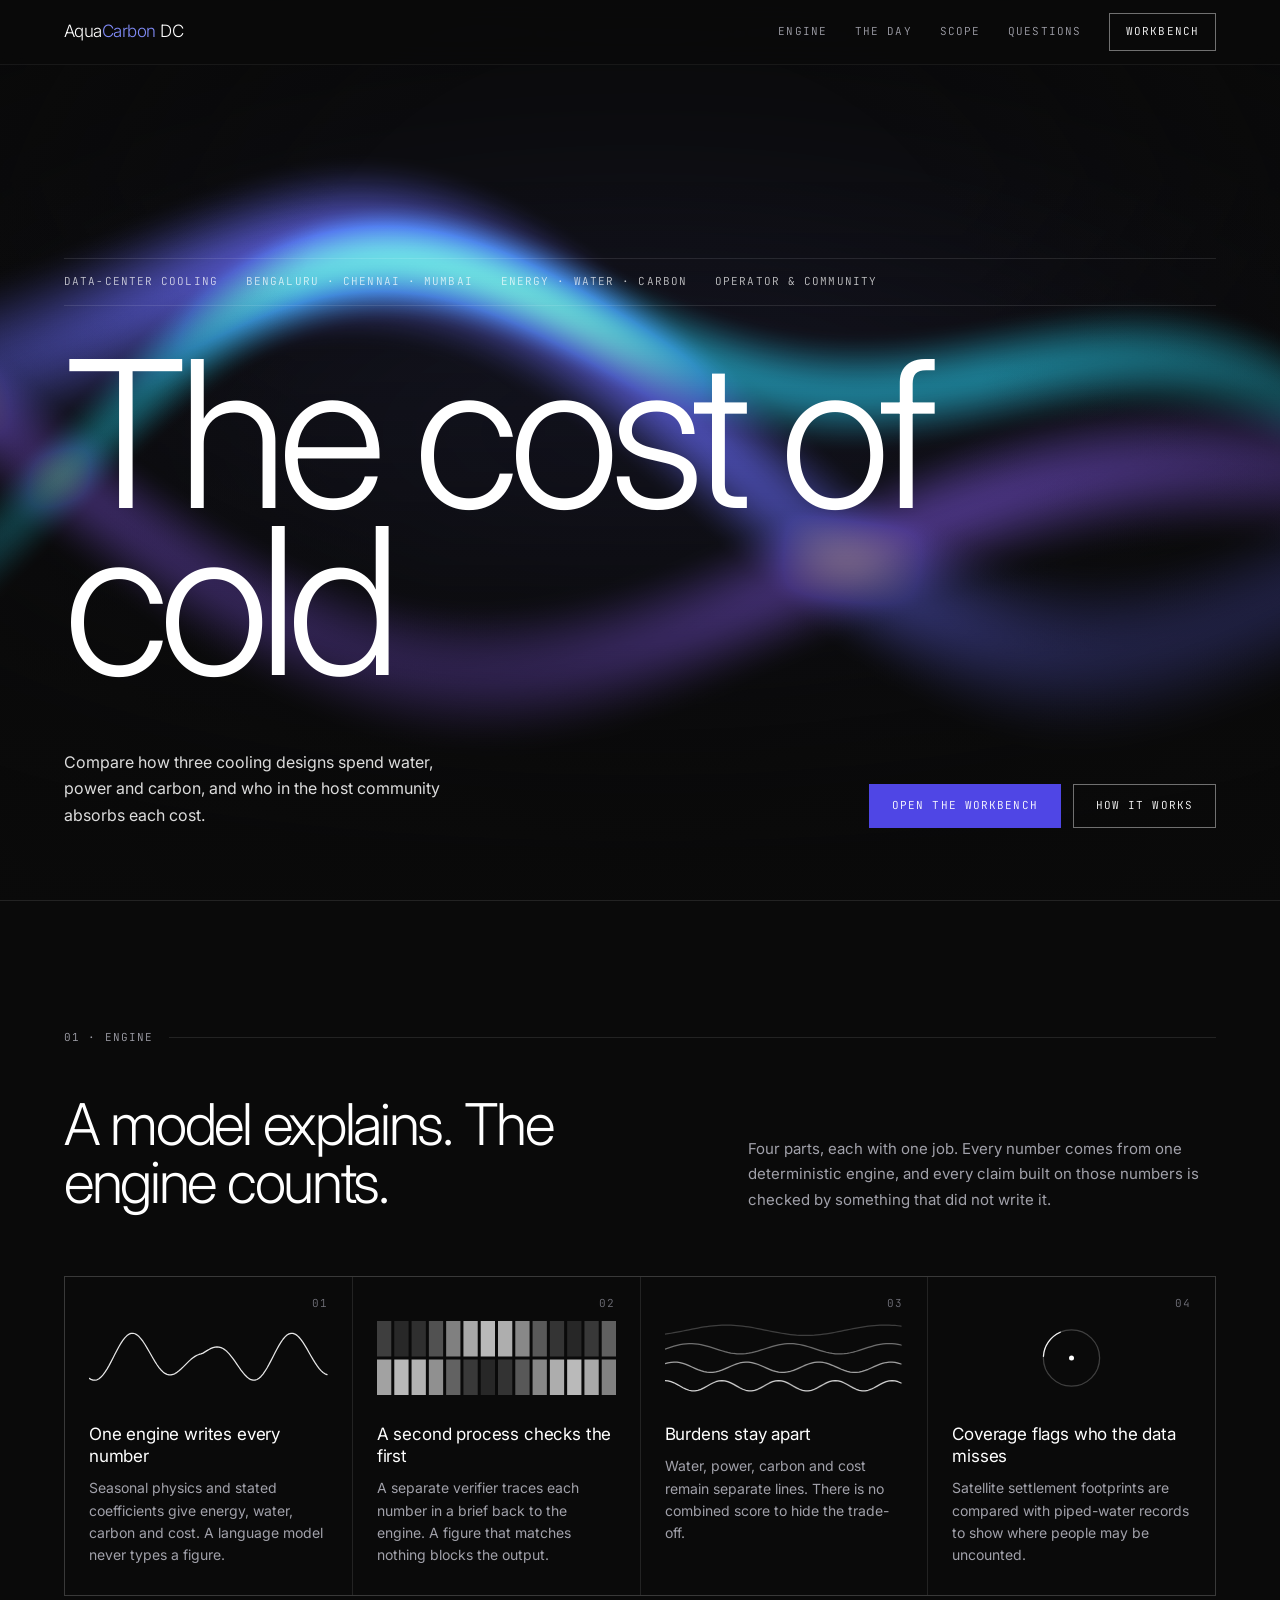
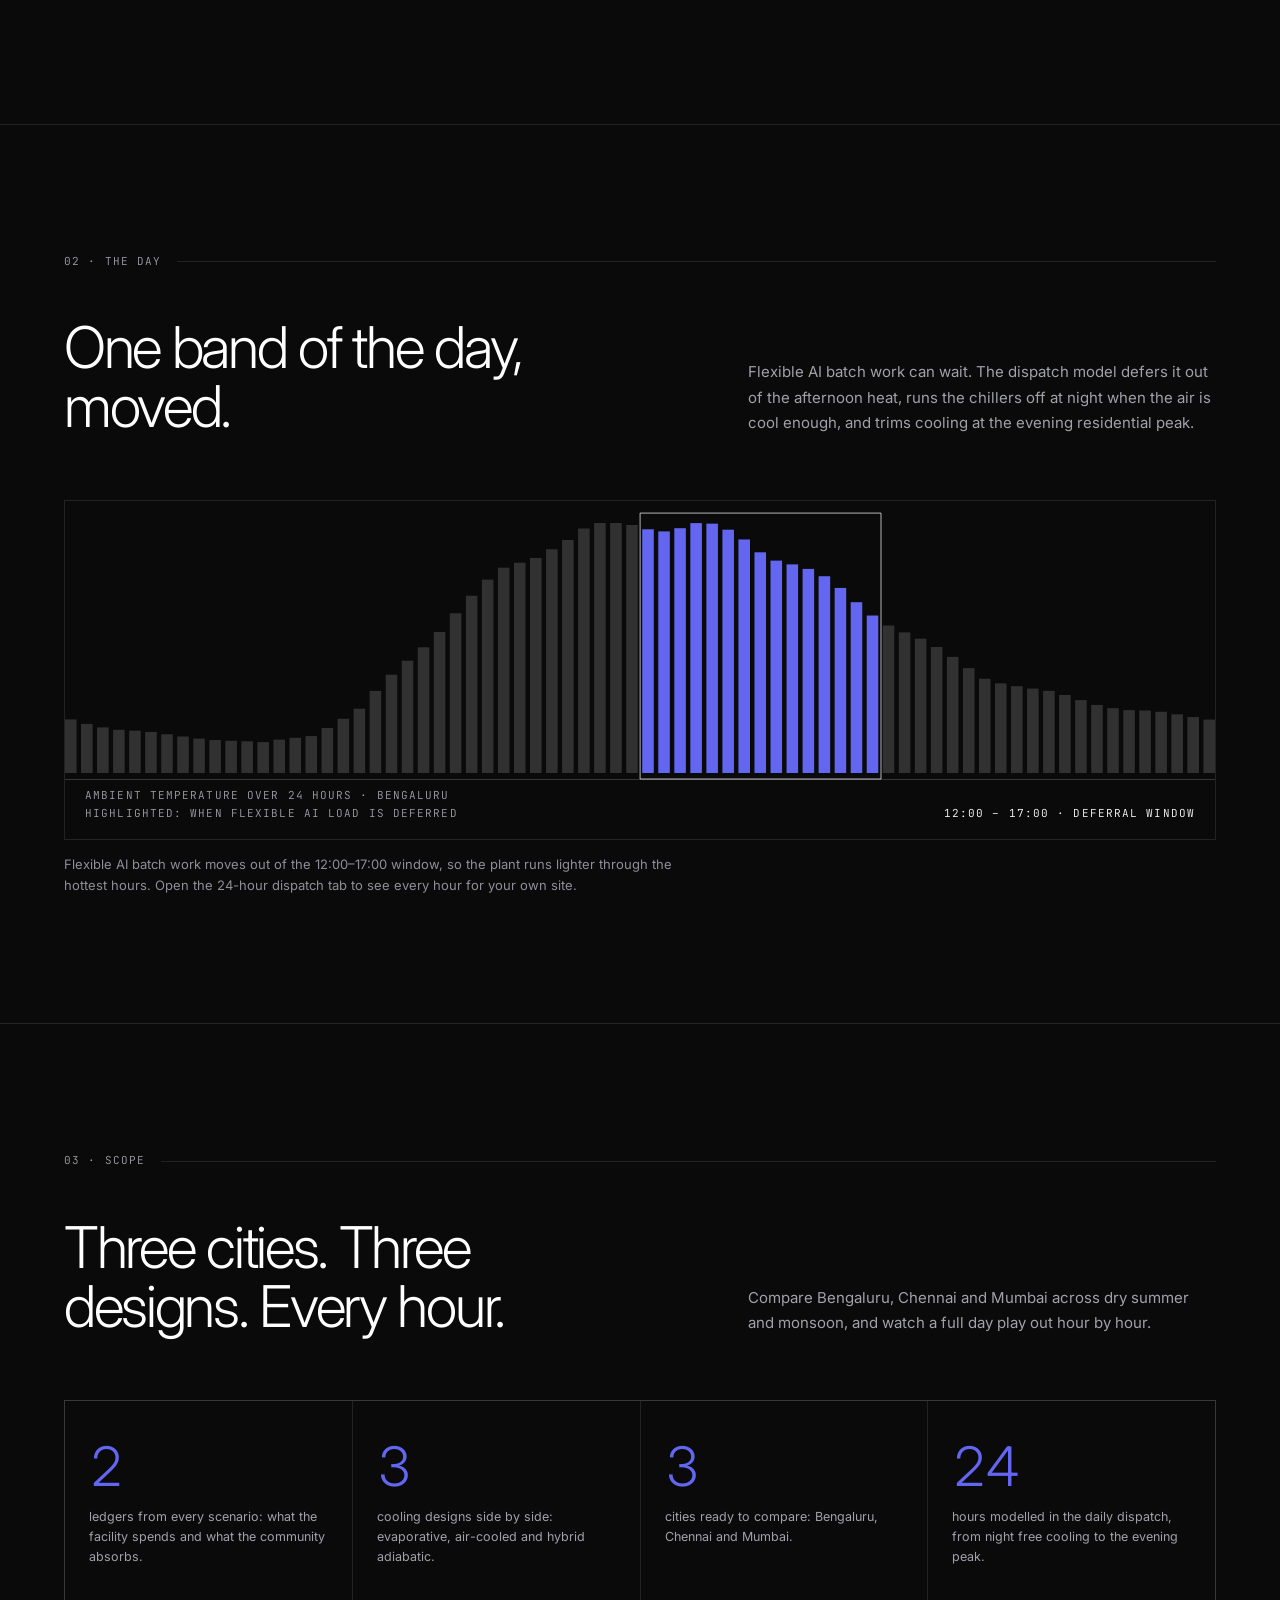
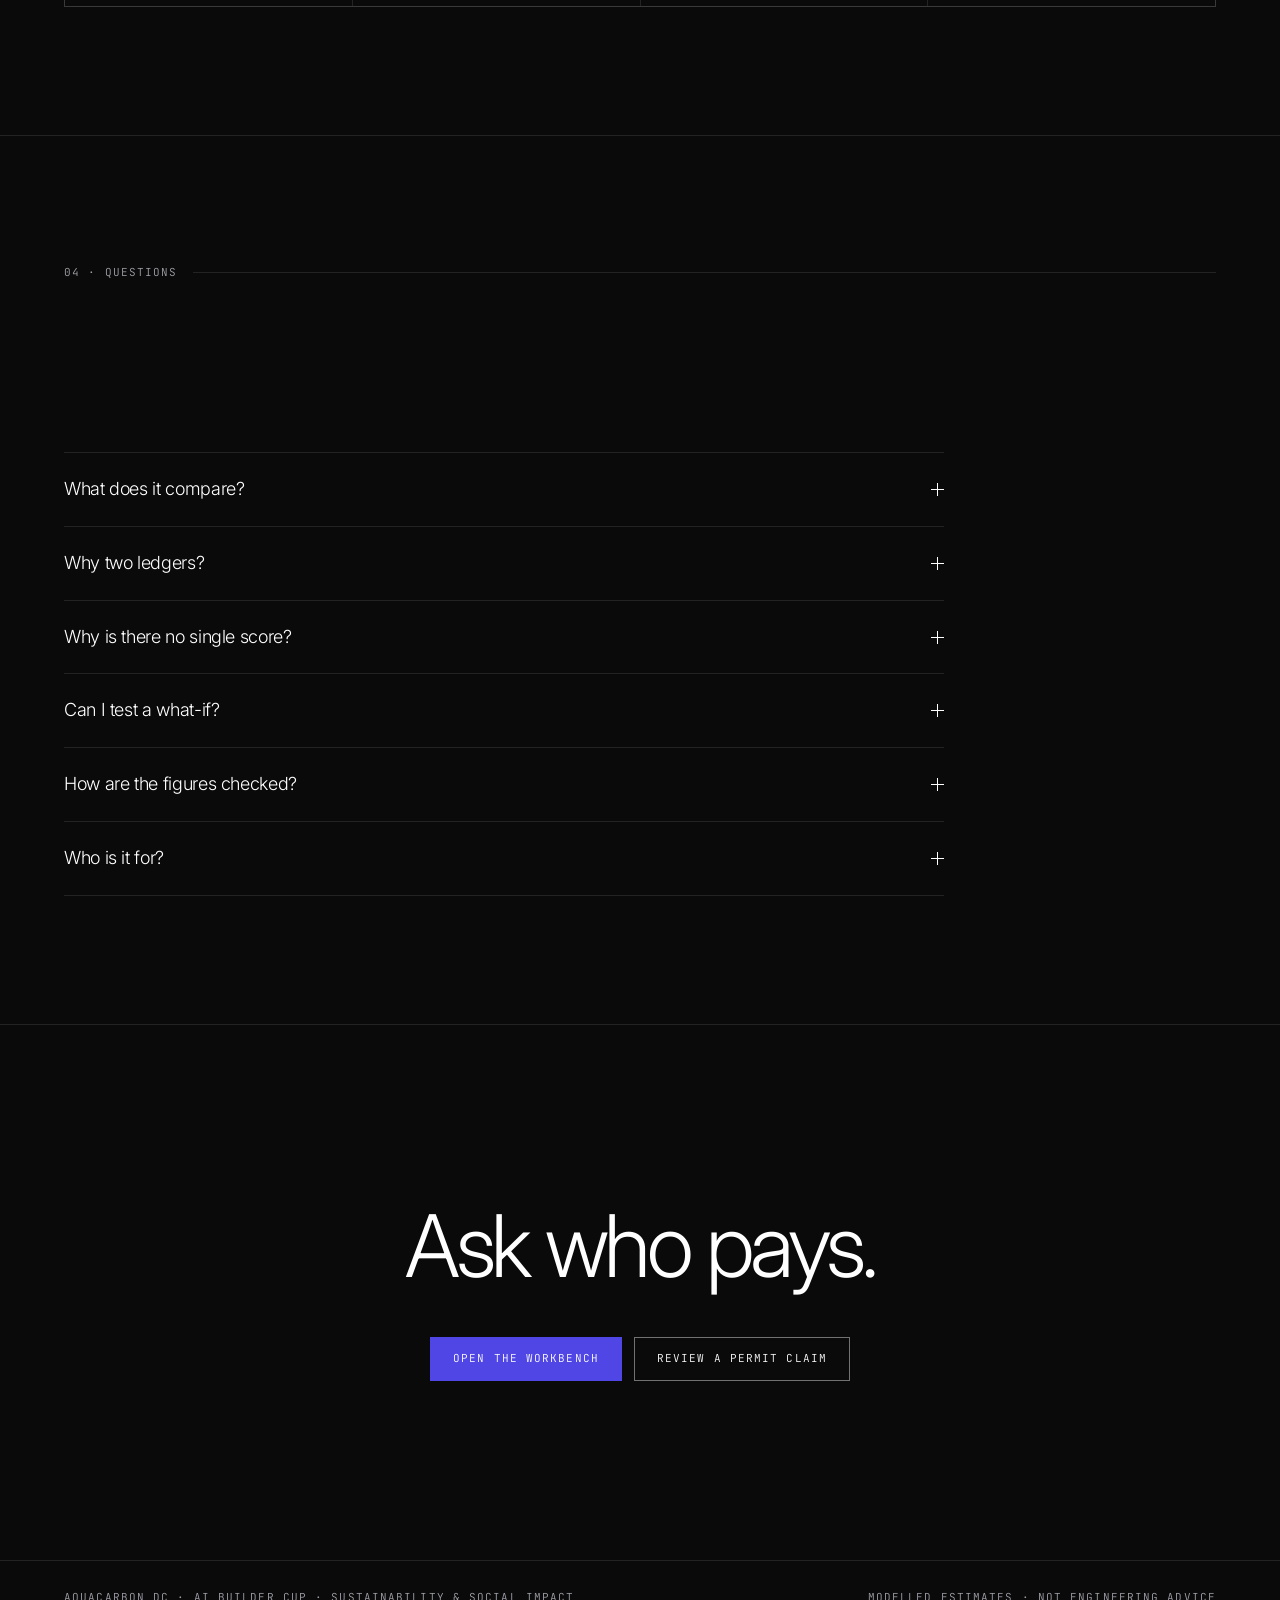
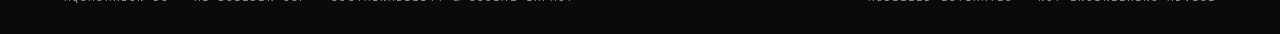
==== commit 498e4ec3: "feat(ui): finished-product landing copy; chart plots real model output - Landing page carries no sta" ====
--- a/static/index.html
+++ b/static/index.html
@@ -30,7 +30,7 @@
       <nav class="nav-links" aria-label="Page sections">
         <a href="#engine">Engine</a>
         <a href="#day">The day</a>
-        <a href="#numbers">Numbers</a>
+        <a href="#scope">Scope</a>
         <a href="#faq">Questions</a>
         <a class="btn" href="/app">Workbench</a>
       </nav>
@@ -45,8 +45,8 @@
         <div class="meta-row">
           <span>Data-center cooling</span>
           <span>Bengaluru &middot; Chennai &middot; Mumbai</span>
-          <span>Modelled, not measured</span>
-          <span>Illustrative inputs</span>
+          <span>Energy &middot; Water &middot; Carbon</span>
+          <span>Operator &amp; community</span>
         </div>
         <h1 class="headline" id="headline" aria-label="The cost of cold">The cost of cold</h1>
         <div class="hero-foot">
@@ -105,27 +105,27 @@
           <p class="lede">Flexible AI batch work can wait. The dispatch model defers it out of the afternoon heat, runs the chillers off at night when the air is cool enough, and trims cooling at the evening residential peak.</p>
         </div>
         <div class="field rv" id="field">
-          <canvas id="spectrum" role="img" aria-label="Illustrative 24-hour cooling load profile with the 12:00 to 17:00 afternoon window highlighted"></canvas>
-          <div class="field-caption mono">Illustrative 24-hour load profile<br>Highlighted: the afternoon heat window</div>
+          <canvas id="spectrum" role="img" aria-label="Ambient temperature across 24 hours in Bengaluru, with the 12:00 to 17:00 window where flexible load is deferred highlighted"></canvas>
+          <div class="field-caption mono">Ambient temperature over 24 hours &middot; Bengaluru<br>Highlighted: when flexible AI load is deferred</div>
           <div class="field-readout mono" id="readout" aria-live="off">12:00 &ndash; 17:00 &middot; deferral window</div>
         </div>
-        <p class="field-note rv">The profile is a drawing, not model output. The workbench's 24-hour dispatch tab shows the modelled hours for your scenario.</p>
+        <p class="field-note rv">Flexible AI batch work moves out of the 12:00&ndash;17:00 window, so the plant runs lighter through the hottest hours. Open the 24-hour dispatch tab to see every hour for your own site.</p>
       </div>
     </section>
 
     <!-- 03 -->
-    <section class="band" id="numbers">
+    <section class="band" id="scope">
       <div class="wrap">
-        <div class="eyebrow rv">03 &middot; Numbers</div>
+        <div class="eyebrow rv">03 &middot; Scope</div>
         <div class="band-head rv">
-          <h2>What is built, and what is not yet proven.</h2>
-          <p class="lede">Counts come from the repository's own checks. The last figure matters most: no regional input has been traced to an official file yet, so each one is labelled illustrative.</p>
+          <h2>Three cities. Three designs. Every hour.</h2>
+          <p class="lede">Compare Bengaluru, Chennai and Mumbai across dry summer and monsoon, and watch a full day play out hour by hour.</p>
         </div>
         <div class="stats rv">
           <div class="stat"><span class="n" data-stat="ledgers"><i>2</i></span><p class="c">ledgers from every scenario: what the facility spends and what the community absorbs.</p></div>
-          <div class="stat"><span class="n" data-stat="profiles"><i>3</i></span><p class="c">cooling designs compared side by side, with no combined score.</p></div>
-          <div class="stat"><span class="n" data-stat="verifier-catch"><i>14</i>/14</span><p class="c">injected errors caught by the verifier in the eval suite: one corrupted figure at a time, plus a fabricated claim.</p></div>
-          <div class="stat"><span class="n" data-stat="verified-inputs"><i>0</i>/9</span><p class="c">regional inputs verified against official files so far. Each is labelled illustrative until it is.</p></div>
+          <div class="stat"><span class="n" data-stat="profiles"><i>3</i></span><p class="c">cooling designs side by side: evaporative, air-cooled and hybrid adiabatic.</p></div>
+          <div class="stat"><span class="n" data-stat="cities"><i>3</i></span><p class="c">cities ready to compare: Bengaluru, Chennai and Mumbai.</p></div>
+          <div class="stat"><span class="n" data-stat="hours"><i>24</i></span><p class="c">hours modelled in the daily dispatch, from night free cooling to the evening peak.</p></div>
         </div>
       </div>
     </section>
@@ -135,29 +135,33 @@
       <div class="wrap">
         <div class="eyebrow rv">04 &middot; Questions</div>
         <div class="band-head rv">
-          <h2>Straight answers.</h2>
-          <p class="lede">What the tool claims, and what it does not.</p>
+          <h2>Questions, answered.</h2>
+          <p class="lede">Before you open the workbench.</p>
         </div>
         <div class="faq rv">
           <details>
-            <summary>Are these numbers real?<span class="plus" aria-hidden="true"></span></summary>
-            <p class="a">They are modelled. The engine runs on illustrative facility inputs and on regional values that are not yet verified against official files, and every figure is labelled that way. Read results as questions to ask, not findings.</p>
+            <summary>What does it compare?<span class="plus" aria-hidden="true"></span></summary>
+            <p class="a">Three cooling designs for the same site and workload: evaporative towers, air-cooled chillers and hybrid adiabatic coolers. For each one you get energy, PUE, water, carbon and operating cost, and what the design asks of the local water supply and power grid.</p>
           </details>
           <details>
-            <summary>Does AI write the figures?<span class="plus" aria-hidden="true"></span></summary>
-            <p class="a">No. A model can draft prose and read claims out of text, but every number comes from the engine. A separate verifier recomputes the figures and withholds anything that does not match. It checks that numbers are real, not that the wording is fair.</p>
+            <summary>Why two ledgers?<span class="plus" aria-hidden="true"></span></summary>
+            <p class="a">The facility ledger is what the operator spends. The community ledger is what the shared water and power systems absorb: water headroom, groundwater stress and substation peak. The same choice moves both, and seeing them together shows who carries what.</p>
           </details>
           <details>
             <summary>Why is there no single score?<span class="plus" aria-hidden="true"></span></summary>
-            <p class="a">A combined score would hide the trade-off the tool exists to show. Water, power and carbon stay side by side, and when no design meets every limit, the planner says so and names the binding constraint.</p>
+            <p class="a">A combined score would hide the trade-off. Water, power and carbon stay side by side, and when no design meets every limit you set, the planner says so and names the limit that binds.</p>
+          </details>
+          <details>
+            <summary>Can I test a what-if?<span class="plus" aria-hidden="true"></span></summary>
+            <p class="a">Yes. Change the site, season, workload, IT load or grid carbon and every ledger recalculates. Set facility and community limits and the planner returns the designs that meet all of them.</p>
+          </details>
+          <details>
+            <summary>How are the figures checked?<span class="plus" aria-hidden="true"></span></summary>
+            <p class="a">Every number comes from one calculation engine. A separate verifier traces each figure in a brief back to that engine and withholds anything that does not match.</p>
           </details>
           <details>
             <summary>Who is it for?<span class="plus" aria-hidden="true"></span></summary>
-            <p class="a">Operators and developers choosing a cooling design, and the municipalities, utilities and community groups who want a transparent read of the same assessment.</p>
-          </details>
-          <details>
-            <summary>What does it not do?<span class="plus" aria-hidden="true"></span></summary>
-            <p class="a">It does not control equipment, certify a design or claim verified savings. Results are modelled potential impact, and any real facility needs qualified engineering review.</p>
+            <p class="a">Operators and developers choosing a cooling design, and the municipalities, utilities and community groups who want a transparent read of the same assessment. Reviewers can also check an applicant's stated figures against the modelled range.</p>
           </details>
         </div>
       </div>
@@ -177,7 +181,7 @@
   <footer class="foot">
     <div class="wrap mono">
       <span>AquaCarbon DC &middot; AI Builder Cup &middot; Sustainability &amp; Social Impact</span>
-      <span>Modelled potential impact &middot; Illustrative inputs</span>
+      <span>Modelled estimates &middot; Not engineering advice</span>
     </div>
   </footer>
 
